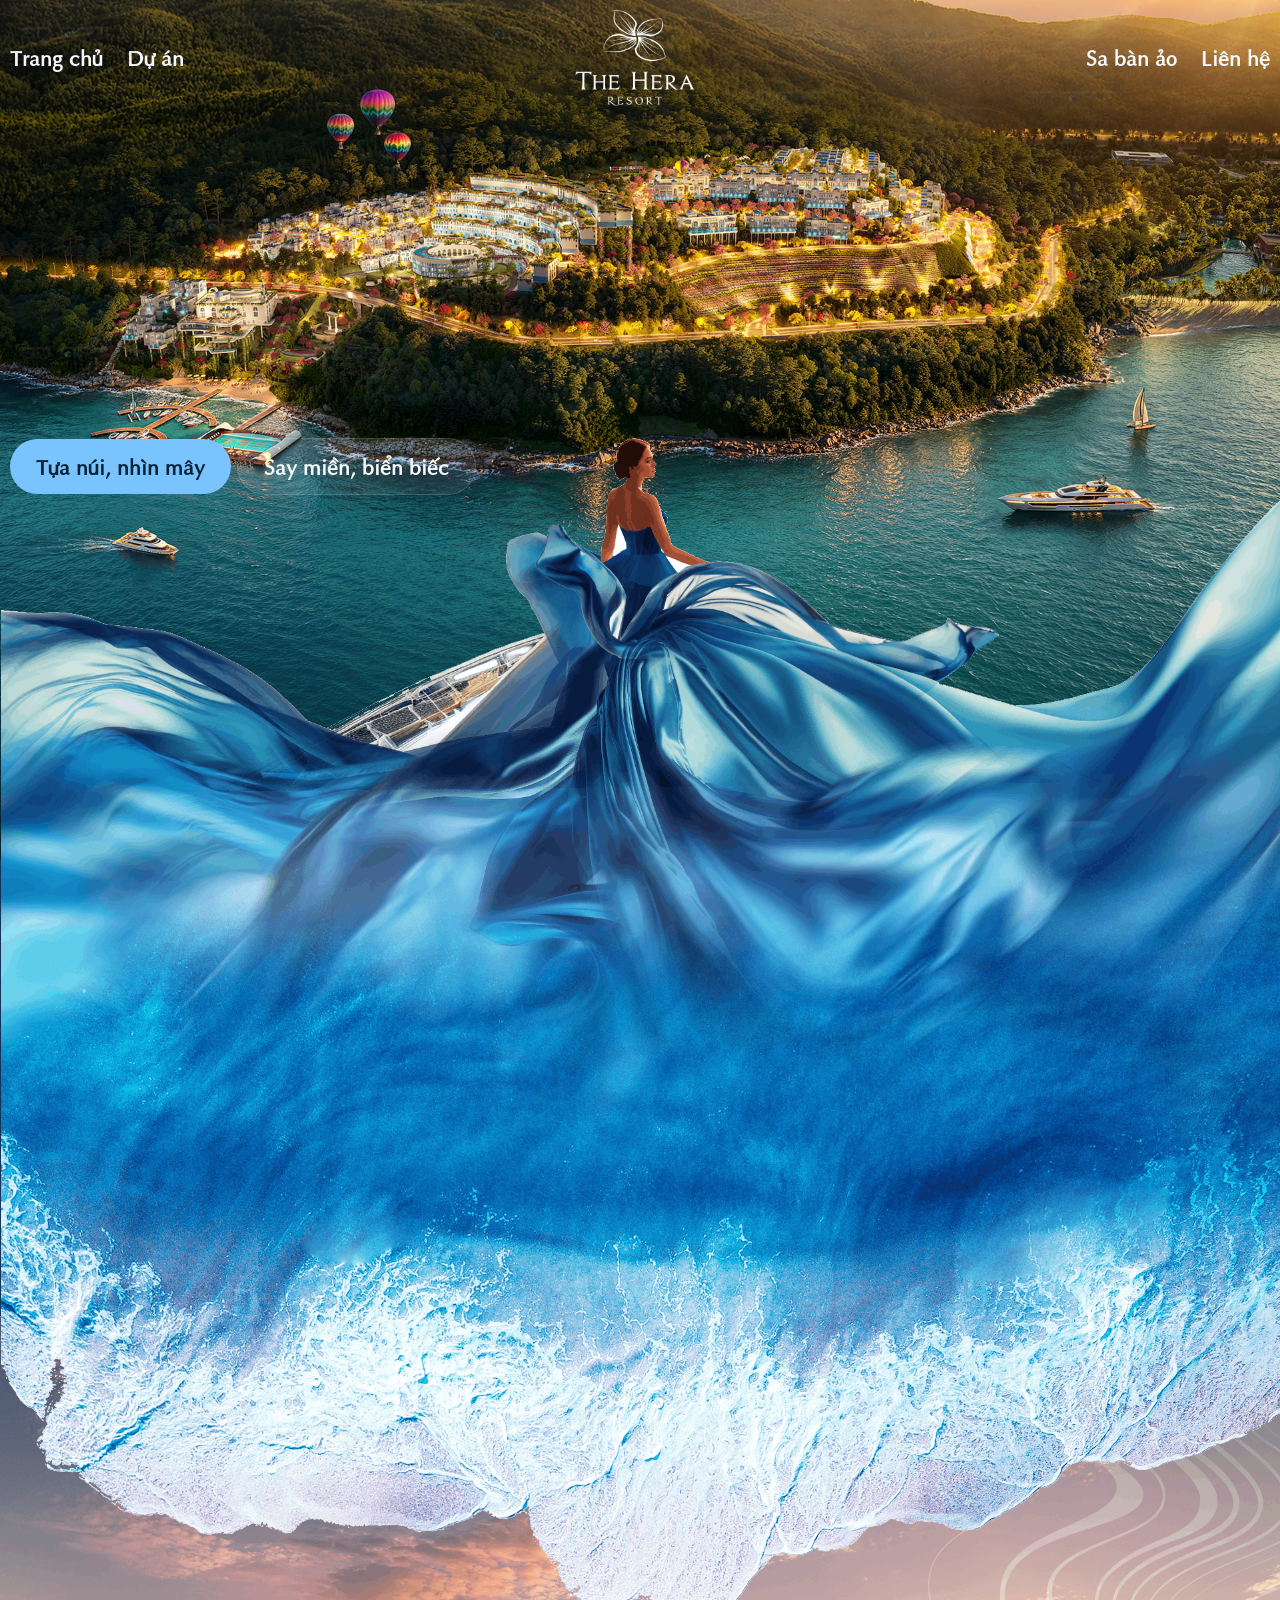
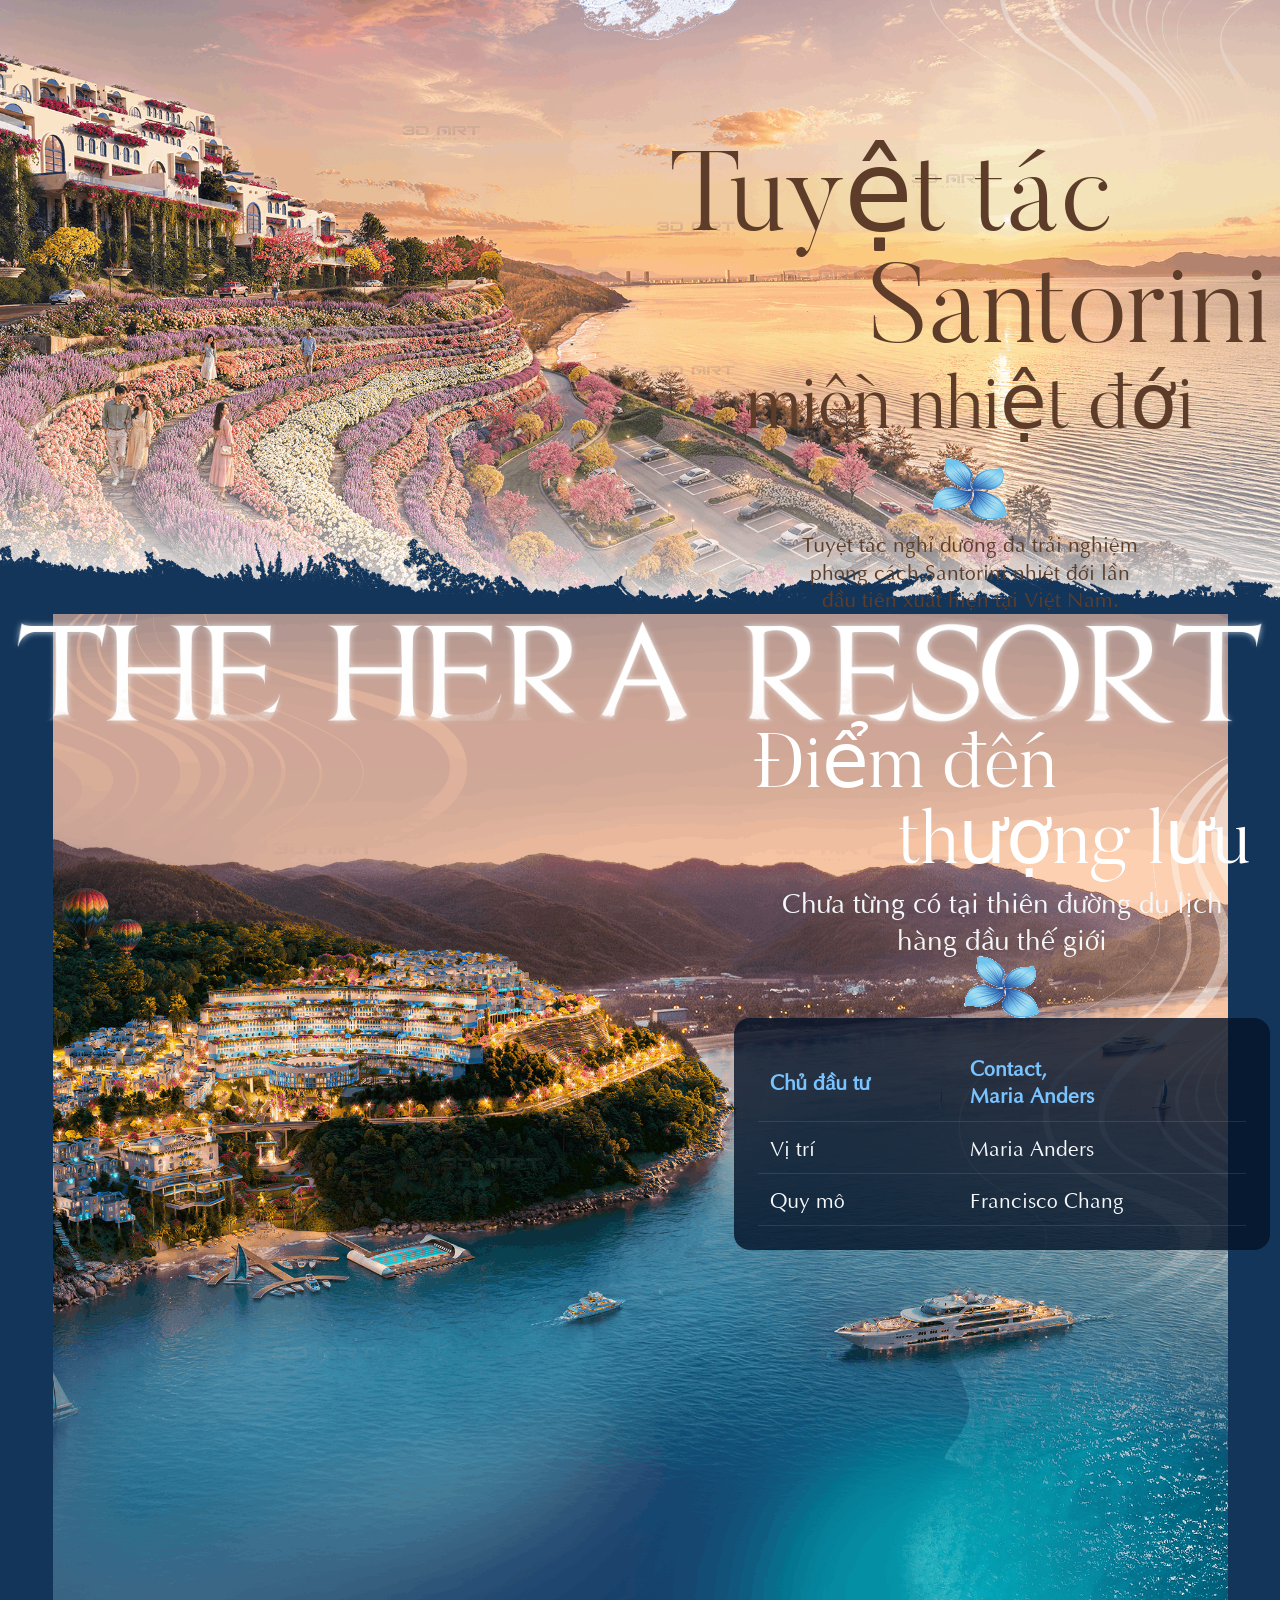
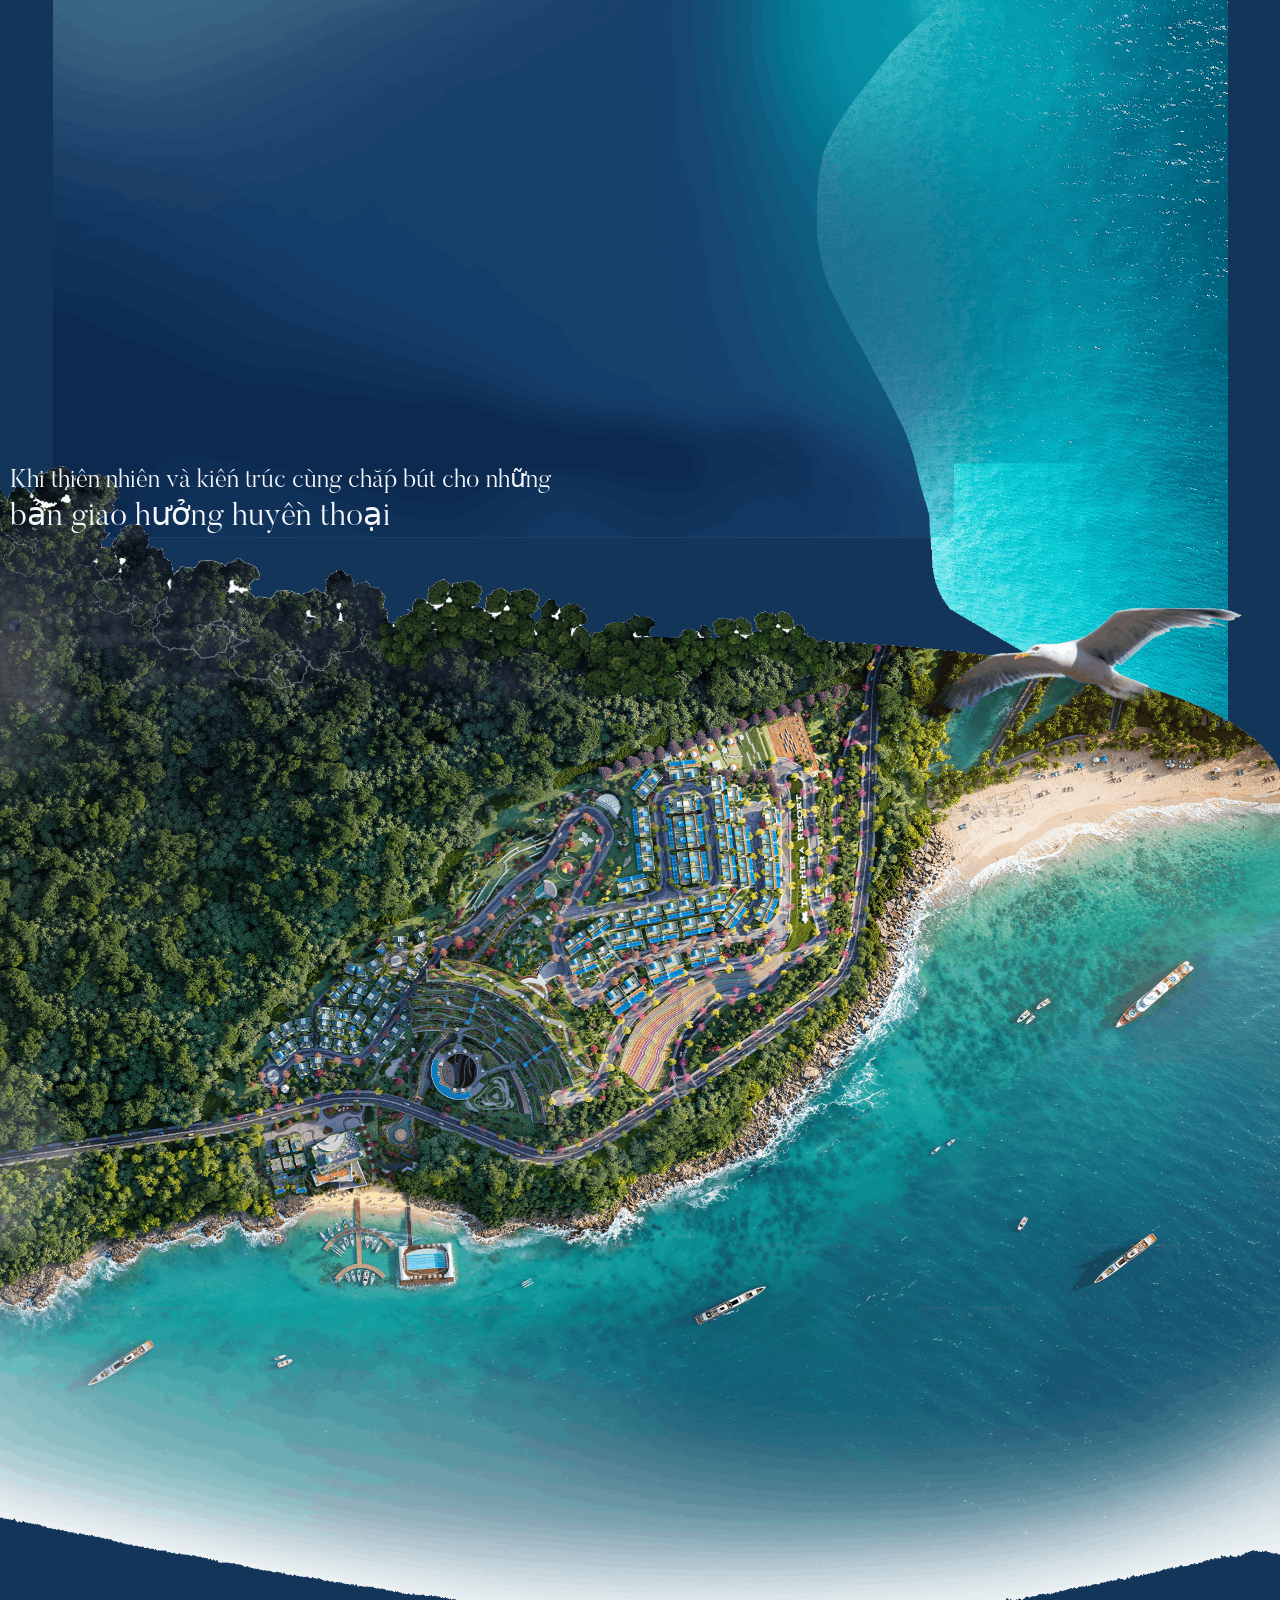
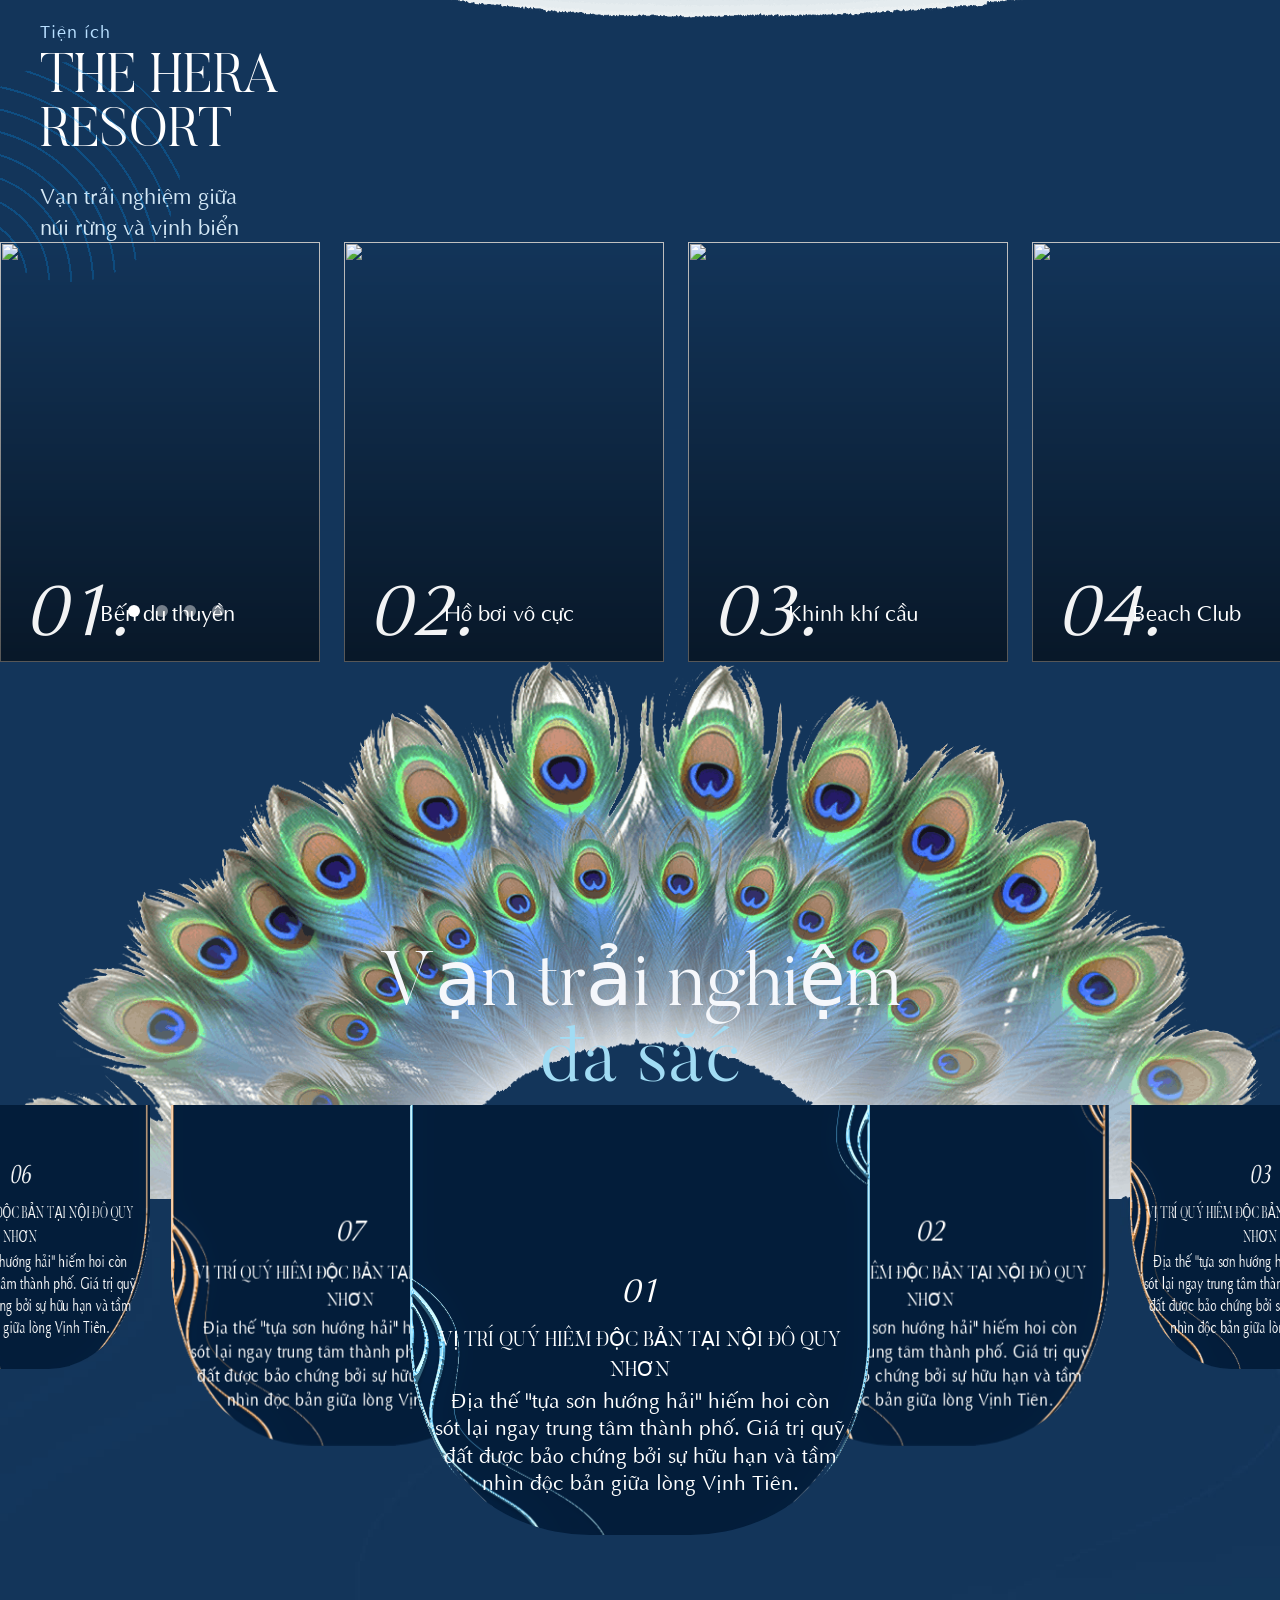
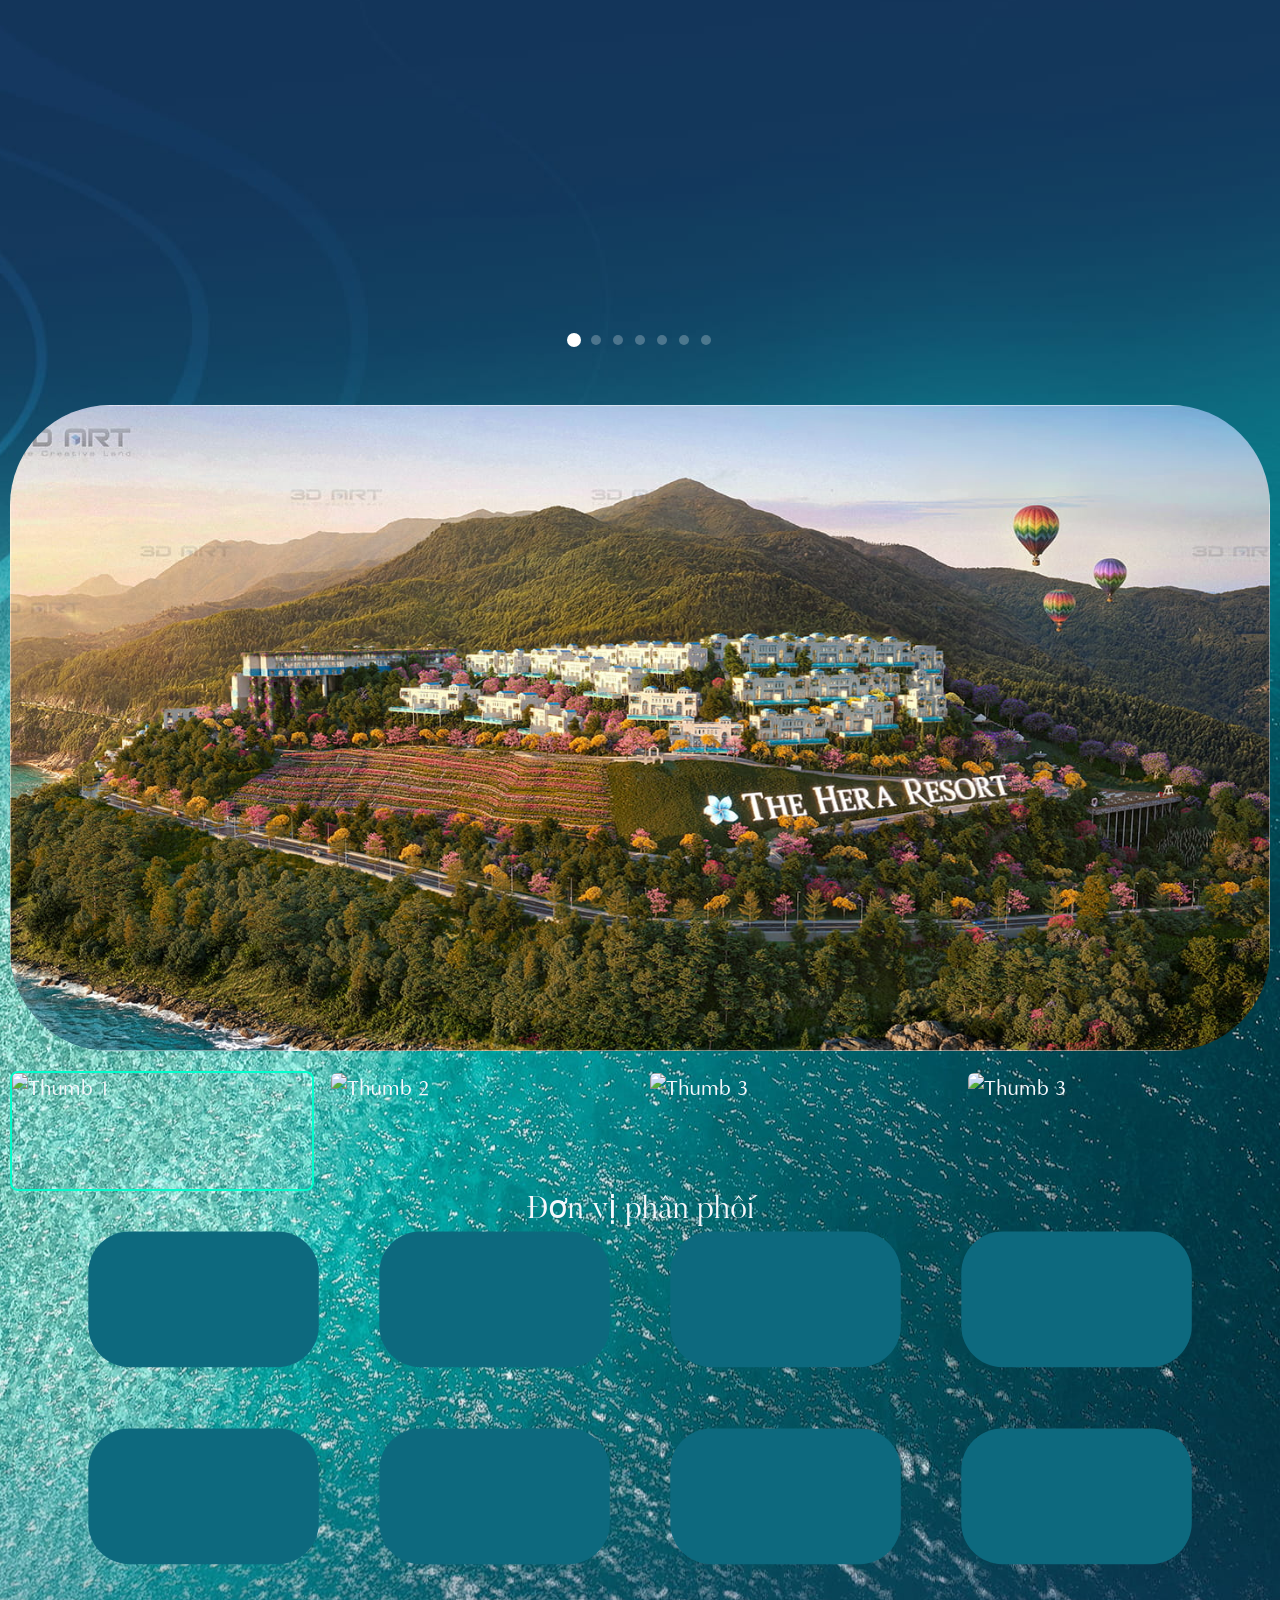
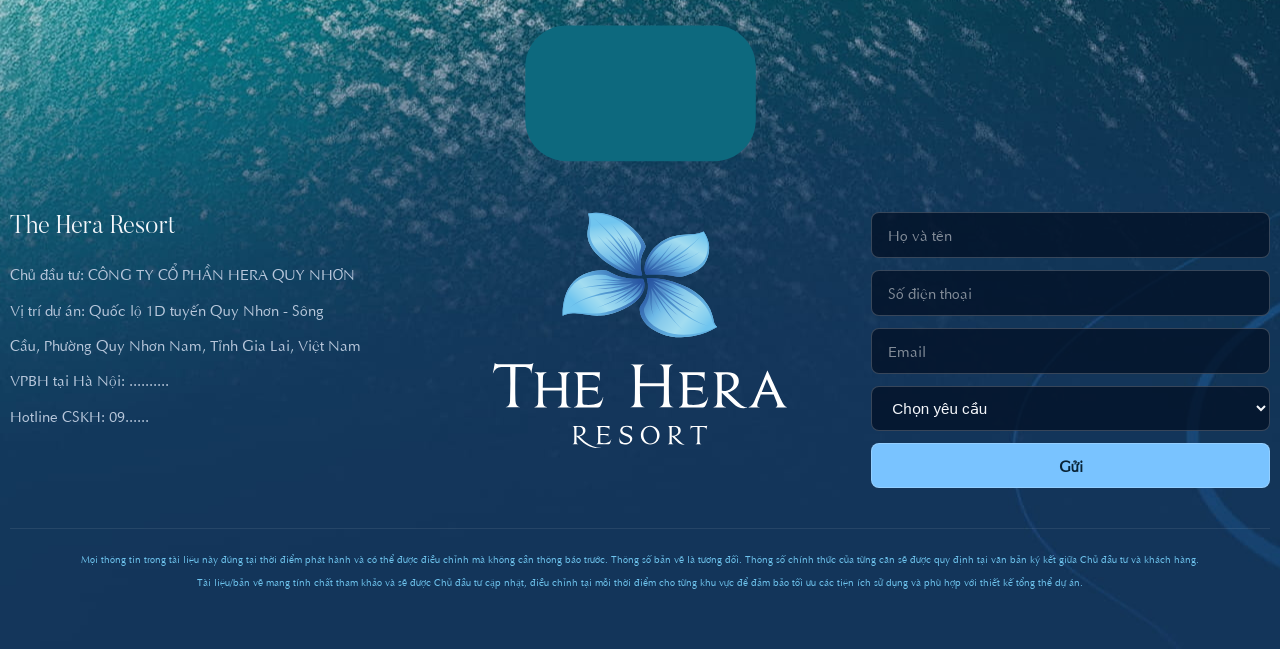
==== index.html @ b92821b4 "update" ====
<!DOCTYPE html>
<html lang="vi">

<head>
    <meta charset="UTF-8">
    <meta name="viewport" content="width=device-width, initial-scale=1.0">
    <title>The Hera Resort</title>
    <meta name="description" content="The Hera Resort - Dự án nghỉ dưỡng ven biển sang trọng tại Vịnh Tiên Quy Nhơn.">

    <link rel="stylesheet" href="https://cdn.jsdelivr.net/npm/swiper@11/swiper-bundle.min.css" />
    <link rel="stylesheet" href="css/gallery.css">
    <link rel="stylesheet" href="css/experience.css">
    <link rel="stylesheet" href="css/amenities.css">
    <link rel="stylesheet" href="css/style.css">

</head>

<body>

    <header class="header">
        <nav class="menu menu-left">
            <a href="#home">Trang chủ</a>
            <a href="#project">Dự án</a>
        </nav>

        <div class="logo">
            <img src="images/logo.png" alt="Logo The Hera">
        </div>

        <nav class="menu menu-right">
            <a href="#map">Sa bàn ảo</a>
            <a href="#contact">Liên hệ</a>
        </nav>
    </header>

    <main class="page-content">

        <section class="section section-top" style="background-image: url('images/image-bg-header.jpg');">
        </section>

        <section class="section section-1" style="background-image: url('images/image-section-1.png');">
            <div class="amenities-text">
                <div class="amenities-actions">
                    <a href="#project" class="btn btn-primary">Tựa núi, nhìn mây</a>
                    <a href="#map" class="btn btn-secondary">Say miền, biển biếc</a>
                </div>
            </div>
            <div class="say">
                <img src="images/say.png" alt="Say">
                <p>Say là khi ta để trái tim thăng hoa giữa nhịp sống Santorini rực rỡ tại The Hera Resort, lãng đãng hòa mình vào vẻ đẹp nguyên sơ của đại ngàn và biển biếc. Khi người ta say, mọi rào cản đều tan biến để nhường chỗ cho những rung cảm chân
                    thật nhất.</p>
            </div>
            <div class="say-item">
                <div class="say-item-content">
                    <h3>Say thiên nhiên</h3>
                    <p>Say cái chạm nhẹ của gió biển Quy Nhơn, say bầu không khí tinh khôi và ánh bình minh nhuộm vàng vịnh biếc vĩnh cửu.</p>
                </div>
                <div class="say-item-content">
                    <h3>Say con người</h3>
                    <p>Say nụ cười chân phương của người bản xứ, say nhịp sống dung dị và những câu chuyện nồng hậu giữa miền cát trắng.</p>
                </div>
                <div class="say-item-content">
                    <h3>Say kiệt tác</h3>
                    <p>Say sắc trắng Santorini rực rỡ nương mình vào núi đá, say nhịp sống phóng khoáng bừng sắc tại thiên đường du lịch hàng đầu thế giới.</p>
                </div>
            </div>
        </section>

        <section class="section section-2" style="background-image: url('images/image-section-2.png');">
            <div class="container">
                <div class="section-2-content">
                    <h2>Tuyệt tác</h2>
                    <h2 class="right">Santorini</h2>
                    <h3>miền nhiệt đới</h3>
                    <img src="images/icon-logo.png" alt="Icon Logo">
                    <p>Tuyệt tác nghỉ dưỡng đa trải nghiệm phong cách Santorini nhiệt đới lần đầu tiên xuất hiện tại Việt Nam.
                    </p>
                </div>

            </div>
        </section>

        <section class="section section-3" style="background-image: url('images/image-section-3.png');">
            <div class="name-du-an">
                <img src="images/ten-du-an.png" alt="Tên dự án">
            </div>
            <div class="destination">
                <h2>Điểm đến</h2>
                <h2 class="right">thượng lưu</h2>
                <p>Chưa từng có tại thiên đường du lịch hàng đầu thế giới</p>
                <div class="img-center">
                    <img src="images/icon-logo.png" alt="Icon Logo">
                </div>
                <div class="box-destination">
                    <table>
                        <tr>
                            <th>Chủ đầu tư</th>
                            <th>Contact,<br>Maria Anders</th>
                        </tr>
                        <tr>
                            <td>Vị trí</td>
                            <td>Maria Anders</td>
                        </tr>
                        <tr>
                            <td>Quy mô</td>
                            <td>Francisco Chang</td>
                        </tr>
                    </table>
                </div>
            </div>
            <div class="city">
                <h3>Tọa độ độc bản</h3>
                <h2>giữa núi rừng nguyên sơ</h2>
                <h2>Vịnh Tiên Quy Nhơn</h2>
                <p>Quy Nhơn - thành phố biển quyến rũ với bãi cát trắng mịn, nước biển trong xanh và những hòn đảo hoang sơ. Nơi đây là điểm đến lý tưởng cho những ai yêu thích sự yên bình, thiên nhiên tươi đẹp và văn hóa đặc sắc.</p>
                <div class="slide-city">
                    <div class="slide-city-item">

                    </div>
                </div>
            </div>
            <div class="image-map">
                <img src="images/map.png" alt="Bản đồ">
            </div>
        </section>

        <section class="section section-4" style="background-image: url('images/image-section-4.png');">
            <h3>Khi thiên nhiên và kiến trúc cùng chắp bút cho những</h3>
            <h2>bản giao hưởng huyền thoại</h2>
        </section>

        <section class="section section-5" style="background-image: url('images/image-section-5.png');">

            <div class="amenities-content">

                <div class="container">
                    <div class="amenities-info">
                        <div class="amenities-sub">Tiện ích</div>
                        <h1 class="amenities-title">
                            THE HERA<br> RESORT
                        </h1>
                        <div class="amenities-desc">
                            Vạn trải nghiệm giữa<br> núi rừng và vịnh biển
                        </div>
                    </div>
                </div>

                <div class="swiper luxurySwiper">

                    <div class="swiper-wrapper">

                        <div class="swiper-slide">
                            <div class="card">
                                <img src="https://images.unsplash.com/photo-1567899378494-47b22a2ae96a?q=80&w=1200&auto=format&fit=crop" alt="">
                                <div class="card-number">01.</div>
                                <div class="card-title">Bến du thuyền</div>
                            </div>
                        </div>

                        <div class="swiper-slide">
                            <div class="card">
                                <img src="https://images.unsplash.com/photo-1506744038136-46273834b3fb?q=80&w=1200&auto=format&fit=crop" alt="">
                                <div class="card-number">02.</div>
                                <div class="card-title">Hồ bơi vô cực</div>
                            </div>
                        </div>

                        <div class="swiper-slide">
                            <div class="card">
                                <img src="https://images.unsplash.com/photo-1519125323398-675f0ddb6308?q=80&w=1200&auto=format&fit=crop" alt="">
                                <div class="card-number">03.</div>
                                <div class="card-title">Khinh khí cầu</div>
                            </div>
                        </div>

                        <div class="swiper-slide">
                            <div class="card">
                                <img src="https://images.unsplash.com/photo-1500530855697-b586d89ba3ee?q=80&w=1200&auto=format&fit=crop" alt="">
                                <div class="card-number">04.</div>
                                <div class="card-title">Beach Club</div>
                            </div>
                        </div>

                    </div>

                </div>

            </div>

            <!-- Pagination -->
            <div class="swiper-pagination"></div>

        </section>

        <section class="section section-6" style="background-image: url('images/image-section-6.png');">
            <div class="arc-header">
                <div class="arc-header-img">
                    <img src="images/duoi-cong-1.png" alt="">
                </div>
                <div class="arc-header-text">
                    <h2>Vạn trải nghiệm <br><span>đa sắc</span></h2>
                    <p>Bền đa tầng lợi nhuận</p>
                </div>
            </div>
            <div class="arc-slider">

                <div class="slider-wrap">

                    <div class="slide-item">
                        <img src="https://images.unsplash.com/photo-1506744038136-46273834b3fb?q=80&w=1200&auto=format&fit=crop">
                        <div class="content">
                            <span class="num">01</span>
                            <h3>VỊ TRÍ QUÝ HIẾM ĐỘC BẢN TẠI NỘI ĐÔ QUY NHƠN</h3>
                            <p>Địa thế "tựa sơn hướng hải" hiếm hoi còn sót lại ngay trung tâm thành phố. Giá trị quỹ đất được bảo chứng bởi sự hữu hạn và tầm nhìn độc bản giữa lòng Vịnh Tiên.</p>
                        </div>
                    </div>

                    <div class="slide-item">
                        <img src="https://images.unsplash.com/photo-1507525428034-b723cf961d3e?q=80&w=1200&auto=format&fit=crop">
                        <div class="content">
                            <span class="num">02</span>
                            <h3>VỊ TRÍ QUÝ HIẾM ĐỘC BẢN TẠI NỘI ĐÔ QUY NHƠN</h3>
                            <p>Địa thế "tựa sơn hướng hải" hiếm hoi còn sót lại ngay trung tâm thành phố. Giá trị quỹ đất được bảo chứng bởi sự hữu hạn và tầm nhìn độc bản giữa lòng Vịnh Tiên.</p>
                        </div>
                    </div>

                    <div class="slide-item">
                        <img src="https://images.unsplash.com/photo-1500530855697-b586d89ba3ee?q=80&w=1200&auto=format&fit=crop">
                        <div class="content">
                            <span class="num">03</span>
                            <h3>VỊ TRÍ QUÝ HIẾM ĐỘC BẢN TẠI NỘI ĐÔ QUY NHƠN</h3>
                            <p>Địa thế "tựa sơn hướng hải" hiếm hoi còn sót lại ngay trung tâm thành phố. Giá trị quỹ đất được bảo chứng bởi sự hữu hạn và tầm nhìn độc bản giữa lòng Vịnh Tiên.</p>
                        </div>
                    </div>

                    <div class="slide-item">
                        <img src="https://images.unsplash.com/photo-1518509562904-e7ef99cdcc86?q=80&w=1200&auto=format&fit=crop">
                        <div class="content">
                            <span class="num">04</span>
                            <h3>VỊ TRÍ QUÝ HIẾM ĐỘC BẢN TẠI NỘI ĐÔ QUY NHƠN</h3>
                            <p>Địa thế "tựa sơn hướng hải" hiếm hoi còn sót lại ngay trung tâm thành phố. Giá trị quỹ đất được bảo chứng bởi sự hữu hạn và tầm nhìn độc bản giữa lòng Vịnh Tiên.</p>
                        </div>
                    </div>

                    <div class="slide-item">
                        <img src="https://images.unsplash.com/photo-1493246507139-91e8fad9978e?q=80&w=1200&auto=format&fit=crop">
                        <div class="content">
                            <span class="num">05</span>
                            <h3>VỊ TRÍ QUÝ HIẾM ĐỘC BẢN TẠI NỘI ĐÔ QUY NHƠN</h3>
                            <p>Địa thế "tựa sơn hướng hải" hiếm hoi còn sót lại ngay trung tâm thành phố. Giá trị quỹ đất được bảo chứng bởi sự hữu hạn và tầm nhìn độc bản giữa lòng Vịnh Tiên.</p>
                        </div>
                    </div>

                    <div class="slide-item">
                        <img src="https://images.unsplash.com/photo-1470770841072-f978cf4d019e?q=80&w=1200&auto=format&fit=crop">
                        <div class="content">
                            <span class="num">06</span>
                            <h3>VỊ TRÍ QUÝ HIẾM ĐỘC BẢN TẠI NỘI ĐÔ QUY NHƠN</h3>
                            <p>Địa thế "tựa sơn hướng hải" hiếm hoi còn sót lại ngay trung tâm thành phố. Giá trị quỹ đất được bảo chứng bởi sự hữu hạn và tầm nhìn độc bản giữa lòng Vịnh Tiên.</p>
                        </div>
                    </div>

                    <div class="slide-item">
                        <img src="https://images.unsplash.com/photo-1500534314209-a25ddb2bd429?q=80&w=1200&auto=format&fit=crop">
                        <div class="content">
                            <span class="num">07</span>
                            <h3>VỊ TRÍ QUÝ HIẾM ĐỘC BẢN TẠI NỘI ĐÔ QUY NHƠN</h3>
                            <p>Địa thế "tựa sơn hướng hải" hiếm hoi còn sót lại ngay trung tâm thành phố. Giá trị quỹ đất được bảo chứng bởi sự hữu hạn và tầm nhìn độc bản giữa lòng Vịnh Tiên.</p>
                        </div>
                    </div>

                </div>

                <div class="pagination"></div>

            </div>

        </section>

        <section class="section section-album">
            <div class="container">
                <div class="gallery-container">
                    <div class="main-display">
                        <img id="main-img" class="active" src="images/anh-slide-1.jpg" alt="Main">
                        <video id="main-video" controls src=""></video>
                    </div>

                    <div class="thumbnails-grid">

                        <div class="thumb-item active" data-type="image" data-src="images/anh-slide-1.jpg">
                            <img class="thumb-preview" src="https://picsum.photos/id/10/300/200" alt="Thumb 1">
                            <div class="sub-gallery-popup">
                                <img class="sub-thumb" data-type="image" data-src="images/anh-slide-1.jpg" src="https://picsum.photos/id/10/100/100">
                                <img class="sub-thumb" data-type="image" data-src="https://picsum.photos/id/11/1000/600" src="https://picsum.photos/id/11/100/100">
                                <img class="sub-thumb" data-type="image" data-src="https://picsum.photos/id/12/1000/600" src="https://picsum.photos/id/12/100/100">
                                <img class="sub-thumb" data-type="image" data-src="https://picsum.photos/id/13/1000/600" src="https://picsum.photos/id/13/100/100">
                            </div>
                        </div>

                        <div class="thumb-item" data-type="video" data-src="https://www.w3schools.com/html/mov_bbb.mp4">
                            <img class="thumb-preview" src="https://picsum.photos/id/28/300/200" alt="Thumb 2">
                            <div class="sub-gallery-popup">
                                <video class="sub-thumb" data-type="video" data-src="https://www.w3schools.com/html/mov_bbb.mp4" src="https://www.w3schools.com/html/mov_bbb.mp4"></video>
                                <img class="sub-thumb" data-type="image" data-src="https://picsum.photos/id/15/1000/600" src="https://picsum.photos/id/15/100/100">
                                <img class="sub-thumb" data-type="image" data-src="https://picsum.photos/id/16/1000/600" src="https://picsum.photos/id/16/100/100">
                                <img class="sub-thumb" data-type="image" data-src="https://picsum.photos/id/17/1000/600" src="https://picsum.photos/id/17/100/100">
                            </div>
                        </div>

                        <div class="thumb-item" data-type="image" data-src="https://picsum.photos/id/29/1000/600">
                            <img class="thumb-preview" src="https://picsum.photos/id/29/300/200" alt="Thumb 3">
                            <div class="sub-gallery-popup">
                                <img class="sub-thumb" data-type="image" data-src="https://picsum.photos/id/18/1000/600" src="https://picsum.photos/id/18/100/100">
                                <img class="sub-thumb" data-type="image" data-src="https://picsum.photos/id/19/1000/600" src="https://picsum.photos/id/19/100/100">
                                <img class="sub-thumb" data-type="image" data-src="https://picsum.photos/id/20/1000/600" src="https://picsum.photos/id/20/100/100">
                                <img class="sub-thumb" data-type="image" data-src="https://picsum.photos/id/21/1000/600" src="https://picsum.photos/id/21/100/100">
                            </div>
                        </div>

                        <div class="thumb-item" data-type="image" data-src="https://picsum.photos/id/29/1000/600">
                            <img class="thumb-preview" src="https://picsum.photos/id/29/300/200" alt="Thumb 3">
                            <div class="sub-gallery-popup">
                                <img class="sub-thumb" data-type="image" data-src="https://picsum.photos/id/18/1000/600" src="https://picsum.photos/id/18/100/100">
                                <img class="sub-thumb" data-type="image" data-src="https://picsum.photos/id/19/1000/600" src="https://picsum.photos/id/19/100/100">
                                <img class="sub-thumb" data-type="image" data-src="https://picsum.photos/id/20/1000/600" src="https://picsum.photos/id/20/100/100">
                                <img class="sub-thumb" data-type="image" data-src="https://picsum.photos/id/21/1000/600" src="https://picsum.photos/id/21/100/100">
                            </div>
                        </div>

                    </div>
                </div>
            </div>
        </section>

        <section class="section section-partners">
            <div class="container">
                <h2>Đơn vị phân phối</h2>
                <div class="partners-row">
                    <img src="images/dv-1.png" alt="Đối tác 1">
                    <img src="images/dv-1.png" alt="Đối tác 2">
                    <img src="images/dv-1.png" alt="Đối tác 3">
                    <img src="images/dv-1.png" alt="Đối tác 4">
                    <img src="images/dv-1.png" alt="Đối tác 4">
                    <img src="images/dv-1.png" alt="Đối tác 4">
                    <img src="images/dv-1.png" alt="Đối tác 4">
                    <img src="images/dv-1.png" alt="Đối tác 4">
                    <img src="images/dv-1.png" alt="Đối tác 4">
                </div>
            </div>
        </section>



    </main>

    <footer class="footer" id="contact">
        <div class="container">
            <div class="footer-top">
                <div class="footer-column">
                    <h3>The Hera Resort</h3>
                    <p>Chủ đầu tư: CÔNG TY CỔ PHẦN HERA QUY NHƠN</p>
                    <p>Vị trí dự án: Quốc lộ 1D tuyến Quy Nhơn - Sông</p>
                    <p>Cầu, Phường Quy Nhơn Nam, Tỉnh Gia Lai, Việt Nam</p>
                    <p>VPBH tại Hà Nội: ..........</p>
                    <p>Hotline CSKH: 09...... </p>
                </div>
                <div class="footer-column footer-logo">
                    <img src="images/logo-footer.png" alt="Logo Footer">
                </div>
                <div class="footer-column footer-contact">
                    <form action="">
                        <input type="text" placeholder="Họ và tên" required>
                        <input type="tel" placeholder="Số điện thoại" required>
                        <input type="email" placeholder="Email" required>
                        <select>
                            <option value="" disabled selected>Chọn yêu cầu</option>
                            <option value="info">Thông tin dự án</option>
                            <option value="booking">Đặt chỗ</option>
                            <option value="support">Hỗ trợ</option>
                        </select>
                        <button type="submit">Gửi</button>
                    </form>
                </div>
            </div>
            <div class="footer-bottom">
                <p>Mọi thông tin trong tài liệu này đúng tại thời điểm phát hành và có thể được điều chỉnh mà không cần thông báo trước. Thông số bản vẽ là tương đối. Thông số chính thức của từng căn sẽ được quy định tại văn bản ký kết giữa Chủ đầu tư và
                    khách hàng.
                </p>
                <p>Tài liệu/bản vẽ mang tính chất tham khảo và sẽ được Chủ đầu tư cập nhật, điều chỉnh tại mỗi thời điểm cho từng khu vực để đảm bảo tối ưu các tiện ích sử dụng và phù hợp với thiết kế tổng thể dự án.</p>
            </div>
        </div>

    </footer>
    <script src="https://cdn.jsdelivr.net/npm/swiper@11/swiper-bundle.min.js"></script>
    <script src="js/gallery.js"></script>

    <script src="js/custom.js"></script>
</body>

</html>
---- css/gallery.css ----
.gallery-container {}


/* --- KHUNG ẢNH LỚN --- */

.main-display {
    position: relative;
    width: 100%;
    height: auto;
    border-radius: 100px;
    overflow: hidden;
    margin-bottom: 20px;
}

.main-display img,
.main-display video {
    width: 100%;
    height: 100%;
    object-fit: cover;
    display: none;
}

.main-display img.active,
.main-display video.active {
    display: block;
}


/* --- HÀNG THUMBNAIL PHÍA DƯỚI --- */

.thumbnails-grid {
    display: grid;
    grid-template-columns: repeat(4, 1fr);
    gap: 15px;
}

.thumb-item {
    position: relative;
    height: 120px;
    border-radius: 8px;
    cursor: pointer;
    border: 2px solid transparent;
    transition: all 0.3s ease;
}

.thumb-item.active {
    border-color: #00ffcc;
}

.thumb-preview {
    width: 100%;
    height: 100%;
    object-fit: cover;
    border-radius: 6px;
}


/* --- POPUP ẢNH CON KHI HOVER --- */

.sub-gallery-popup {
    position: absolute;
    bottom: 130px;
    left: 50%;
    transform: translateX(-50%) translateY(10px);
    background: rgba(3, 29, 36, 0.95);
    border: 1px solid rgba(255, 255, 255, 0.2);
    padding: 8px;
    border-radius: 8px;
    display: grid;
    grid-template-columns: repeat(4, 60px);
    gap: 6px;
    opacity: 0;
    visibility: hidden;
    transition: all 0.3s ease;
    box-shadow: 0 10px 25px rgba(0, 0, 0, 0.5);
    z-index: 10;
}


/* Tạo mũi tên chĩa xuống cho popup */

.sub-gallery-popup::after {
    content: '';
    position: absolute;
    bottom: -6px;
    left: 50%;
    transform: translateX(-50%);
    border-width: 6px 6px 0;
    border-style: solid;
    border-color: rgba(3, 29, 36, 0.95) transparent;
    display: block;
    width: 0;
}


/* Hiển thị popup khi hover vào thumb-item */

.thumb-item:hover .sub-gallery-popup {
    opacity: 1;
    visibility: visible;
    transform: translateX(-50%) translateY(0);
}

.sub-thumb {
    width: 60px;
    height: 45px;
    object-fit: cover;
    border-radius: 4px;
    border: 1px solid transparent;
    transition: 0.2s;
}

.sub-thumb:hover {
    border-color: #00ffcc;
    transform: scale(1.05);
}
---- css/experience.css ----
.arc-header {
    text-align: center;
}

.arc-header-text h2 {
    font-size: 76px;
    font-weight: normal;
    line-height: 1;
}

.arc-header-text h2 span {
    color: #a1dcf4;
}

.arc-header-text p {
    font-size: 42px;
}

.arc-header-img {
    text-align: center;
    margin-bottom: -250px;
}

.arc-slider {
    position: relative;
    width: 100%;
    height: 100vh;
    overflow: hidden;
    padding-top: 100px;
    margin-top: -50px;
}


/* =========================
WAVE
========================= */

@keyframes waveMove {
    from {
        transform: translateX(0);
    }
    to {
        transform: translateX(-500px);
    }
}


/* =========================
SLIDER
========================= */

.slider-wrap {
    position: relative;
}


/* =========================
ITEM
========================= */

.slide-item {
    position: absolute;
    width: 460px;
    height: 700px;
    left: 50%;
    top: 50%;
    margin-left: -230px;
    border-radius: 180px;
    overflow: hidden;
    cursor: pointer;
    transform-style: preserve-3d;
    transition: transform 1.2s cubic-bezier(.22, .61, .36, 1), opacity 1s ease, filter 1s ease;
    opacity: 0;
}


/* =========================
IMAGE
========================= */

.slide-item img {
    width: 100%;
    height: 100%;
    object-fit: cover;
    transition: 1.2s ease;
    display: none;
}

.slide-item:hover img {
    transform: scale(1.08);
}


/* =========================
CONTENT
========================= */

.content {
    position: absolute;
    left: 25px;
    right: 25px;
    bottom: 40px;
    z-index: 10;
    text-align: center;
    color: #fff;
}

.num {
    display: block;
    font-size: 34px;
    margin-bottom: 16px;
    font-style: italic;
}

.content h3 {
    font-size: 20px;
    line-height: 1.5;
    text-transform: uppercase;
    font-weight: 500;
}


/* =========================
POSITIONS DESKTOP
========================= */


/* FAR LEFT */


/* chỉ hiện ~2/3 */

.pos--2 {
    transform: translate3d(-1040px, -100px, -450px) rotateY(0) scale(.9);
    opacity: 1;
    z-index: 1;
    background-image: url(../images/slide-cong-min-1.png);
    background-size: cover;
    background-position: top center;
}


/* LEFT */

.pos--1 {
    transform: translate3d(-540px, -50px, -380px) rotateY(0) scale(.9);
    opacity: 1;
    z-index: 3;
    background-image: url(../images/slide-cong-min-1.png);
    background-size: cover;
    background-position: top center;
}


/* ACTIVE */

.pos-0 {
    transform: translate3d(0, 0, 0) rotateY(0deg) scale(1);
    opacity: 1;
    z-index: 20;
    background-image: url(../images/slide-cong-1.png);
    background-size: cover;
    background-position: top center;
}


/* RIGHT */

.pos-1 {
    transform: translate3d(540px, -50px, -380px) rotateY(0) scale(.9);
    opacity: 1;
    z-index: 3;
    background-image: url(../images/slide-cong-min-1.png);
    background-size: cover;
    background-position: top center;
}


/* chỉ hiện ~2/3 */

.pos-2 {
    transform: translate3d(1040px, -100px, -450px) rotateY(0) scale(.9);
    opacity: 1;
    z-index: 1;
    background-image: url(../images/slide-cong-min-1.png);
    background-size: cover;
    background-position: top center;
}


/* =========================
HIDDEN
========================= */

.hidden {
    opacity: 0 !important;
    pointer-events: none;
    transform: translate3d(0, 0, -1000px) scale(.4);
}


/* =========================
PAGINATION
========================= */

.pagination {
    position: absolute;
    left: 50%;
    bottom: 60px;
    transform: translateX(-50%);
    display: flex;
    gap: 12px;
    z-index: 100;
}

.dot {
    width: 10px;
    height: 10px;
    border-radius: 50%;
    background: rgba(255, 255, 255, .25);
    cursor: pointer;
    transition: .4s;
}

.dot.active {
    background: #fff;
    transform: scale(1.4);
}


/* ====================================
LAPTOP
==================================== */

@media(max-width:1400px) {
    .slide-item {
        width: 460px;
        height: 660px;
        margin-left: -230px;
        margin-top: -330px;
    }
    .pos--2 {
        transform: translate3d(-620px, -100px, -450px) rotateY(45deg) scale(.8);
    }
    .pos--1 {
        transform: translate3d(-290px, -50px, -180px) rotateY(28deg) scale(.88);
    }
    .pos-1 {
        transform: translate3d(290px, -50px, -180px) rotateY(-28deg) scale(.88);
    }
    .pos-2 {
        transform: translate3d(620px, -100px, -450px) rotateY(-45deg) scale(.8);
    }
}


/* ====================================
TABLET
==================================== */

@media(max-width:991px) {
    .slider-wrap {
        top: 54%;
    }
    .slide-item {
        width: 320px;
        height: 500px;
        margin-left: -160px;
        margin-top: -250px;
    }
    /* chỉ hiện 1/3 */
    .pos--2 {
        transform: translate3d(-320px, -90px, -450px) rotateY(45deg) scale(.75);
        opacity: .08;
    }
    .pos--1 {
        transform: translate3d(-180px, -50px, -180px) rotateY(26deg) scale(.82);
        opacity: .45;
    }
    .pos-0 {
        transform: translate3d(0, 0, 0) rotateY(0deg) scale(1);
    }
    .pos-1 {
        transform: translate3d(180px, -50px, -180px) rotateY(-26deg) scale(.82);
        opacity: .45;
    }
    .pos-2 {
        transform: translate3d(320px, -90px, -450px) rotateY(-45deg) scale(.75);
        opacity: .08;
    }
}


/* ====================================
MOBILE
==================================== */

@media(max-width:767px) {
    .slider-wrap {
        top: 53%;
    }
    .slide-item {
        width: 240px;
        height: 380px;
        margin-left: -120px;
        margin-top: -190px;
        border-radius: 120px;
    }
    .content h3 {
        font-size: 16px;
    }
    .num {
        font-size: 24px;
    }
    /* chỉ hiện khoảng 1/3 */
    .pos--2 {
        transform: translate3d(-220px, -70px, -450px) rotateY(45deg) scale(.68);
        opacity: .05;
    }
    .pos--1 {
        transform: translate3d(-120px, -35px, -180px) rotateY(24deg) scale(.78);
        opacity: .35;
    }
    .pos-0 {
        transform: translate3d(0, 0, 0) rotateY(0deg) scale(1);
    }
    .pos-1 {
        transform: translate3d(120px, -35px, -180px) rotateY(-24deg) scale(.78);
        opacity: .35;
    }
    .pos-2 {
        transform: translate3d(220px, -70px, -450px) rotateY(-45deg) scale(.68);
        opacity: .05;
    }
    .pagination {
        bottom: 30px;
    }
}
---- css/amenities.css ----
/* LEFT TEXT */
.amenities-info {
    width: 420px;
    min-width: 420px;
    position: relative;
    padding-left: 40px;
}

.amenities-info::before {
    content: '';
    position: absolute;
    left: -40px;
    bottom: -40px;
    width: 220px;
    height: 220px;
    background:
        repeating-radial-gradient(circle at left bottom,
            rgba(0, 155, 255, 0.35) 0px,
            rgba(0, 155, 255, 0.35) 2px,
            transparent 2px,
            transparent 22px);
    opacity: .7;
    border-radius: 50%;
}

.amenities-sub {
    color: #b8dfff;
    font-size: 18px;
    margin-bottom: 10px;
    letter-spacing: 1px;
}

.amenities-title {
    color: #fff;
    font-size: 54px;
    line-height: 1;
    margin-bottom: 20px;
    font-weight: 300;
}

.amenities-desc {
    color: #d4e8f6;
    font-size: 22px;
    line-height: 1.4;
    font-weight: 300;
}

/* SWIPER */
.swiper {
    width: 100%;
    overflow: visible;
}

.swiper-slide {
    width: 320px !important;
}

.card {
    position: relative;
    overflow: hidden;
    height: 420px;
    cursor: pointer;
}

.card img {
    width: 100%;
    height: 100%;
    object-fit: cover;
    transition: 1.2s ease;
}

.card:hover img {
    transform: scale(1.08);
}

.card::after {
    content: '';
    position: absolute;
    inset: 0;
    background: linear-gradient(180deg,
            rgba(0, 0, 0, 0),
            rgba(0, 0, 0, 0.55));
}

.card-number {
    position: absolute;
    left: 25px;
    bottom: 10px;
    z-index: 2;
    color: #fff;
    font-size: 74px;
    font-style: italic;
    font-weight: 300;
    opacity: .95;
}

.card-title {
    position: absolute;
    left: 100px;
    bottom: 35px;
    z-index: 2;
    color: #fff;
    font-size: 22px;
}

/* PAGINATION */
.swiper-pagination {
    position: absolute;
    left: 120px !important;
    bottom: 40px !important;
    text-align: left;
}

.swiper-pagination-bullet {
    width: 12px;
    height: 12px;
    background: #ffffff70;
    opacity: 1;
    margin: 0 8px !important;
}

.swiper-pagination-bullet-active {
    background: #fff;
}

@media(max-width:991px) {

    .amenities-content {
        flex-direction: column;
        align-items: flex-start;
        padding: 30px;
    }

    .amenities-info {
        width: 100%;
        min-width: auto;
    }

    .amenities-title {
        font-size: 42px;
    }

    .swiper-slide {
        width: 260px !important;
    }

    .card {
        height: 320px;
    }
}
---- css/style.css ----
@font-face {
    font-family: 'SVN-Aptima';
    src: url('../fonts/SVN-Aptima.eot');
    src: url('../fonts/SVN-Aptima.eot?#iefix') format('embedded-opentype'), url('../fonts/SVN-Aptima.woff2') format('woff2'), url('../fonts/SVN-Aptima.woff') format('woff'), url('../fonts/SVN-Aptima.ttf') format('truetype'), url('../fonts/SVN-Aptima.svg#SVN-Aptima') format('svg');
    font-weight: normal;
    font-style: normal;
    font-display: swap;
}

@font-face {
    font-family: 'Butler';
    src: url('../fonts/Butler-Free-Rmn.eot');
    src: url('../fonts/Butler-Free-Rmn.eot?#iefix') format('embedded-opentype'), url('../fonts/Butler-Free-Rmn.woff2') format('woff2'), url('../fonts/Butler-Free-Rmn.woff') format('woff'), url('../fonts/Butler-Free-Rmn.ttf') format('truetype'), url('../fonts/Butler-Free-Rmn.svg#Butler-Free-Rmn') format('svg');
    font-weight: normal;
    font-style: normal;
    font-display: swap;
}


/* RESET */

* {
    margin: 0;
    padding: 0;
    box-sizing: border-box;
}

:root {
    --bg: #031023;
    --text: #f5f7fb;
    --text-soft: #b8c7db;
    --accent: #79c3ff;
    --accent-2: #f8c56e;
    --surface: rgba(4, 19, 42, 0.85);
}

body {
    background: url('../images/bg-site.jpg') no-repeat center bottom;
    color: var(--text);
    font-family: 'SVN-Aptima';
    line-height: 1.3;
    font-size: 21px;
}

img {
    max-width: 100%;
    display: block;
}

a {
    color: inherit;
}

h1,
h2,
h3,
h4,
h5 {
    font-family: 'Butler';
    font-weight: normal;
}

button,
input,
textarea {
    font: inherit;
}

html {
    scroll-behavior: smooth;
}

.container {
    max-width: 1400px;
    margin: 0 auto;
}

.img-center {
    display: flex;
    justify-content: center;
}

.header {
    position: fixed;
    top: 0;
    left: 0;
    right: 0;
    margin: 0 auto;
    max-width: 1400px;
    z-index: 20;
    display: flex;
    justify-content: space-between;
    align-items: center;
    padding: 10px 10px;
    background: transparent;
}

.menu {
    display: flex;
    gap: 24px;
}

.menu a {
    color: var(--text);
    text-decoration: none;
    font-weight: 600;
    transition: color 0.2s ease;
}

.menu a:hover {
    color: var(--accent);
}

.logo img {
    width: 120px;
}

.page-content {
    overflow: hidden;
}

.section {
    background-size: contain;
    background-position: center;
}

.section-1,
.section-2,
.section-3,
.section-4,
.section-5 {
    background-size: contain;
    background-position: center;
    background-repeat: no-repeat;
}

.section-1,
.section-2,
.section-3,
.section-4,
.section-5,
.section-album,
.section-partners {
    padding: 0 10px;
}

.section-1 {
    aspect-ratio: 1920/1804;
    margin-top: -33%;
    position: relative;
    z-index: 2;
}

.section-2 {
    aspect-ratio: 1920/1360;
    margin-top: -26%;
}

.section-3 {
    aspect-ratio: 1920/2639;
}

.section-4 {
    aspect-ratio: 1920/1729;
    margin-top: -24%;
}

.section-5 {
    padding: 0;
}

.section-top {
    position: relative;
    background-size: contain;
    background-repeat: no-repeat;
    padding: 0 10px;
}

.section-top {
    aspect-ratio: 1920/1290;
}

.say-overlay {
    position: absolute;
    top: 30%;
    left: 10%;
    font-size: clamp(4rem, 9vw, 8rem);
    color: rgba(255, 255, 255, 0.12);
    letter-spacing: 0.4em;
    text-transform: uppercase;
    opacity: 0;
    transform: translateY(30px);
    transition: opacity 1.2s ease, transform 1.2s ease;
    pointer-events: none;
    z-index: 0;
}

.say-overlay.visible {
    opacity: 1;
    transform: translateY(0);
}

.eyebrow,
.section-label {
    display: inline-block;
    color: var(--accent);
    text-transform: uppercase;
    letter-spacing: 0.2em;
    font-size: 0.82rem;
    margin-bottom: 18px;
}

.hero-text h1 {
    font-size: clamp(3rem, 4vw, 5.4rem);
    line-height: 1.02;
    margin-bottom: 24px;
}

.hero-text p {
    max-width: 520px;
    color: var(--text-soft);
    font-size: 1.1rem;
    margin-bottom: 32px;
}

.hero-actions {
    display: flex;
    gap: 16px;
    flex-wrap: wrap;
}

.btn {
    display: inline-flex;
    align-items: center;
    justify-content: center;
    padding: 14px 26px;
    border-radius: 999px;
    text-decoration: none;
    font-weight: 700;
    transition: transform 0.2s ease, background-color 0.2s ease;
}

.btn:hover {
    transform: translateY(-2px);
}

.btn-primary {
    background: var(--accent);
    color: #082336;
}

.btn-secondary {
    background: rgba(255, 255, 255, 0.08);
    border: 1px solid rgba(255, 255, 255, 0.15);
}

.section {
    position: relative;
}

.section-2-content {
    max-width: 600px;
    text-align: center;
    margin-left: auto;
    padding-top: 35%;
}

.section-2-content h2 {
    font-size: 112px;
    font-weight: 300;
    margin-bottom: 0px;
    color: #5d3d29;
    line-height: 1;
    text-align: left;
}

.section-2-content h2.right {
    text-align: right;
    color: #5d3d29;
}

.section-2-content h3 {
    color: #5d3d29;
    font-size: 76px;
    font-weight: 300;
    line-height: 1;
}

.section-2-content img {
    max-width: 100px;
    margin: 10px auto;
}

.section-2-content p {
    max-width: 350px;
    color: #5d3e2a;
    text-align: center;
    margin: 0 auto;
}

.image-map {
    display: none;
}

.slide-city {
    display: grid;
    grid-template-columns: repeat(3, 1fr);
    gap: 16px;
    margin-top: 32px;
}

.slide-city-item {
    aspect-ratio: 1/1;
    background: rgba(3, 18, 39, 0.6);
    border-radius: 12px;
}

.say {
    opacity: 0;
    transform: translateY(24px);
    transition: opacity 0.9s ease, transform 0.9s ease;
}

.say.visible {
    opacity: 1;
    transform: none;
}

.say img {
    max-width: 200px;
    margin-bottom: 16px;
}

.say-item {
    opacity: 0;
    transform: translateY(24px);
    transition: opacity 0.9s ease, transform 0.9s ease;
    display: grid;
    grid-template-columns: repeat(3, 1fr);
    gap: 24px;
}

.say-item.visible {
    opacity: 1;
    transform: none;
}

.say-item-content {
    text-align: center;
    padding: 0 24px;
}

.say-item-content h3 {
    margin-bottom: 12px;
    font-size: 1.1rem;
}

.name-du-an {
    display: flex;
    justify-content: center;
}

.destination {
    max-width: 536px;
    margin-left: auto;
    text-align: center;
}

.destination h2 {
    font-size: 76px;
    color: #fff;
    text-align: left;
    padding: 0 20px;
    line-height: 1;
}

.destination h2.right {
    text-align: right;
}

.destination p {
    font-size: 28px;
    text-align: center;
    padding: 0 20px;
}

.box-destination {
    background: rgba(3, 18, 39, 0.8);
    border-radius: 16px;
    padding: 24px;
    overflow-x: auto;
}

.box-destination table {
    width: 100%;
    border-collapse: collapse;
}

.box-destination th,
.box-destination td {
    padding: 12px;
    text-align: left;
    border-bottom: 1px solid rgba(255, 255, 255, 0.1);
}

.box-destination th {
    color: var(--accent);
    font-weight: 700;
}

.city {
    opacity: 0;
    transform: translateY(24px);
    transition: opacity 0.9s ease, transform 0.9s ease;
}

.city.visible {
    opacity: 1;
    transform: none;
}

.city h2 {
    font-size: 2.2rem;
    margin: 12px 0;
}

.city h3 {
    color: var(--accent);
    font-size: 0.9rem;
    text-transform: uppercase;
    letter-spacing: 0.2em;
    margin-bottom: 8px;
}

.section-project .project-grid,
.section-features .feature-grid {
    display: grid;
    gap: 24px;
}

.section-project .project-grid,
.map-content {
    grid-template-columns: minmax(280px, 1fr) minmax(320px, 420px);
    align-items: center;
}


/* partners-row */

.section-partners {
    text-align: center;
}

.partners-row {
    display: flex;
    flex-wrap: wrap;
    justify-content: center;
    gap: 60px;
}

.partners-row img {
    max-width: 231px;
}

@media (max-width: 1080px) {}

.footer {
    padding: 50px 10px 20px;
}

.footer-top {
    display: grid;
    grid-template-columns: repeat(3, 1fr);
    gap: 32px;
}

.footer-column h3 {
    margin-bottom: 16px;
}

.footer-column p {
    color: var(--text-soft);
    line-height: 1.8;
    font-size: 0.95rem;
    margin-bottom: 8px;
}

.footer-logo {
    display: flex;
    justify-content: center;
    align-items: start;
}

.footer-logo img {
    width: 295px;
    height: auto;
}

.footer-column form {
    display: grid;
    gap: 12px;
}

.footer-column input,
.footer-column select,
.footer-column button {
    padding: 12px 16px;
    border: 1px solid rgba(255, 255, 255, 0.2);
    border-radius: 8px;
    background: rgba(3, 18, 39, 0.8);
    color: var(--text);
    font-size: 0.95rem;
    transition: border-color 0.2s ease, background 0.2s ease;
}

.footer-column input::placeholder {
    color: rgba(255, 255, 255, 0.5);
}

.footer-column input:focus,
.footer-column select:focus,
.footer-column button:focus {
    outline: none;
    border-color: var(--accent);
    background: rgba(3, 18, 39, 0.95);
}

.footer-column button {
    background: var(--accent);
    color: #082336;
    font-weight: 700;
    cursor: pointer;
    transition: transform 0.2s ease;
}

.footer-column button:hover {
    transform: translateY(-2px);
}

.footer-bottom {
    margin-top: 40px;
    padding: 24px 48px 40px;
    border-top: 1px solid rgba(255, 255, 255, 0.08);
    color: #6fc5ef;
    font-size: 10px;
    text-align: center;
}

.footer-bottom p {
    margin-bottom: 10px;
}

.footer-bottom p:last-child {
    margin-bottom: 0;
}

@media (max-width: 720px) {
    .hero-text h1 {
        font-size: 2.8rem;
    }
    .hero-actions {
        flex-direction: column;
        align-items: stretch;
    }
    .section {
        padding-top: 72px;
        padding-bottom: 72px;
    }
    .section h2 {
        font-size: 2.2rem;
    }
    .project-card-body,
    .map-copy,
    .feature-card p {
        padding: 18px;
    }
}
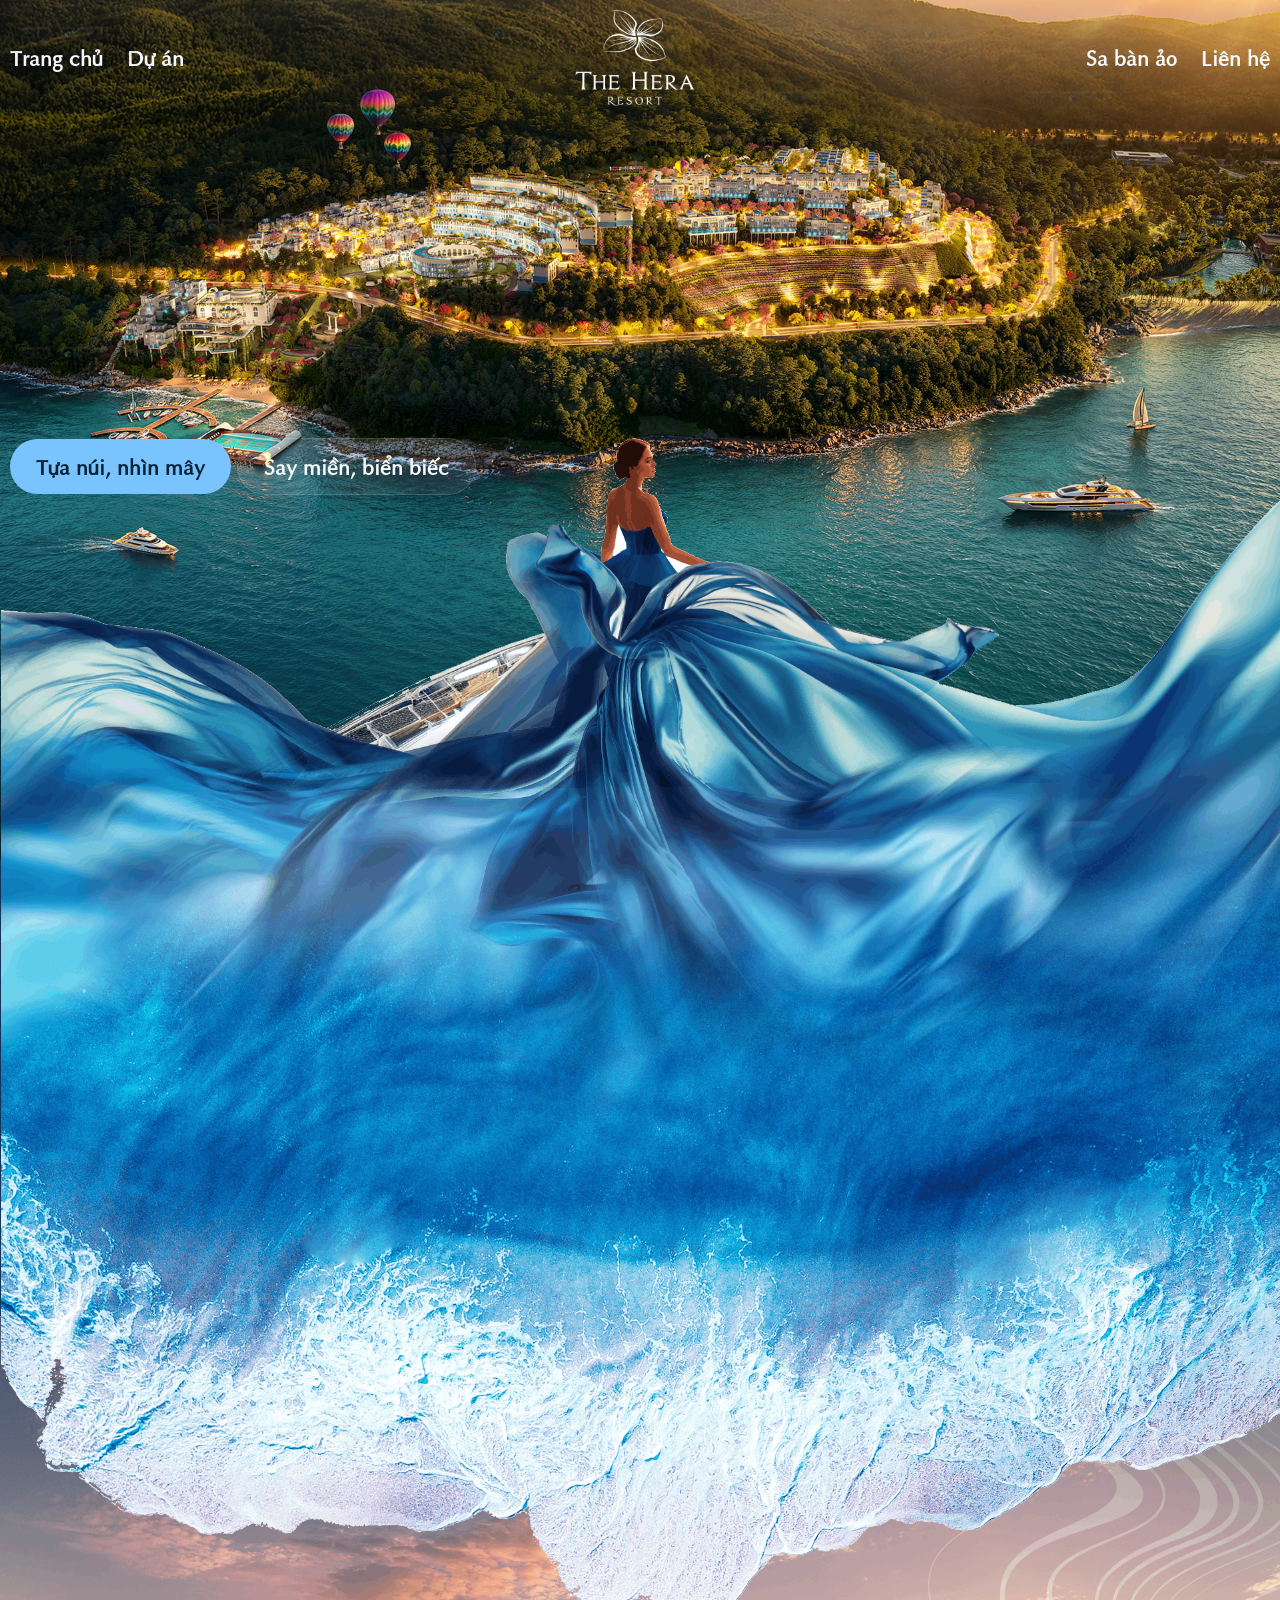
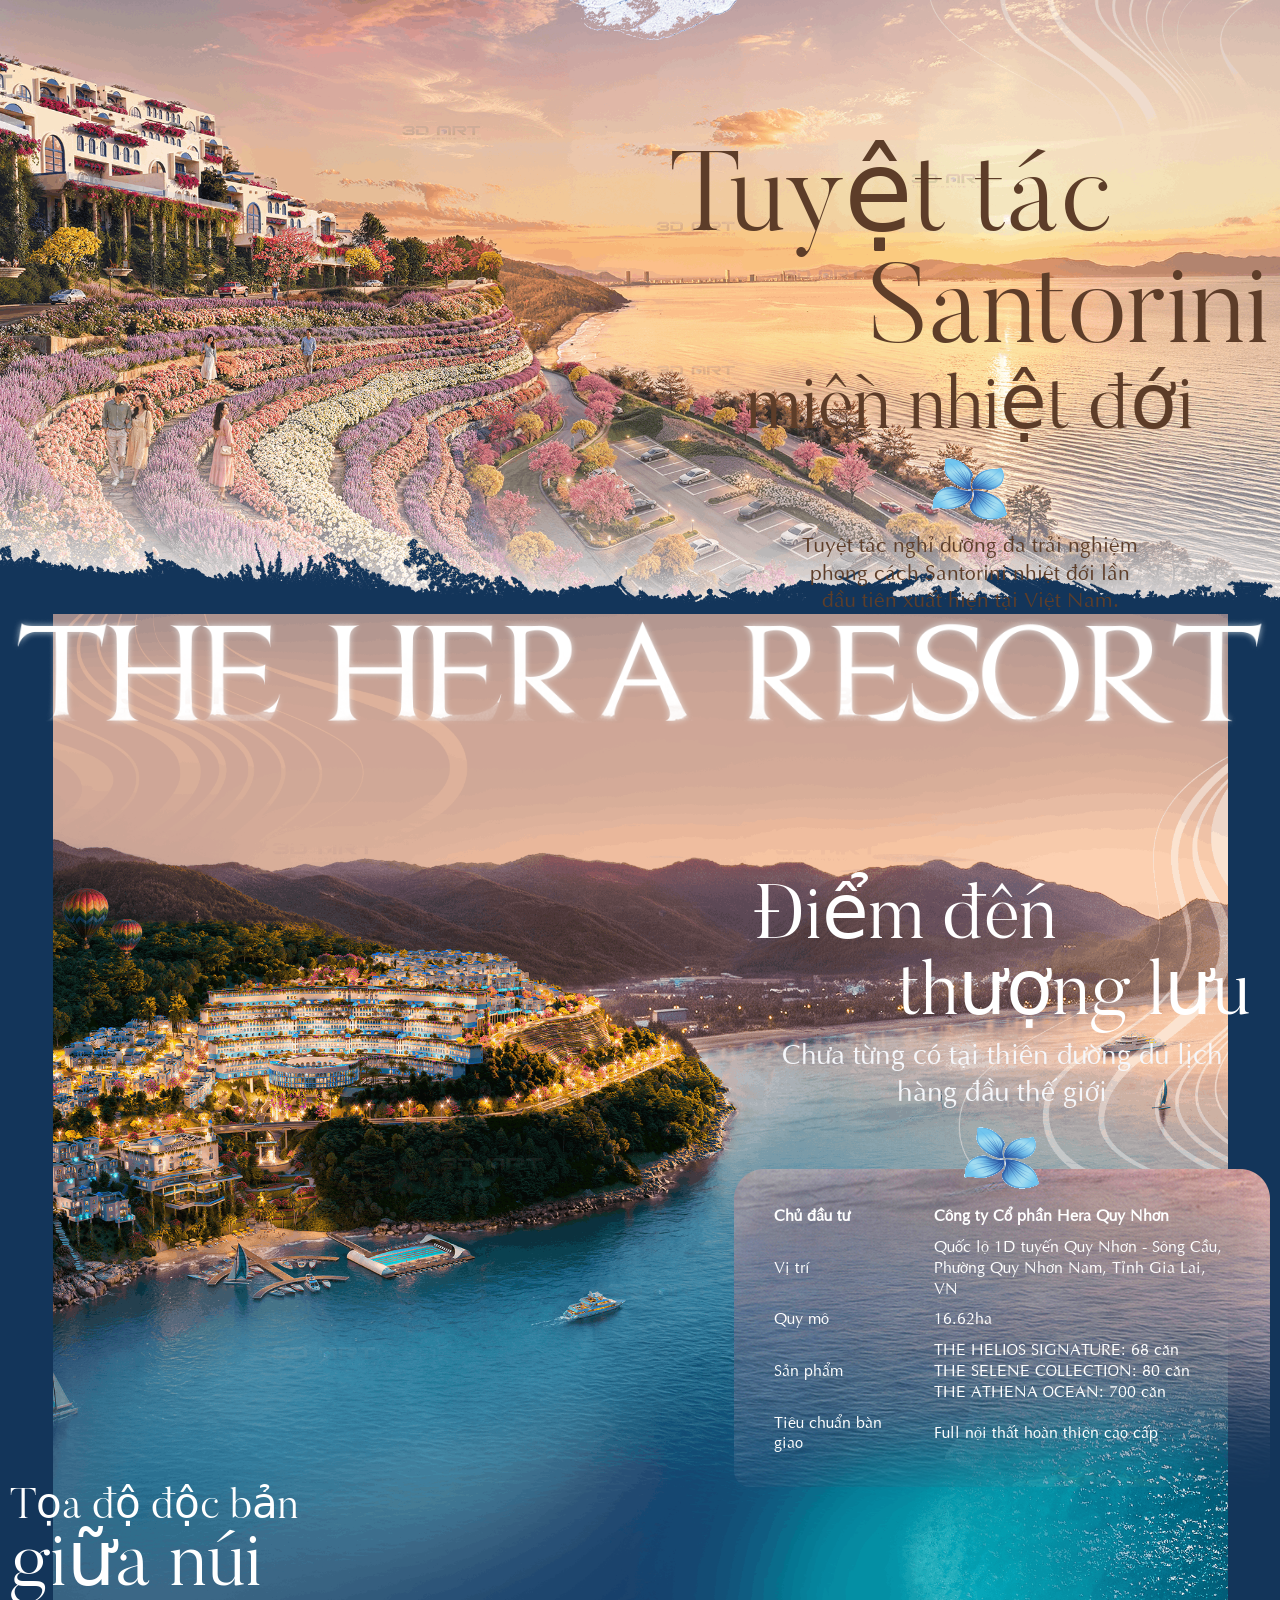
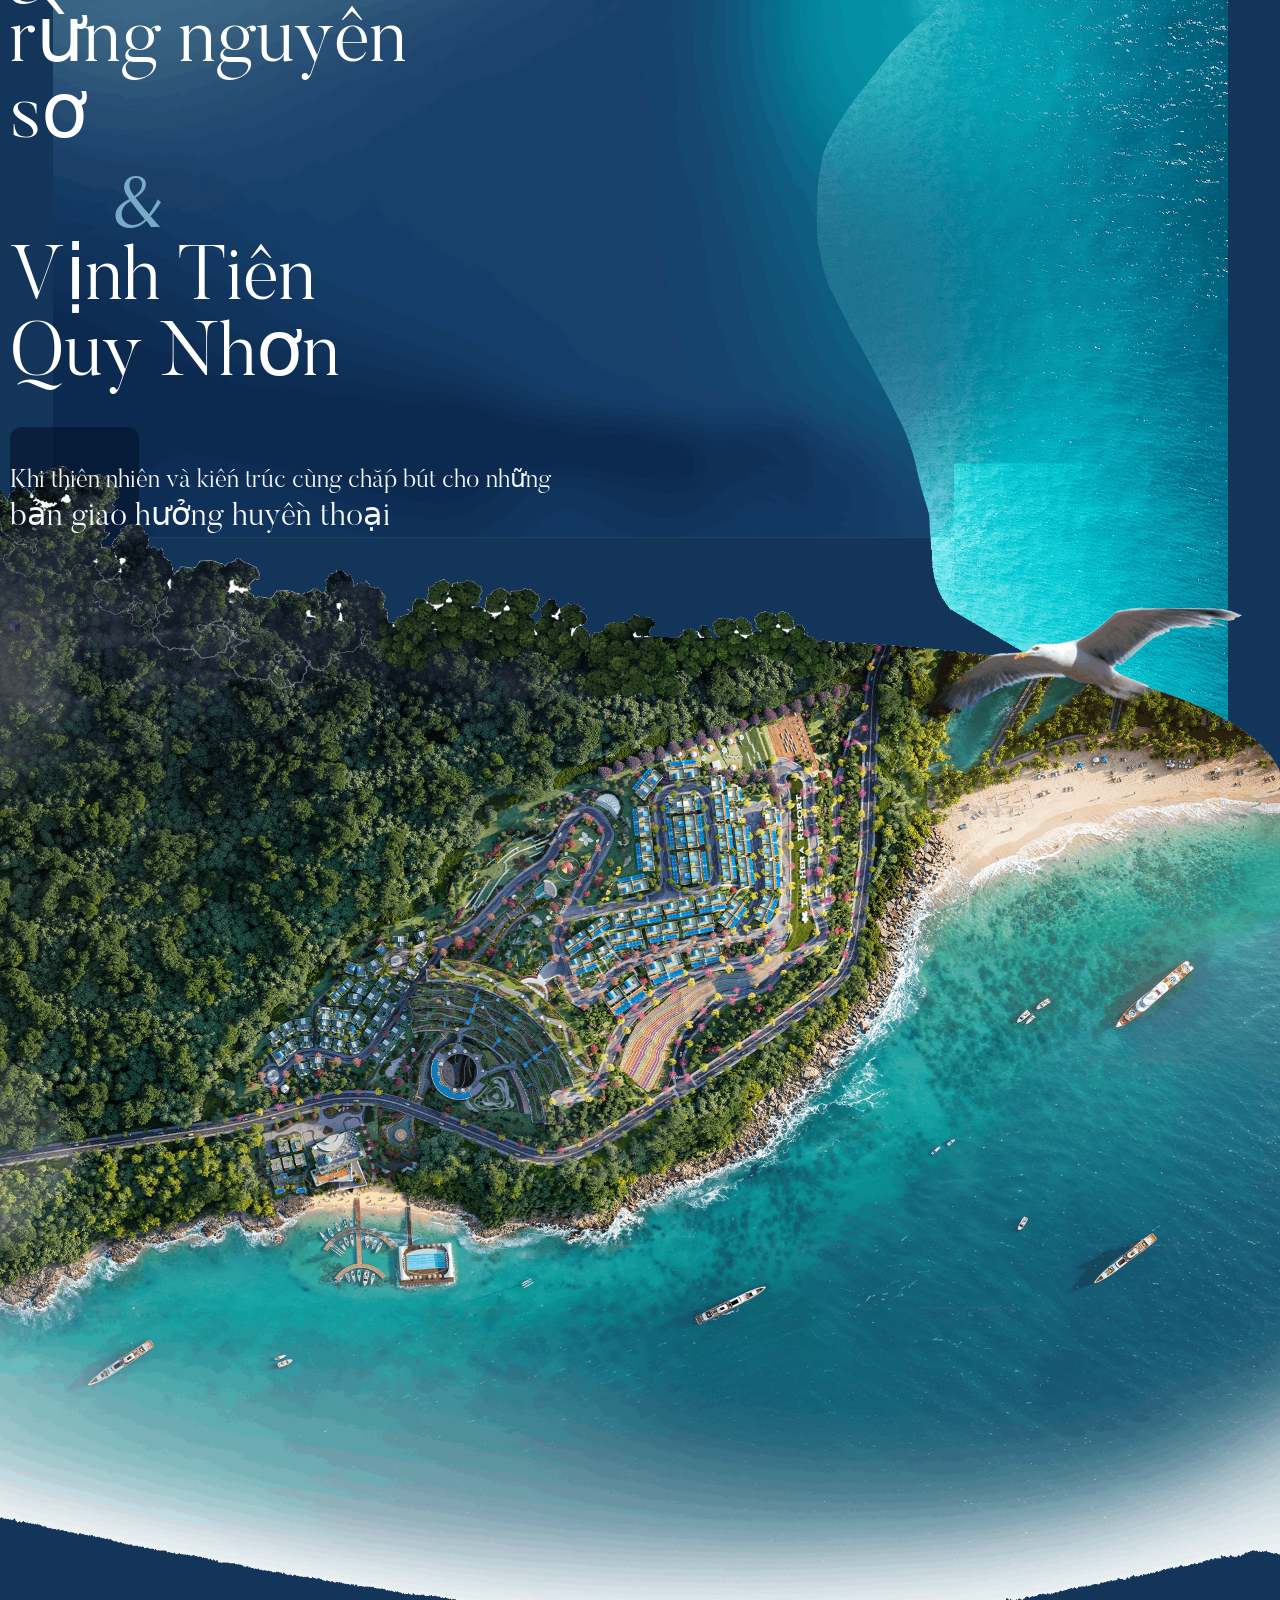
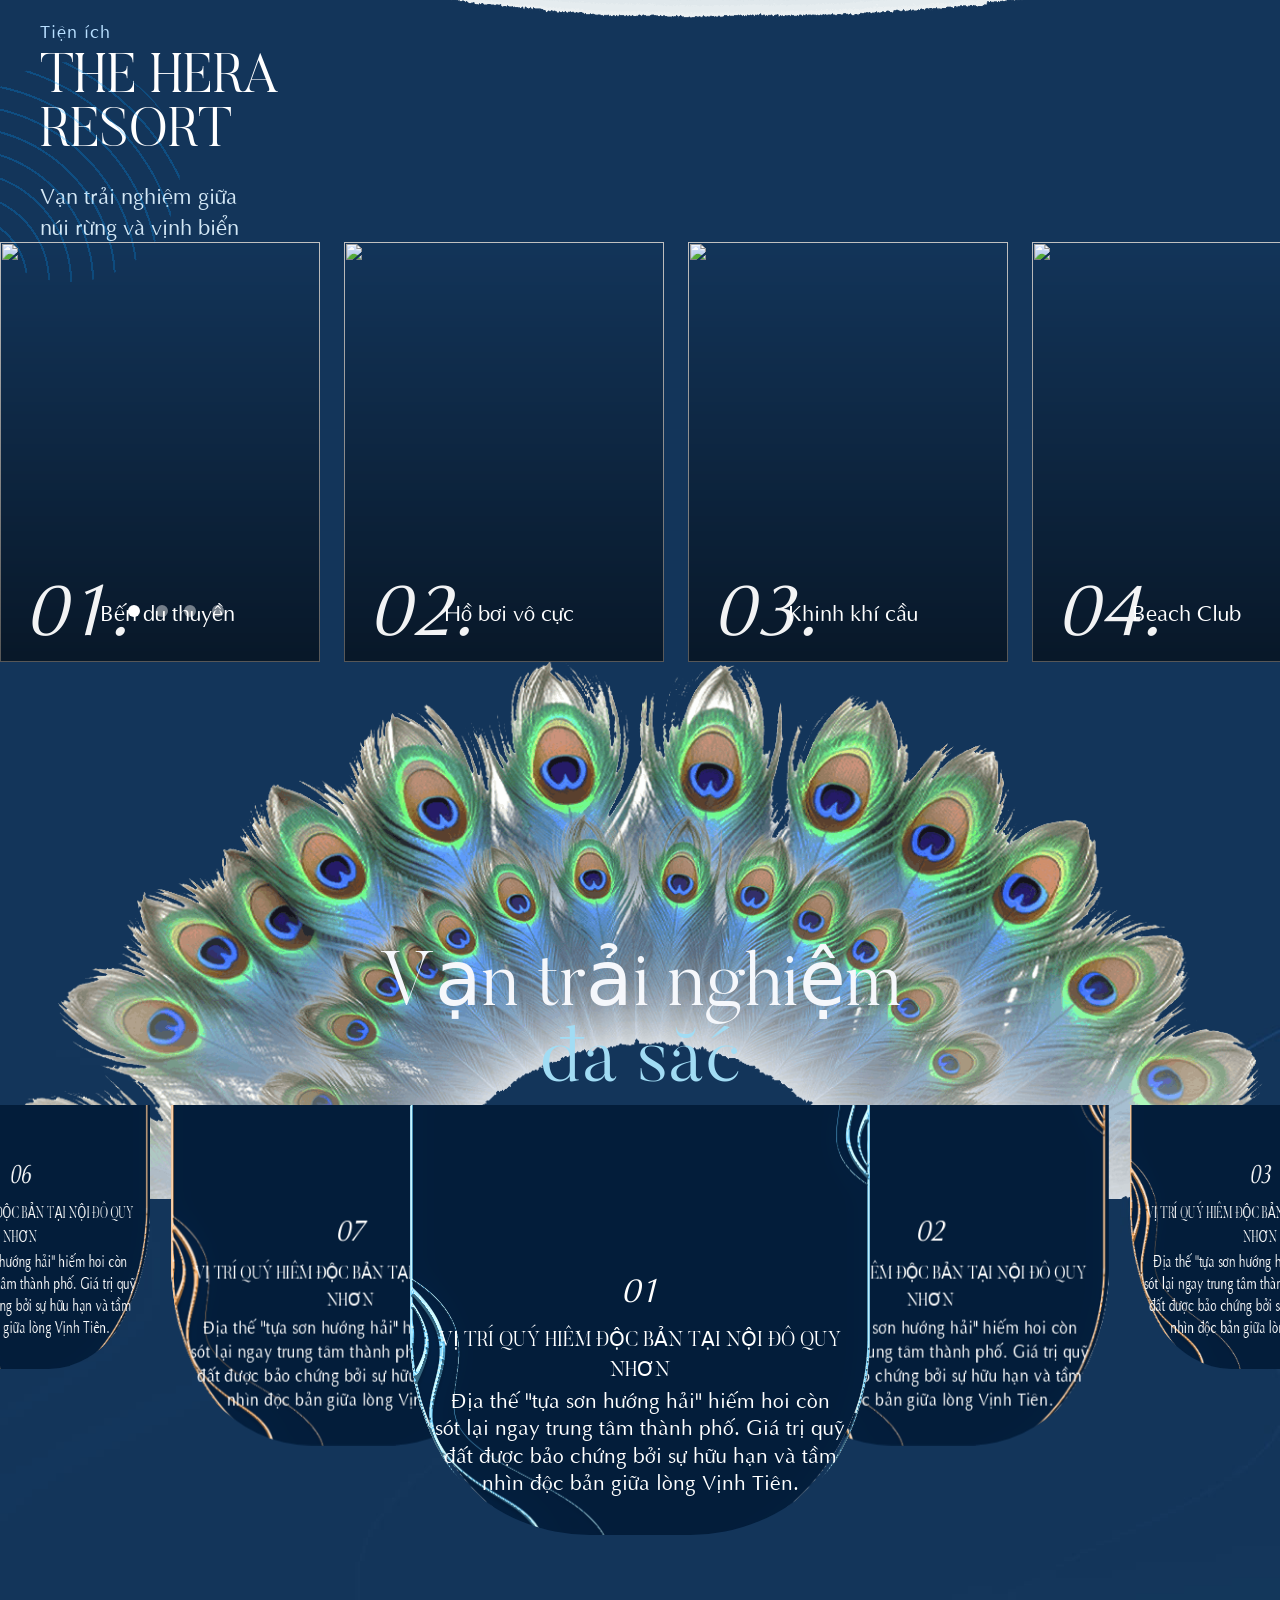
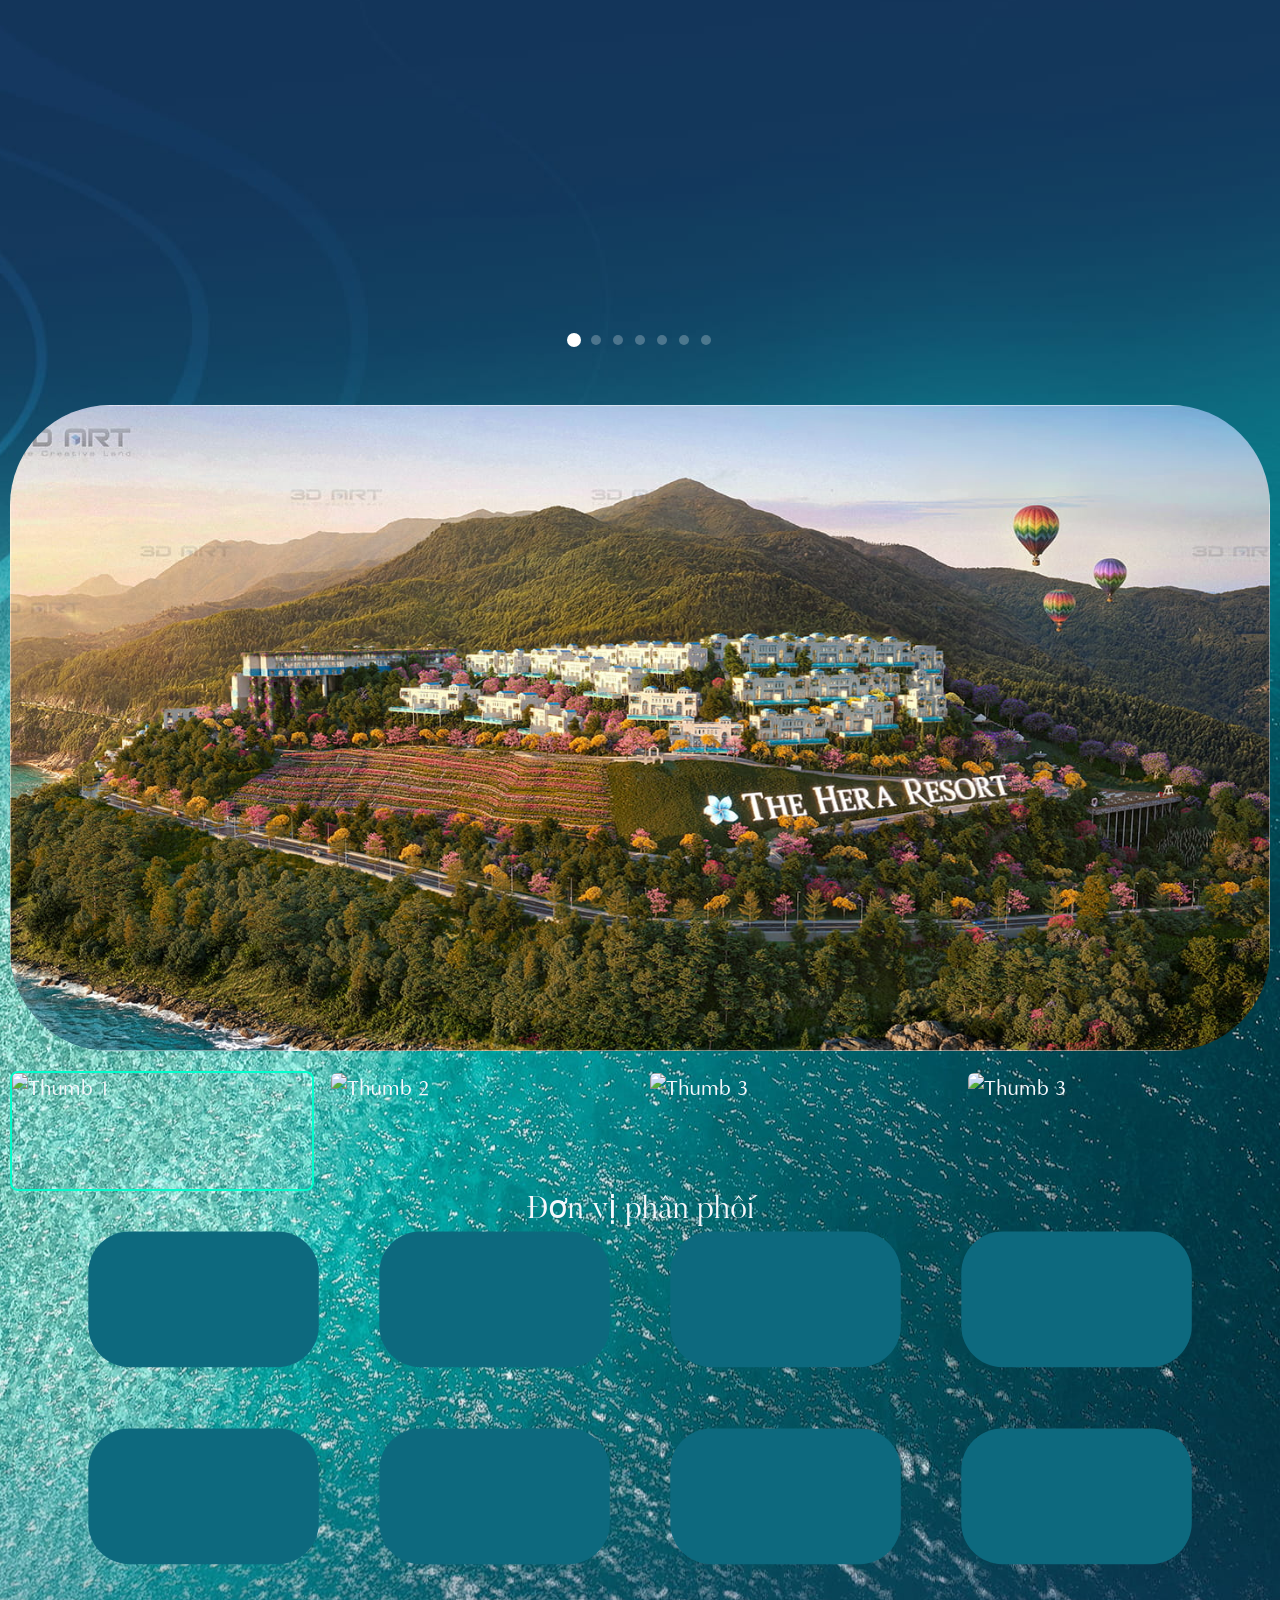
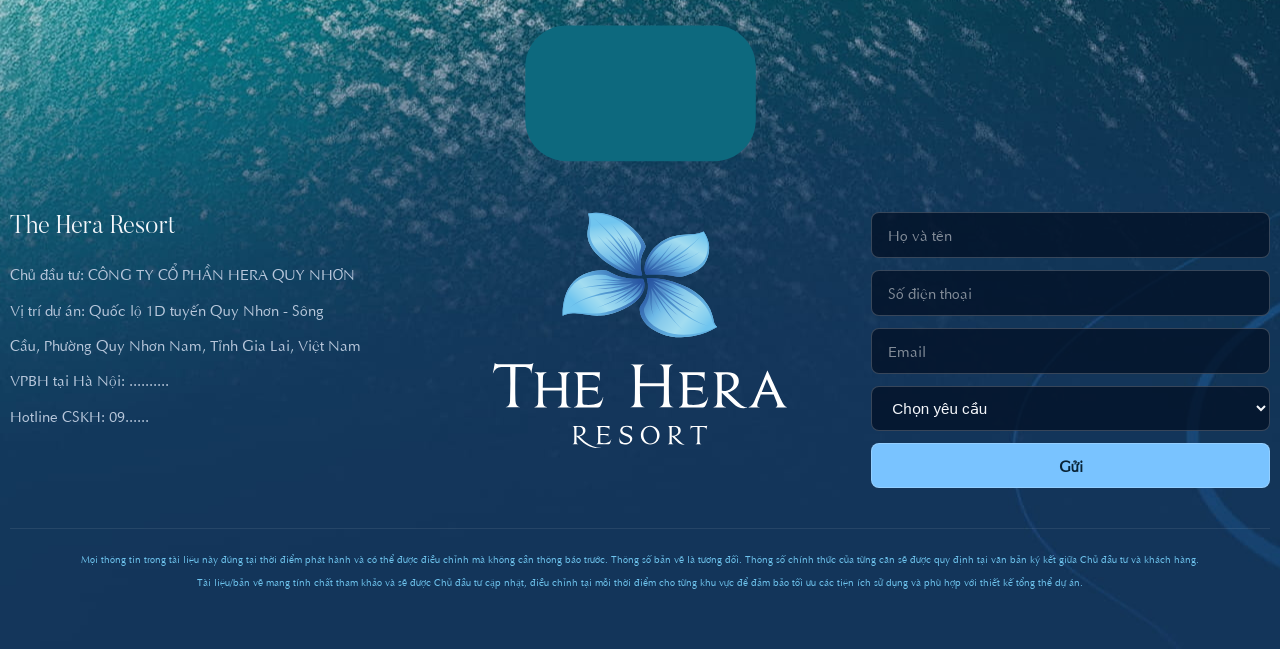
==== commit c74d1e79: "update" ====
--- a/index.html
+++ b/index.html
@@ -84,41 +84,56 @@
             <div class="name-du-an">
                 <img src="images/ten-du-an.png" alt="Tên dự án">
             </div>
-            <div class="destination">
-                <h2>Điểm đến</h2>
-                <h2 class="right">thượng lưu</h2>
-                <p>Chưa từng có tại thiên đường du lịch hàng đầu thế giới</p>
-                <div class="img-center">
-                    <img src="images/icon-logo.png" alt="Icon Logo">
-                </div>
-                <div class="box-destination">
-                    <table>
-                        <tr>
-                            <th>Chủ đầu tư</th>
-                            <th>Contact,<br>Maria Anders</th>
-                        </tr>
-                        <tr>
-                            <td>Vị trí</td>
-                            <td>Maria Anders</td>
-                        </tr>
-                        <tr>
-                            <td>Quy mô</td>
-                            <td>Francisco Chang</td>
-                        </tr>
-                    </table>
-                </div>
-            </div>
-            <div class="city">
-                <h3>Tọa độ độc bản</h3>
-                <h2>giữa núi rừng nguyên sơ</h2>
-                <h2>Vịnh Tiên Quy Nhơn</h2>
-                <p>Quy Nhơn - thành phố biển quyến rũ với bãi cát trắng mịn, nước biển trong xanh và những hòn đảo hoang sơ. Nơi đây là điểm đến lý tưởng cho những ai yêu thích sự yên bình, thiên nhiên tươi đẹp và văn hóa đặc sắc.</p>
-                <div class="slide-city">
-                    <div class="slide-city-item">
-
-                    </div>
-                </div>
-            </div>
+            <div class="container">
+                <div class="destination">
+                    <h2>Điểm đến</h2>
+                    <h2 class="right">thượng lưu</h2>
+                    <p>Chưa từng có tại thiên đường du lịch hàng đầu thế giới</p>
+                    <div class="img-center">
+                        <img src="images/icon-logo.png" alt="Icon Logo">
+                    </div>
+                    <div class="box-destination">
+                        <table>
+                            <tr>
+                                <th>Chủ đầu tư</th>
+                                <th>Công ty Cổ phần Hera Quy Nhơn</th>
+                            </tr>
+                            <tr>
+                                <td>Vị trí</td>
+                                <td>Quốc lộ 1D tuyến Quy Nhơn - Sông Cầu,
+                                    <br>Phường Quy Nhơn Nam, Tỉnh Gia Lai, VN</td>
+                            </tr>
+                            <tr>
+                                <td>Quy mô</td>
+                                <td>16.62ha</td>
+                            </tr>
+                            <tr>
+                                <td>Sản phẩm</td>
+                                <td>THE HELIOS SIGNATURE: 68 căn
+                                    <br>THE SELENE COLLECTION: 80 căn
+                                    <br>THE ATHENA OCEAN: 700 căn
+                                </td>
+                            </tr>
+                            <tr>
+                                <td>Tiêu chuẩn bàn giao</td>
+                                <td>Full nội thất hoàn thiện cao cấp</td>
+                            </tr>
+                        </table>
+                    </div>
+                </div>
+                <div class="city">
+                    <h3>Tọa độ độc bản</h3>
+                    <h2>giữa núi rừng nguyên sơ</h2>
+                    <span>&</span>
+                    <h2>Vịnh Tiên Quy Nhơn</h2>
+                    <div class="slide-city">
+                        <div class="slide-city-item">
+
+                        </div>
+                    </div>
+                </div>
+            </div>
+
             <div class="image-map">
                 <img src="images/map.png" alt="Bản đồ">
             </div>
--- a/css/style.css
+++ b/css/style.css
@@ -364,6 +364,7 @@
     max-width: 536px;
     margin-left: auto;
     text-align: center;
+    margin-top: 12%;
 }
 
 .destination h2 {
@@ -382,13 +383,17 @@
     font-size: 28px;
     text-align: center;
     padding: 0 20px;
+    margin-bottom: 20px;
 }
 
 .box-destination {
-    background: rgba(3, 18, 39, 0.8);
+    background-image: url(../images/bg-box.png);
+    background-size: cover;
+    background-repeat: no-repeat;
     border-radius: 16px;
-    padding: 24px;
+    padding: 30px;
     overflow-x: auto;
+    margin-top: -20px;
 }
 
 .box-destination table {
@@ -398,38 +403,36 @@
 
 .box-destination th,
 .box-destination td {
-    padding: 12px;
+    padding: 5px 10px;
     text-align: left;
-    border-bottom: 1px solid rgba(255, 255, 255, 0.1);
-}
-
-.box-destination th {
-    color: var(--accent);
-    font-weight: 700;
+    border: none;
+    font-size: 16px;
+    color: #fff;
 }
 
 .city {
-    opacity: 0;
-    transform: translateY(24px);
-    transition: opacity 0.9s ease, transform 0.9s ease;
-}
-
-.city.visible {
-    opacity: 1;
-    transform: none;
+    max-width: 420px;
+}
+
+.city h3 {
+    font-size: 42px;
+    color: #fff;
+    line-height: 1;
 }
 
 .city h2 {
-    font-size: 2.2rem;
-    margin: 12px 0;
-}
-
-.city h3 {
-    color: var(--accent);
-    font-size: 0.9rem;
-    text-transform: uppercase;
-    letter-spacing: 0.2em;
-    margin-bottom: 8px;
+    font-size: 76px;
+    color: #fff;
+    line-height: 1;
+}
+
+.city span {
+    color: #78abc7;
+    font-size: 76px;
+    line-height: 1;
+    margin-bottom: 10px;
+    margin-left: 100px;
+    display: block;
 }
 
 .section-project .project-grid,
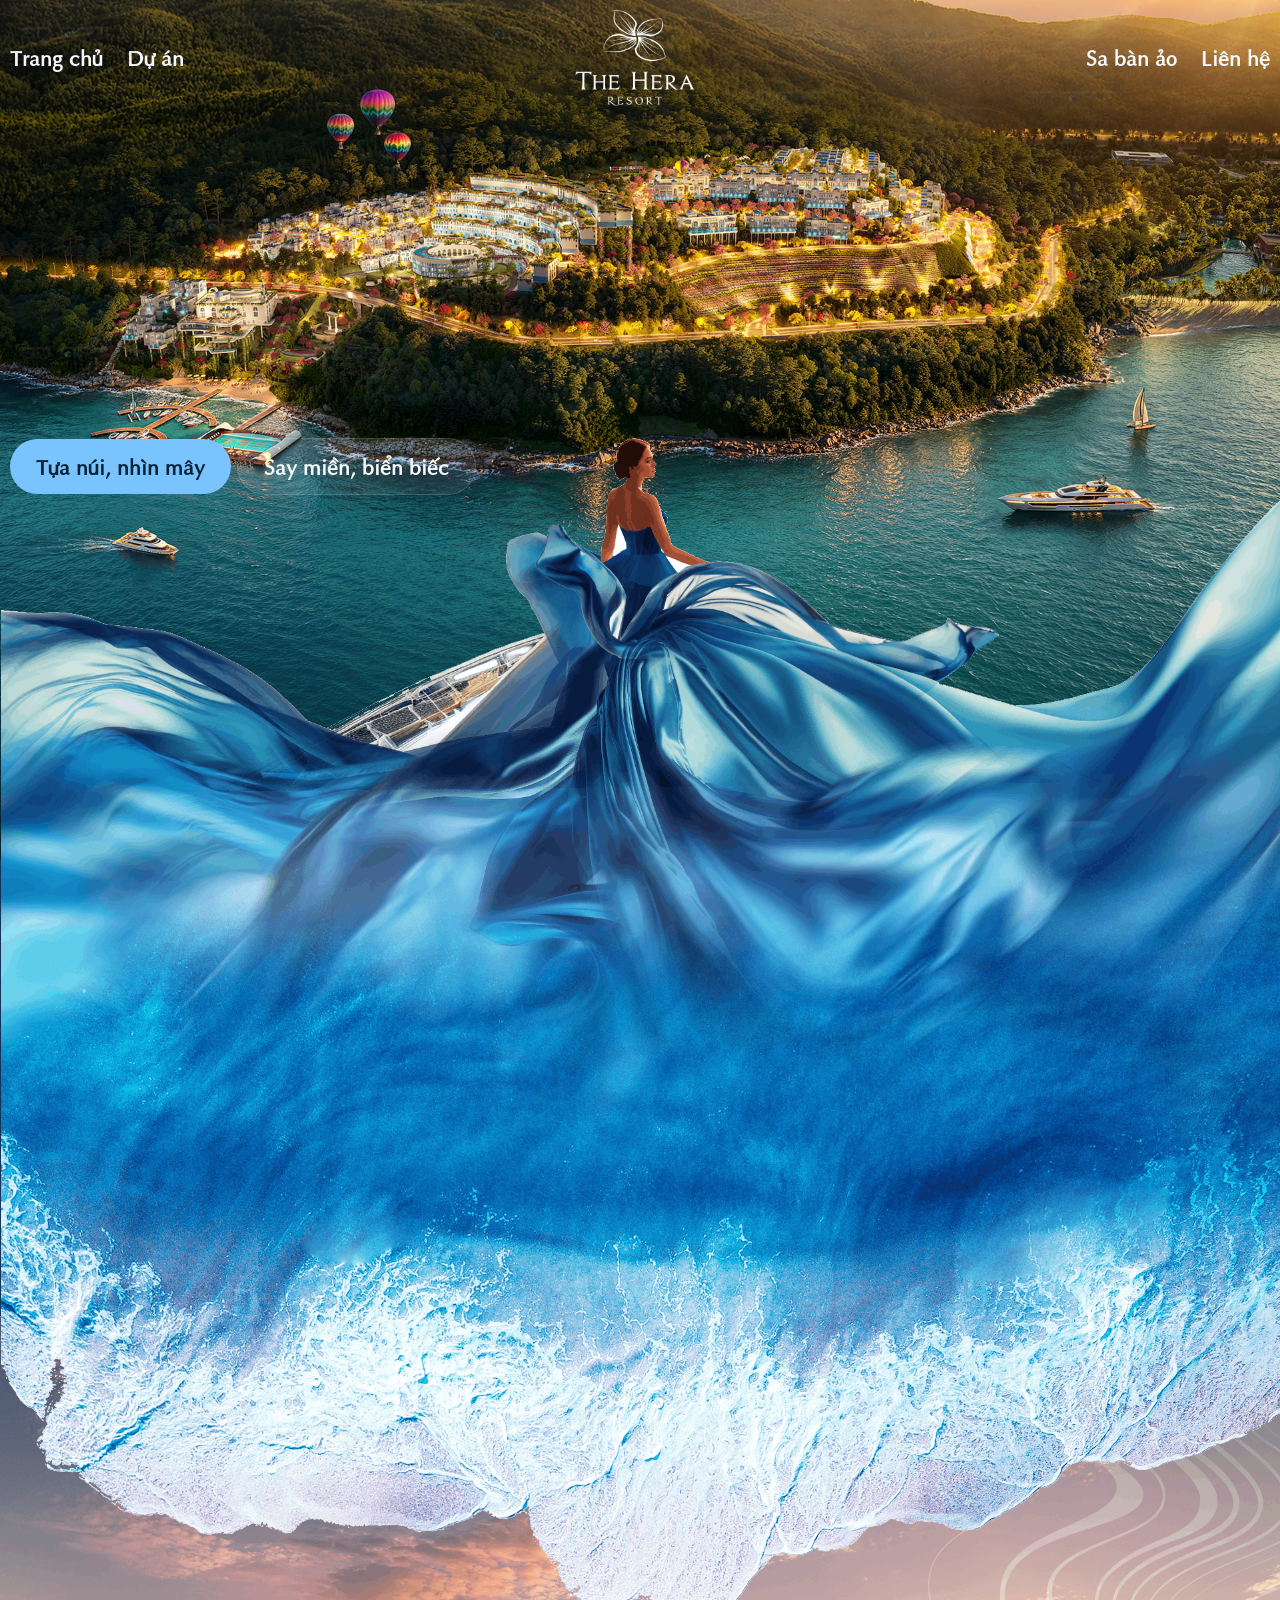
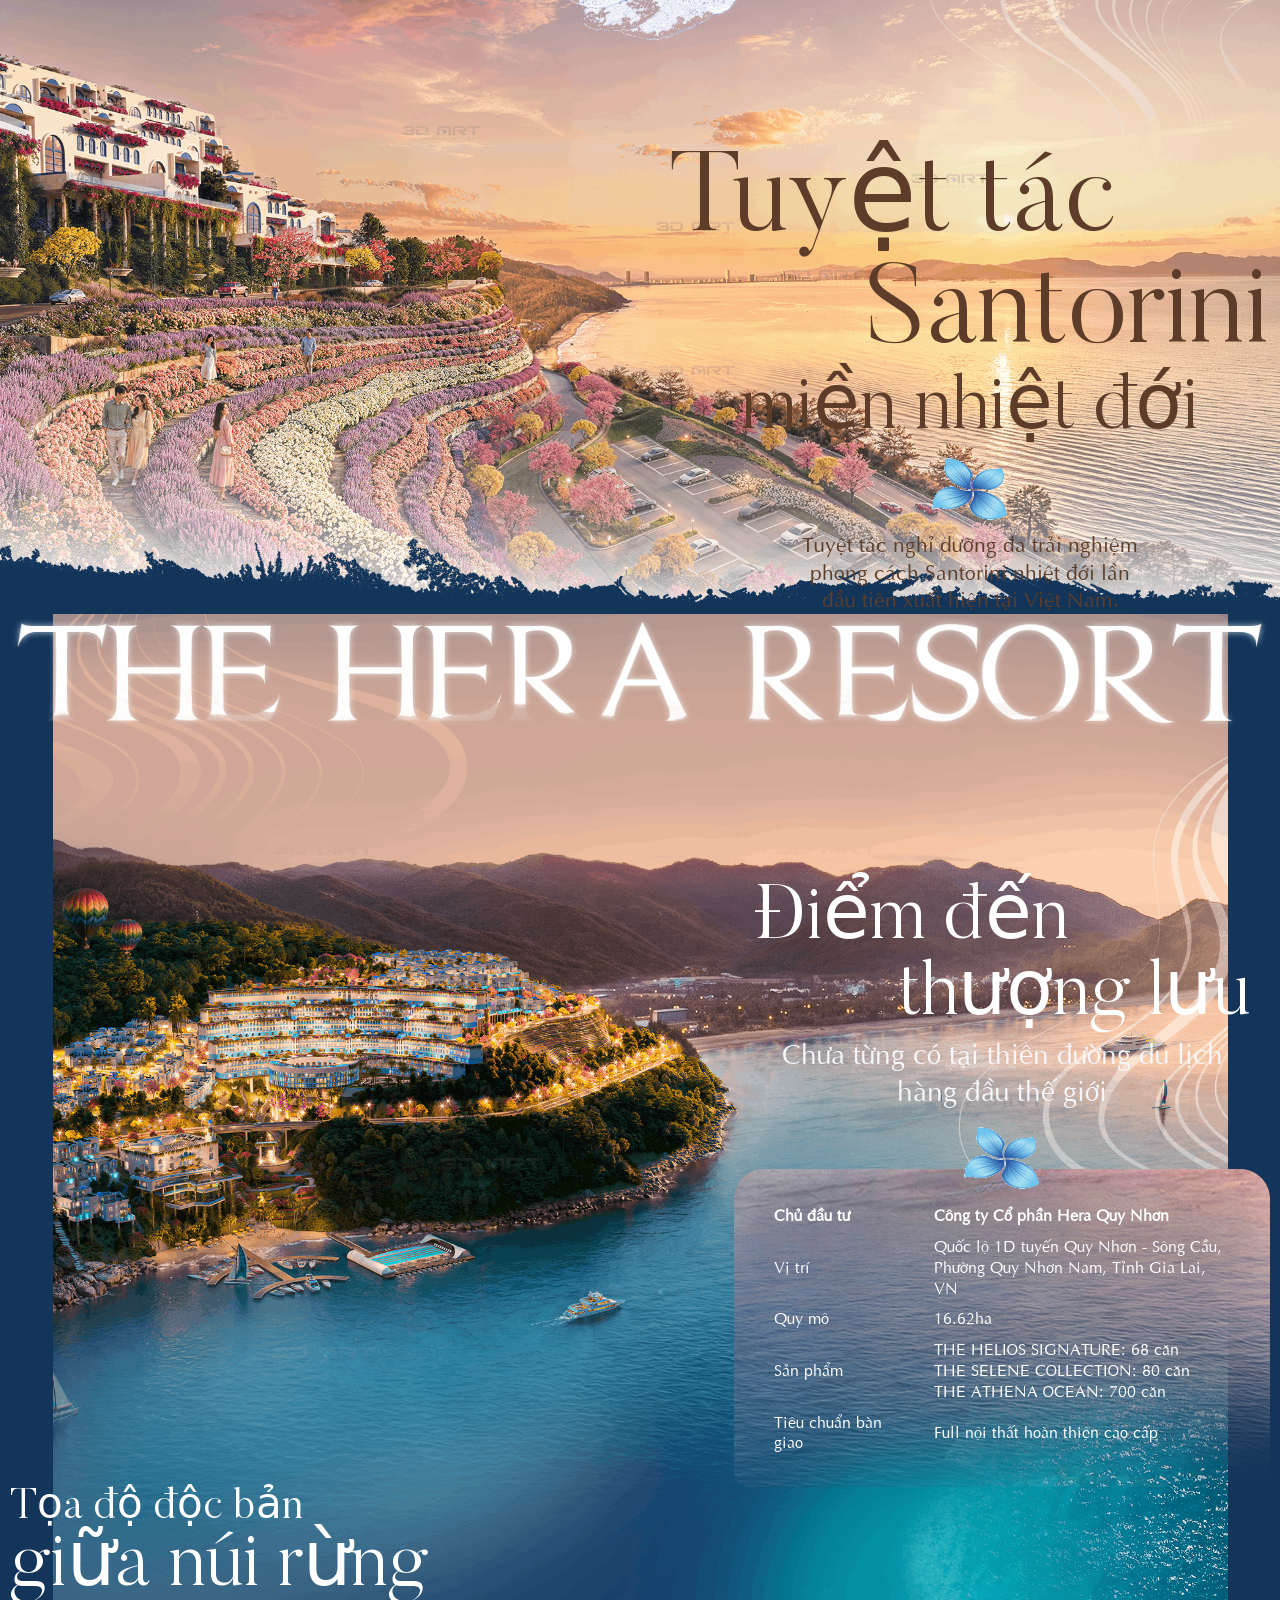
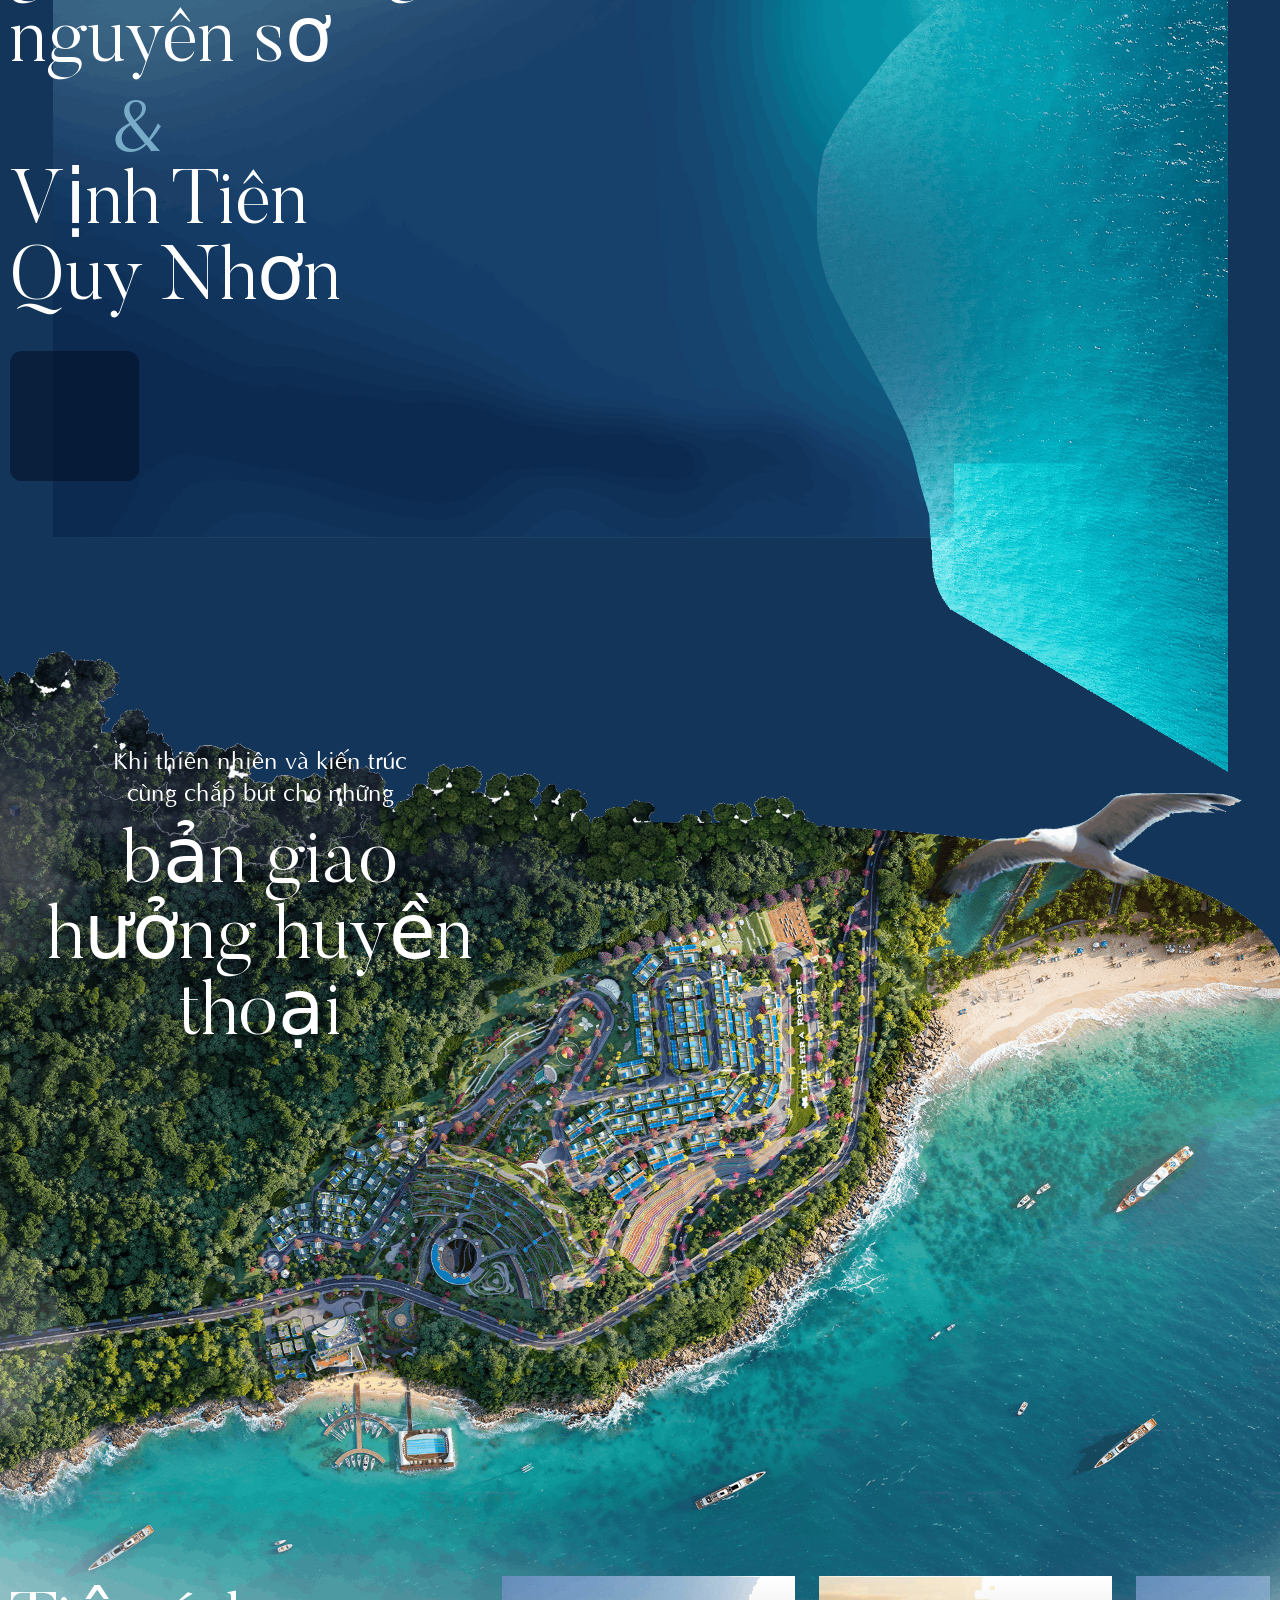
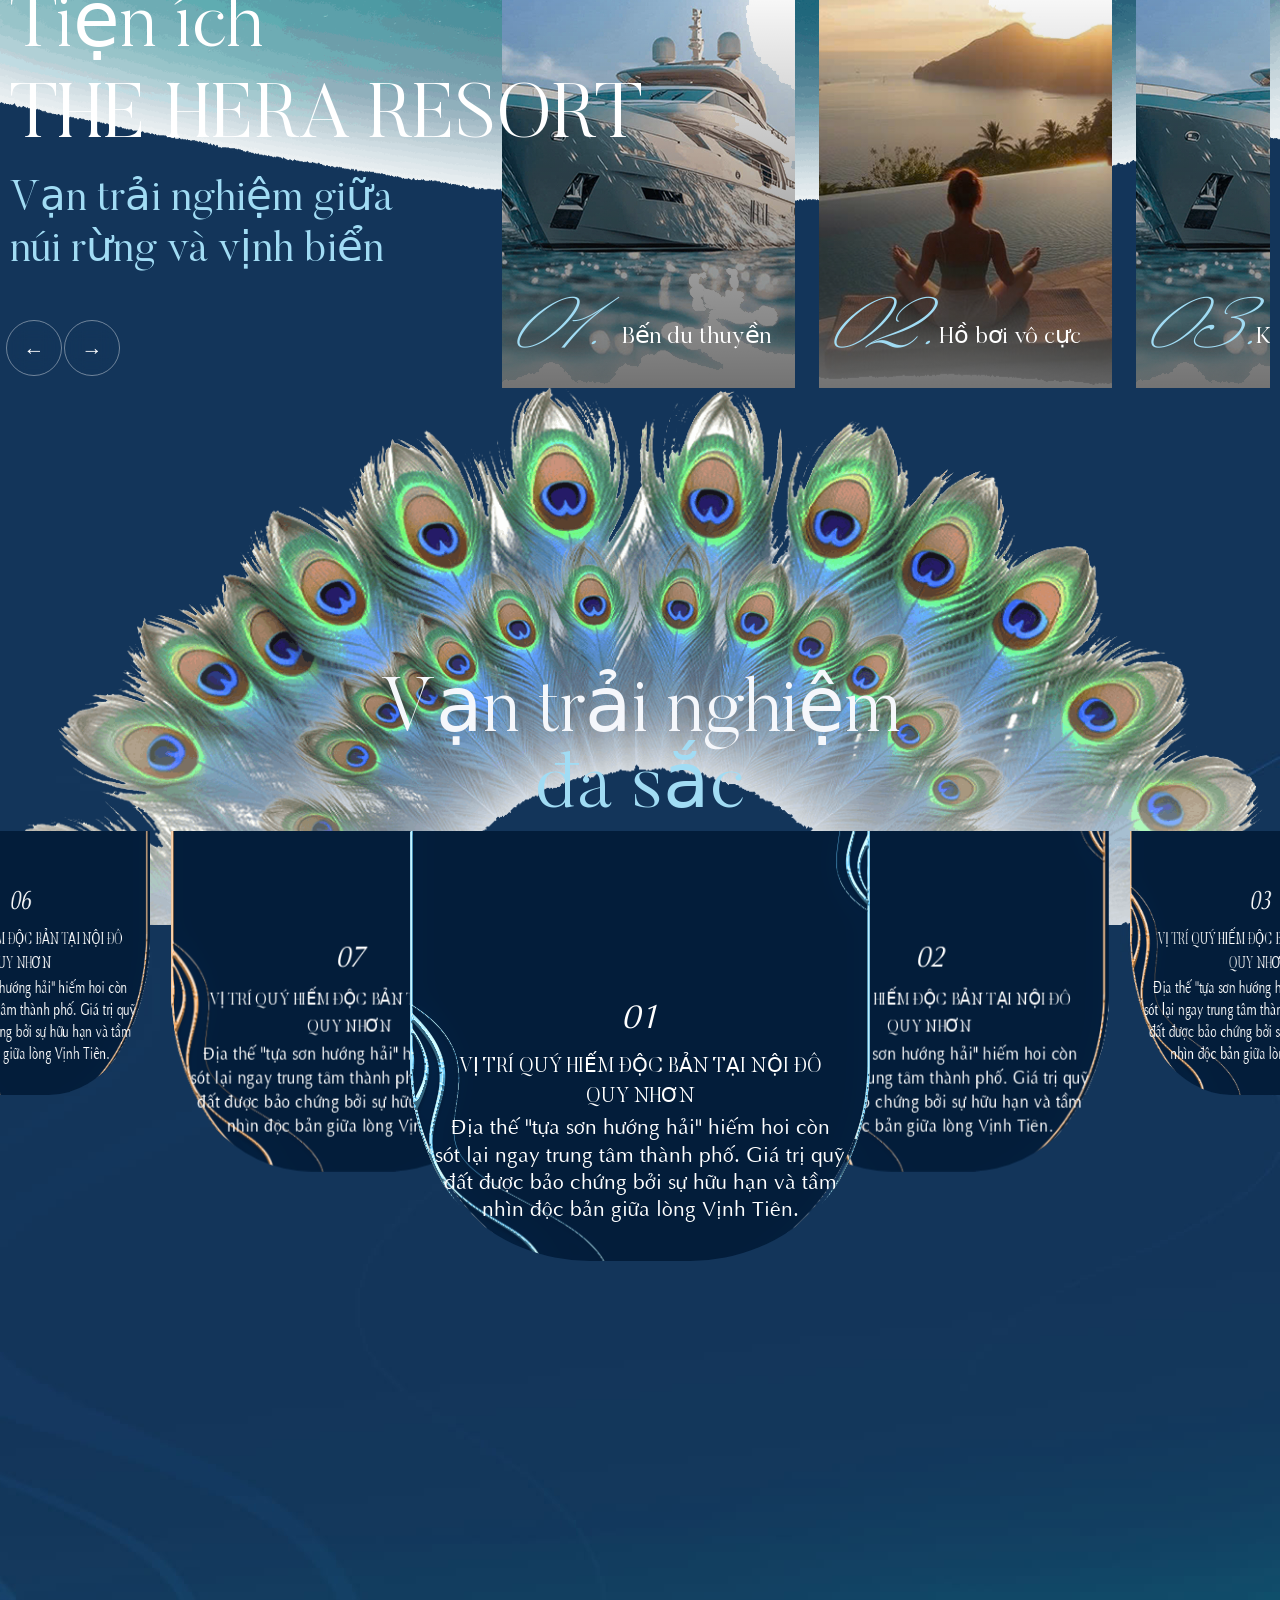
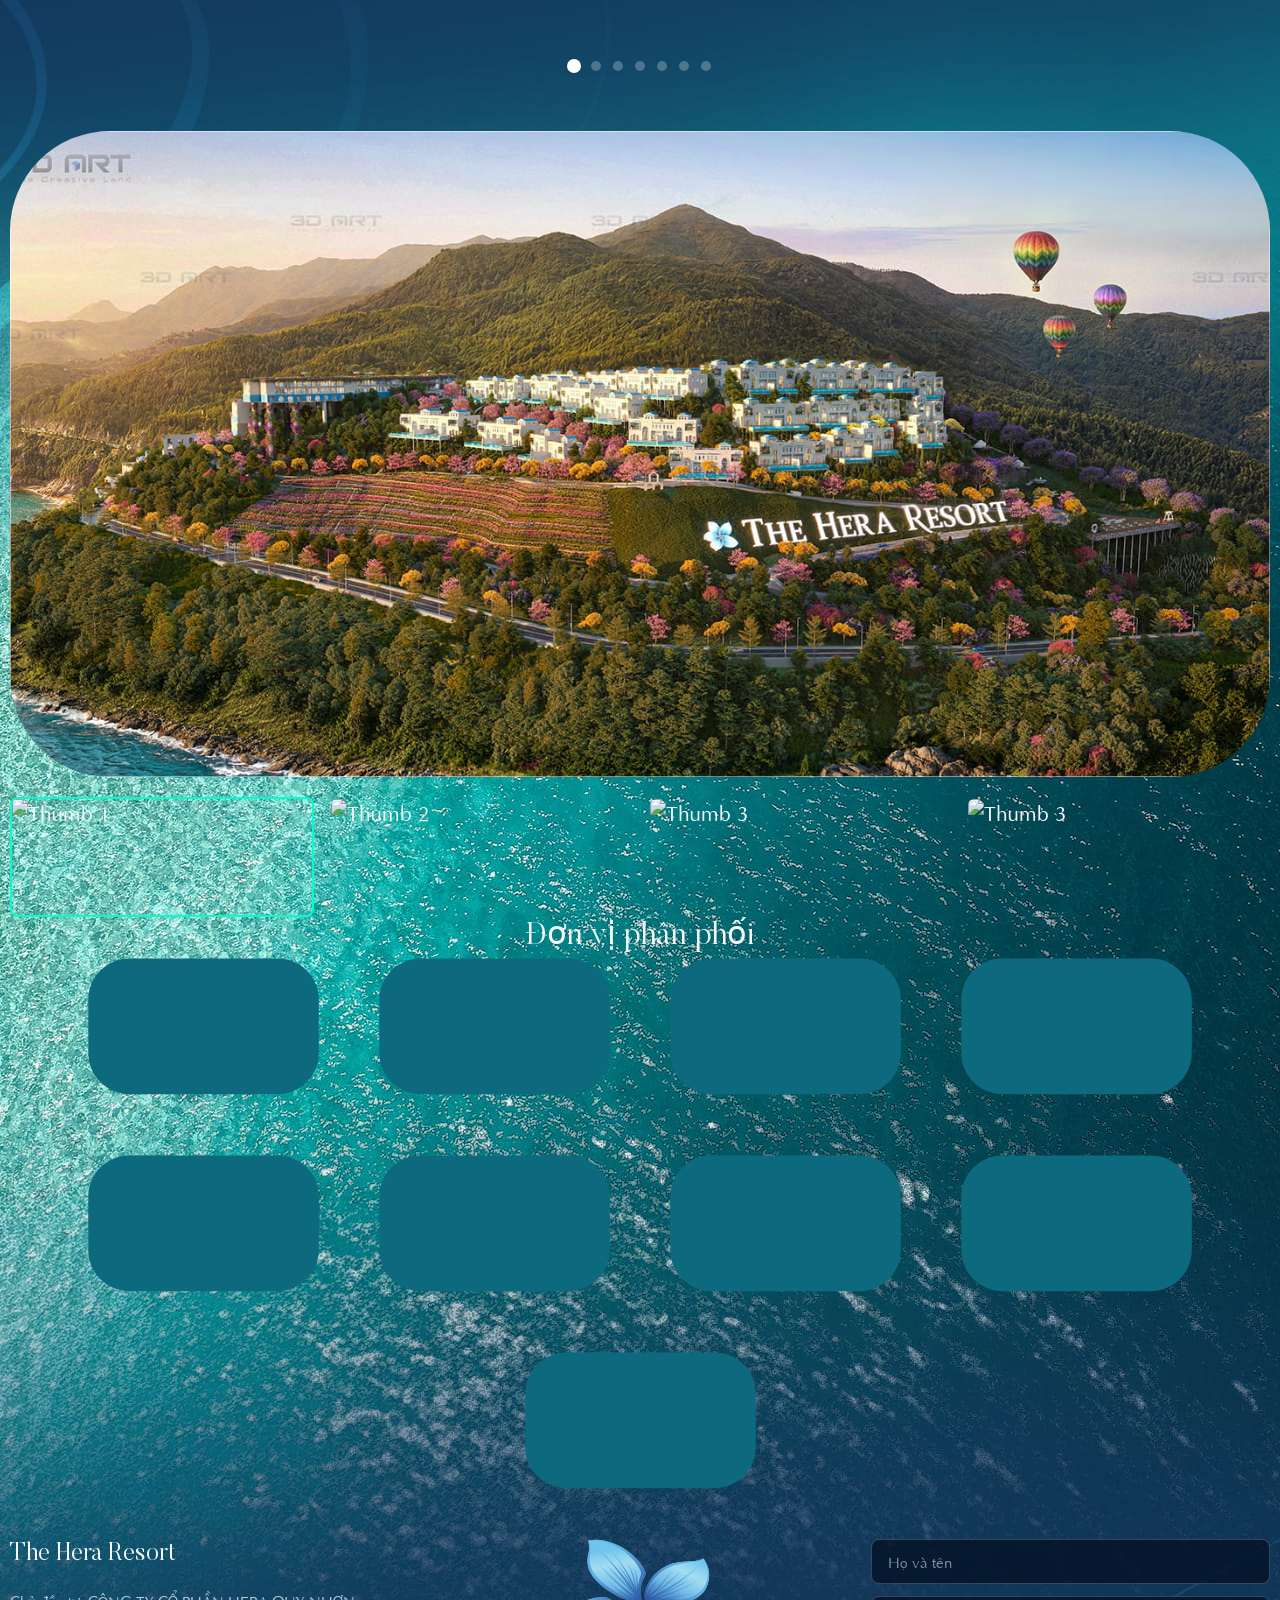
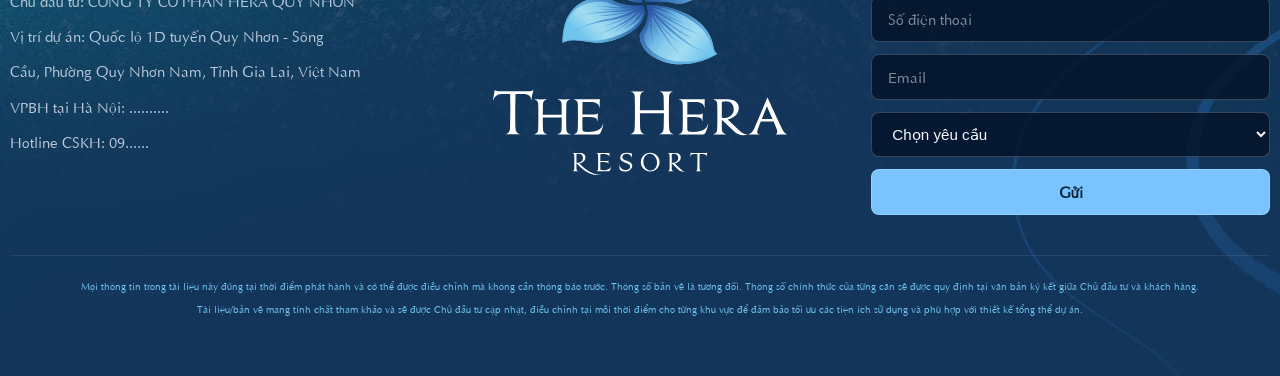
==== commit bf5fa825: "update" ====
--- a/index.html
+++ b/index.html
@@ -140,74 +140,86 @@
         </section>
 
         <section class="section section-4" style="background-image: url('images/image-section-4.png');">
-            <h3>Khi thiên nhiên và kiến trúc cùng chắp bút cho những</h3>
-            <h2>bản giao hưởng huyền thoại</h2>
-        </section>
-
-        <section class="section section-5" style="background-image: url('images/image-section-5.png');">
+            <div class="container">
+                <div class="section-4-content">
+                    <p>Khi thiên nhiên và kiến trúc<br> cùng chắp bút cho những</p>
+                    <h2>bản giao hưởng huyền thoại</h2>
+                </div>
+            </div>
 
             <div class="amenities-content">
 
                 <div class="container">
                     <div class="amenities-info">
-                        <div class="amenities-sub">Tiện ích</div>
-                        <h1 class="amenities-title">
-                            THE HERA<br> RESORT
-                        </h1>
+                        <h2 class="amenities-title">
+                            Tiện ích<br> THE HERA RESORT
+                        </h2>
                         <div class="amenities-desc">
                             Vạn trải nghiệm giữa<br> núi rừng và vịnh biển
                         </div>
                     </div>
-                </div>
-
-                <div class="swiper luxurySwiper">
-
-                    <div class="swiper-wrapper">
-
-                        <div class="swiper-slide">
-                            <div class="card">
-                                <img src="https://images.unsplash.com/photo-1567899378494-47b22a2ae96a?q=80&w=1200&auto=format&fit=crop" alt="">
-                                <div class="card-number">01.</div>
-                                <div class="card-title">Bến du thuyền</div>
-                            </div>
-                        </div>
-
-                        <div class="swiper-slide">
-                            <div class="card">
-                                <img src="https://images.unsplash.com/photo-1506744038136-46273834b3fb?q=80&w=1200&auto=format&fit=crop" alt="">
-                                <div class="card-number">02.</div>
-                                <div class="card-title">Hồ bơi vô cực</div>
-                            </div>
-                        </div>
-
-                        <div class="swiper-slide">
-                            <div class="card">
-                                <img src="https://images.unsplash.com/photo-1519125323398-675f0ddb6308?q=80&w=1200&auto=format&fit=crop" alt="">
-                                <div class="card-number">03.</div>
-                                <div class="card-title">Khinh khí cầu</div>
-                            </div>
-                        </div>
-
-                        <div class="swiper-slide">
-                            <div class="card">
-                                <img src="https://images.unsplash.com/photo-1500530855697-b586d89ba3ee?q=80&w=1200&auto=format&fit=crop" alt="">
-                                <div class="card-number">04.</div>
-                                <div class="card-title">Beach Club</div>
-                            </div>
-                        </div>
-
-                    </div>
-
-                </div>
-
-            </div>
-
-            <!-- Pagination -->
-            <div class="swiper-pagination"></div>
-
-        </section>
-
-        <section class="section section-6" style="background-image: url('images/image-section-6.png');">
+                    <div class="slider-nav">
+                        <div class="swiper-button-prev">
+                            ←
+                        </div>
+                        <div class="swiper-button-next">
+                            →
+                        </div>
+                    </div>
+                </div>
+                <div class="amenities-slide">
+                    <div class="swiper luxurySwiper">
+
+                        <div class="swiper-wrapper">
+
+                            <div class="swiper-slide">
+                                <div class="card">
+                                    <img src="images/image-slide-1.jpg" alt="">
+                                    <div class="card-number">01.</div>
+                                    <div class="card-title">Bến du thuyền</div>
+                                </div>
+                            </div>
+
+                            <div class="swiper-slide">
+                                <div class="card">
+                                    <img src="images/image-slide-2.jpg" alt="">
+                                    <div class="card-number">02.</div>
+                                    <div class="card-title">Hồ bơi vô cực</div>
+                                </div>
+                            </div>
+
+                            <div class="swiper-slide">
+                                <div class="card">
+                                    <img src="images/image-slide-1.jpg" alt="">
+                                    <div class="card-number">03.</div>
+                                    <div class="card-title">Khinh khí cầu</div>
+                                </div>
+                            </div>
+
+                            <div class="swiper-slide">
+                                <div class="card">
+                                    <img src="images/image-slide-2.jpg" alt="">
+                                    <div class="card-number">04.</div>
+                                    <div class="card-title">Beach Club</div>
+                                </div>
+                            </div>
+
+                            <div class="swiper-slide">
+                                <div class="card">
+                                    <img src="images/image-slide-1.jpg" alt="">
+                                    <div class="card-number">05.</div>
+                                    <div class="card-title">Spa & Wellness</div>
+                                </div>
+                            </div>
+
+                        </div>
+                        <div class="swiper-pagination"></div>
+                    </div>
+                </div>
+            </div>
+        </section>
+
+        <section class="section section-5" style="background-image: url('images/image-section-5.png');">
             <div class="arc-header">
                 <div class="arc-header-img">
                     <img src="images/duoi-cong-1.png" alt="">
--- a/css/amenities.css
+++ b/css/amenities.css
@@ -1,64 +1,47 @@
-/* LEFT TEXT */
-.amenities-info {
-    width: 420px;
-    min-width: 420px;
+.amenities-content {
+    padding-top: 42%;
     position: relative;
-    padding-left: 40px;
 }
 
-.amenities-info::before {
-    content: '';
-    position: absolute;
-    left: -40px;
-    bottom: -40px;
-    width: 220px;
-    height: 220px;
-    background:
-        repeating-radial-gradient(circle at left bottom,
-            rgba(0, 155, 255, 0.35) 0px,
-            rgba(0, 155, 255, 0.35) 2px,
-            transparent 2px,
-            transparent 22px);
-    opacity: .7;
-    border-radius: 50%;
-}
-
-.amenities-sub {
-    color: #b8dfff;
-    font-size: 18px;
-    margin-bottom: 10px;
-    letter-spacing: 1px;
+.amenities-info {
+    position: relative;
+    z-index: 9;
 }
 
 .amenities-title {
     color: #fff;
-    font-size: 54px;
-    line-height: 1;
-    margin-bottom: 20px;
-    font-weight: 300;
+    font-size: 76px;
+    line-height: 1.2;
+    margin-bottom: 10px;
 }
 
 .amenities-desc {
-    color: #d4e8f6;
-    font-size: 22px;
-    line-height: 1.4;
-    font-weight: 300;
+    color: #a1dcf4;
+    font-size: 42px;
+    font-family: 'Butler-Light';
+    line-height: 1.2;
 }
 
+
 /* SWIPER */
-.swiper {
+
+.amenities-slide {
+    max-width: 60vw;
     width: 100%;
-    overflow: visible;
+    margin-left: auto;
+    margin-right: 0;
+    margin-top: -300px;
+    overflow: hidden;
 }
 
-.swiper-slide {
-    width: 320px !important;
+.swiper {
+    overflow: visible;
 }
 
 .card {
     position: relative;
     overflow: hidden;
-    height: 420px;
+    height: 412px;
     cursor: pointer;
 }
 
@@ -77,9 +60,7 @@
     content: '';
     position: absolute;
     inset: 0;
-    background: linear-gradient(180deg,
-            rgba(0, 0, 0, 0),
-            rgba(0, 0, 0, 0.55));
+    background: linear-gradient(180deg, rgba(0, 0, 0, 0), rgba(0, 0, 0, 0.55));
 }
 
 .card-number {
@@ -87,63 +68,78 @@
     left: 25px;
     bottom: 10px;
     z-index: 2;
-    color: #fff;
-    font-size: 74px;
+    color: #a1dcf4;
+    font-size: 76px;
     font-style: italic;
-    font-weight: 300;
-    opacity: .95;
+    font-family: 'DFVN Rosmerta';
 }
 
 .card-title {
     position: absolute;
-    left: 100px;
+    left: 120px;
     bottom: 35px;
     z-index: 2;
     color: #fff;
-    font-size: 22px;
+    font-size: 24px;
+    font-family: 'Butler-Light';
 }
 
+
 /* PAGINATION */
-.swiper-pagination {
+
+.slider-nav {
     position: absolute;
-    left: 120px !important;
-    bottom: 40px !important;
-    text-align: left;
+    left: -14px;
+    bottom: -100px;
+    z-index: 20;
+    display: flex;
+    gap: 22px;
 }
 
-.swiper-pagination-bullet {
-    width: 12px;
-    height: 12px;
-    background: #ffffff70;
-    opacity: 1;
-    margin: 0 8px !important;
+.swiper-button-prev,
+.swiper-button-next {
+    position: relative;
+    width: 56px;
+    height: 56px;
+    border: 1px solid rgba(255, 255, 255, 0.4);
+    color: #fff;
+    border-radius: 50%;
+    display: flex;
+    align-items: center;
+    justify-content: center;
+    cursor: pointer;
+    backdrop-filter: blur(10px);
+    transition: 0.35s;
 }
 
-.swiper-pagination-bullet-active {
+.swiper-button-prev::after,
+.swiper-button-next::after {
+    display: none;
+}
+
+.swiper-button-prev:hover,
+.swiper-button-next:hover {
     background: #fff;
+    color: #001d35;
+    transform: translateY(-3px);
 }
 
 @media(max-width:991px) {
-
     .amenities-content {
         flex-direction: column;
         align-items: flex-start;
         padding: 30px;
     }
-
     .amenities-info {
         width: 100%;
         min-width: auto;
     }
-
     .amenities-title {
         font-size: 42px;
     }
-
     .swiper-slide {
         width: 260px !important;
     }
-
     .card {
         height: 320px;
     }
--- a/css/style.css
+++ b/css/style.css
@@ -16,6 +16,33 @@
     font-display: swap;
 }
 
+@font-face {
+    font-family: 'Butler-Light';
+    src: url('../fonts/Butler-Light.eot');
+    src: url('../fonts/Butler-Light.eot?#iefix') format('embedded-opentype'), url('../fonts/Butler-Light.woff2') format('woff2'), url('../fonts/Butler-Light.woff') format('woff'), url('../fonts/Butler-Light.ttf') format('truetype'), url('../fonts/Butler-Light.svg#Butler-Light') format('svg');
+    font-weight: 300;
+    font-style: normal;
+    font-display: swap;
+}
+
+@font-face {
+    font-family: 'Butler-Regular';
+    src: url('../fonts/Butler.eot');
+    src: url('../fonts/Butler.eot?#iefix') format('embedded-opentype'), url('../fonts/Butler.woff2') format('woff2'), url('../fonts/Butler.woff') format('woff'), url('../fonts/Butler.ttf') format('truetype'), url('Butler.svg#Butler') format('svg');
+    font-weight: normal;
+    font-style: normal;
+    font-display: swap;
+}
+
+@font-face {
+    font-family: 'DFVN Rosmerta';
+    src: url('../fonts/DFVN-Rosmerta-Regular.eot');
+    src: url('../fonts/DFVN-Rosmerta-Regular.eot?#iefix') format('embedded-opentype'), url('../fonts/DFVN-Rosmerta-Regular.woff2') format('woff2'), url('../fonts/DFVN-Rosmerta-Regular.woff') format('woff'), url('../fonts/DFVN-Rosmerta-Regular.ttf') format('truetype'), url('../fonts/DFVN-Rosmerta-Regular.svg#DFVN-Rosmerta-Regular') format('svg');
+    font-weight: normal;
+    font-style: normal;
+    font-display: swap;
+}
+
 
 /* RESET */
 
@@ -56,7 +83,7 @@
 h3,
 h4,
 h5 {
-    font-family: 'Butler';
+    font-family: 'Butler-Light';
     font-weight: normal;
 }
 
@@ -73,6 +100,7 @@
 .container {
     max-width: 1400px;
     margin: 0 auto;
+    position: relative;
 }
 
 .img-center {
@@ -161,7 +189,7 @@
 }
 
 .section-4 {
-    aspect-ratio: 1920/1729;
+    aspect-ratio: 1920/2181;
     margin-top: -24%;
 }
 
@@ -435,16 +463,24 @@
     display: block;
 }
 
-.section-project .project-grid,
-.section-features .feature-grid {
-    display: grid;
-    gap: 24px;
-}
-
-.section-project .project-grid,
-.map-content {
-    grid-template-columns: minmax(280px, 1fr) minmax(320px, 420px);
-    align-items: center;
+.section-4-content {
+    text-align: center;
+    padding-top: 22%;
+    max-width: 500px;
+}
+
+.section-4-content h2 {
+    font-size: 76px;
+    color: #fff;
+    line-height: 1;
+    text-align: center;
+}
+
+.section-4-content p {
+    font-size: 24px;
+    color: #fff;
+    text-align: center;
+    margin-bottom: 20px;
 }
 
 
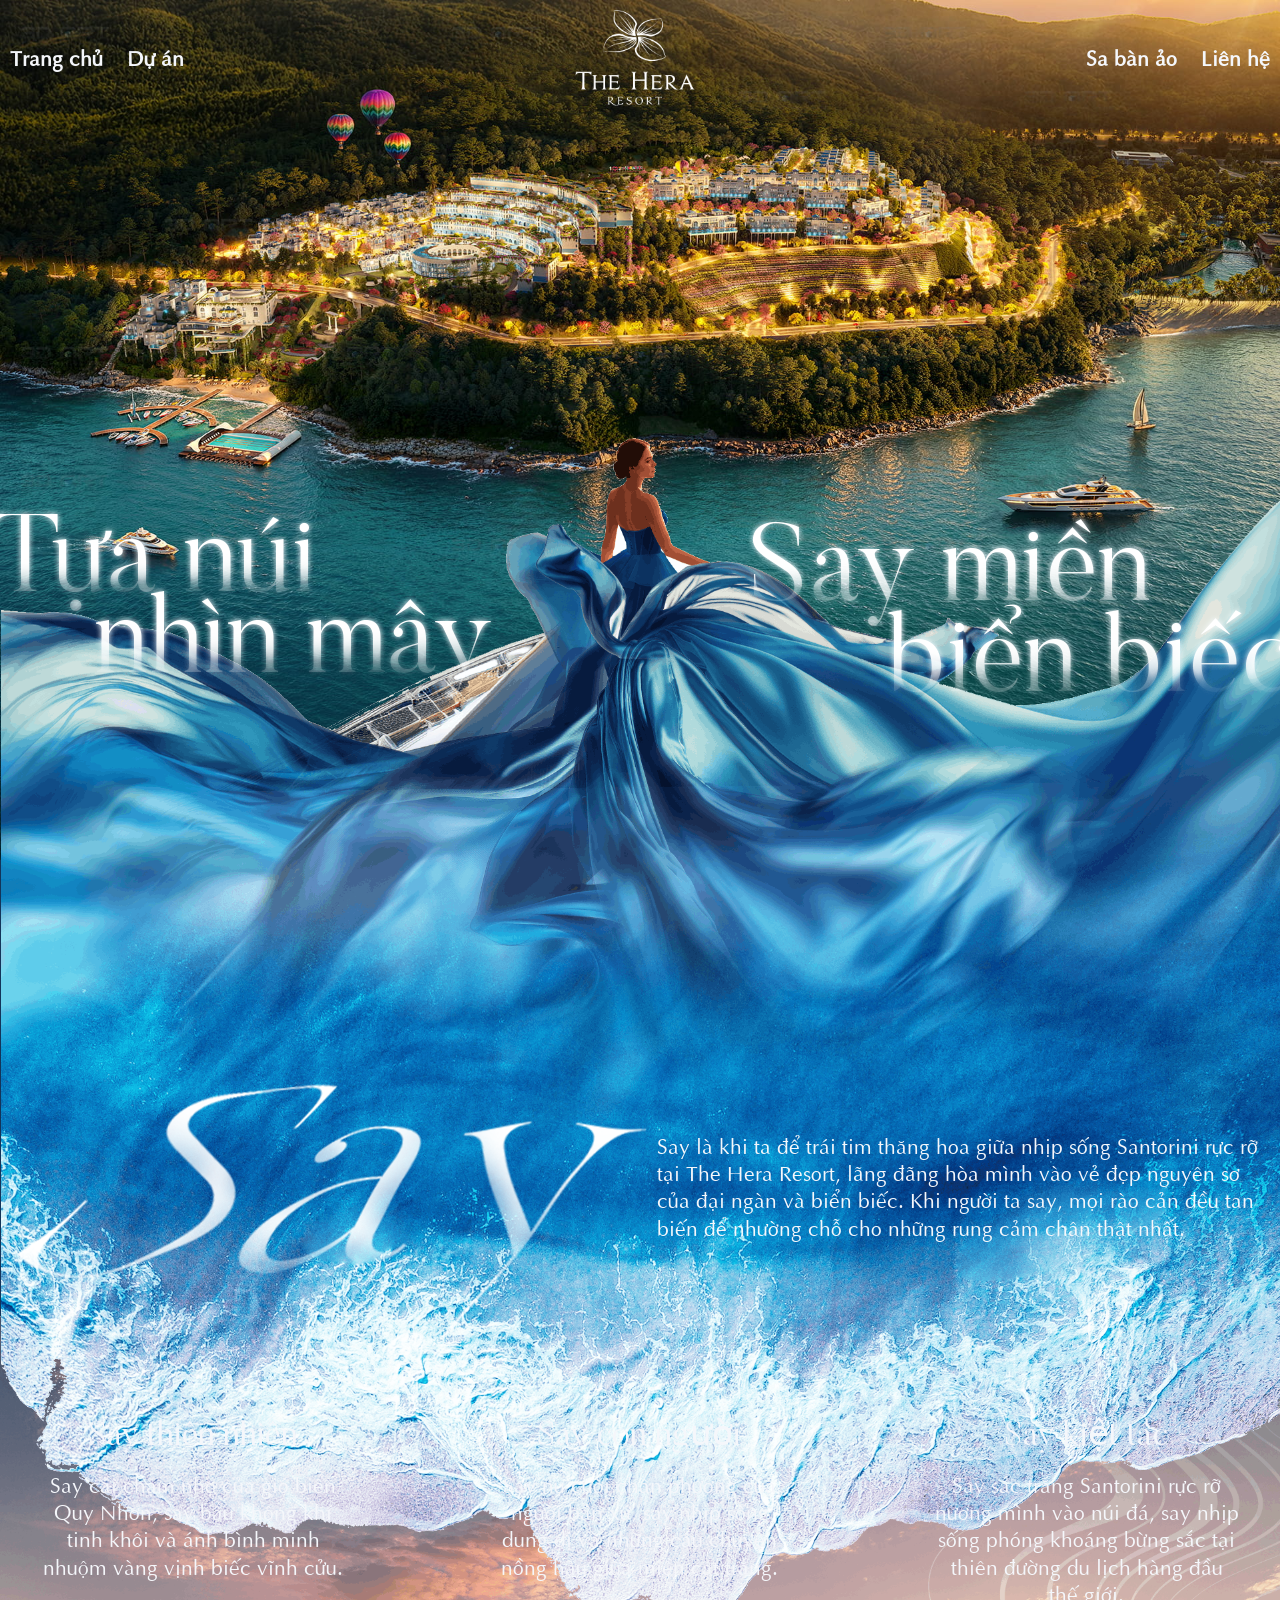
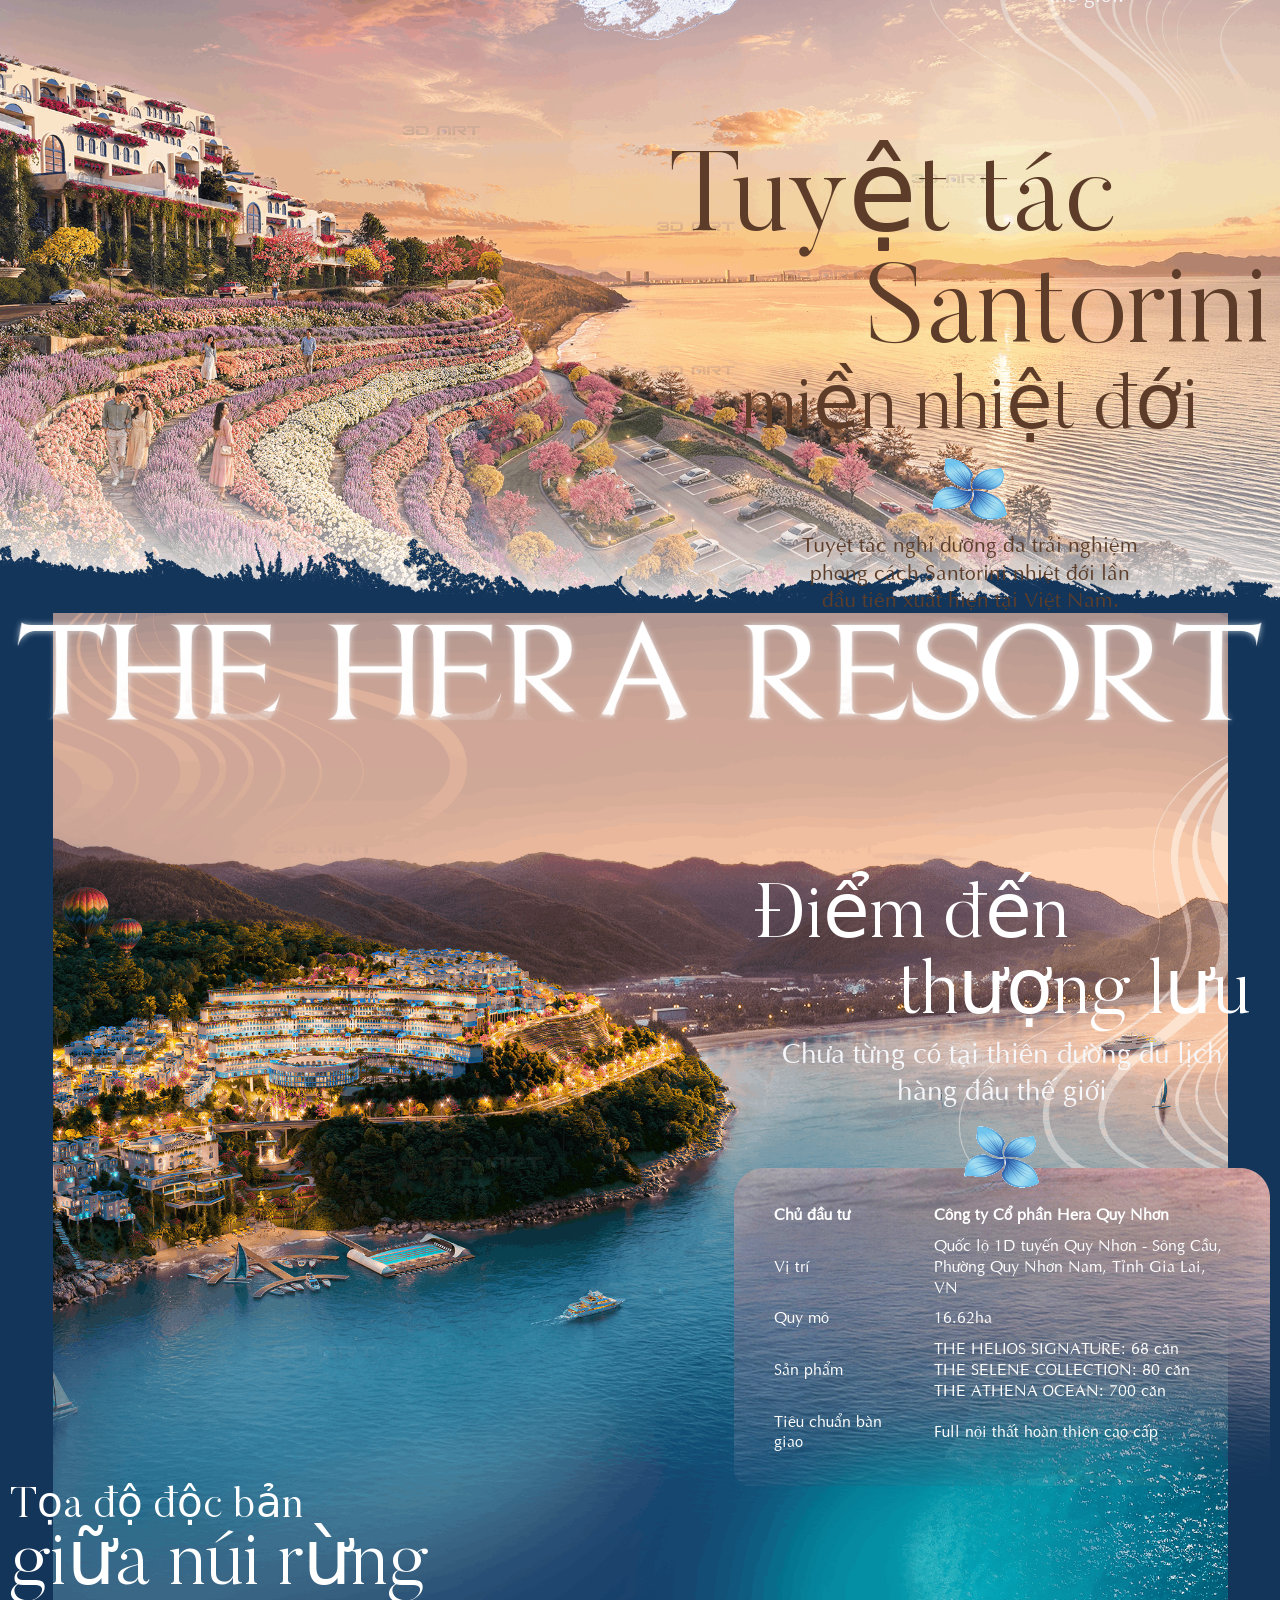
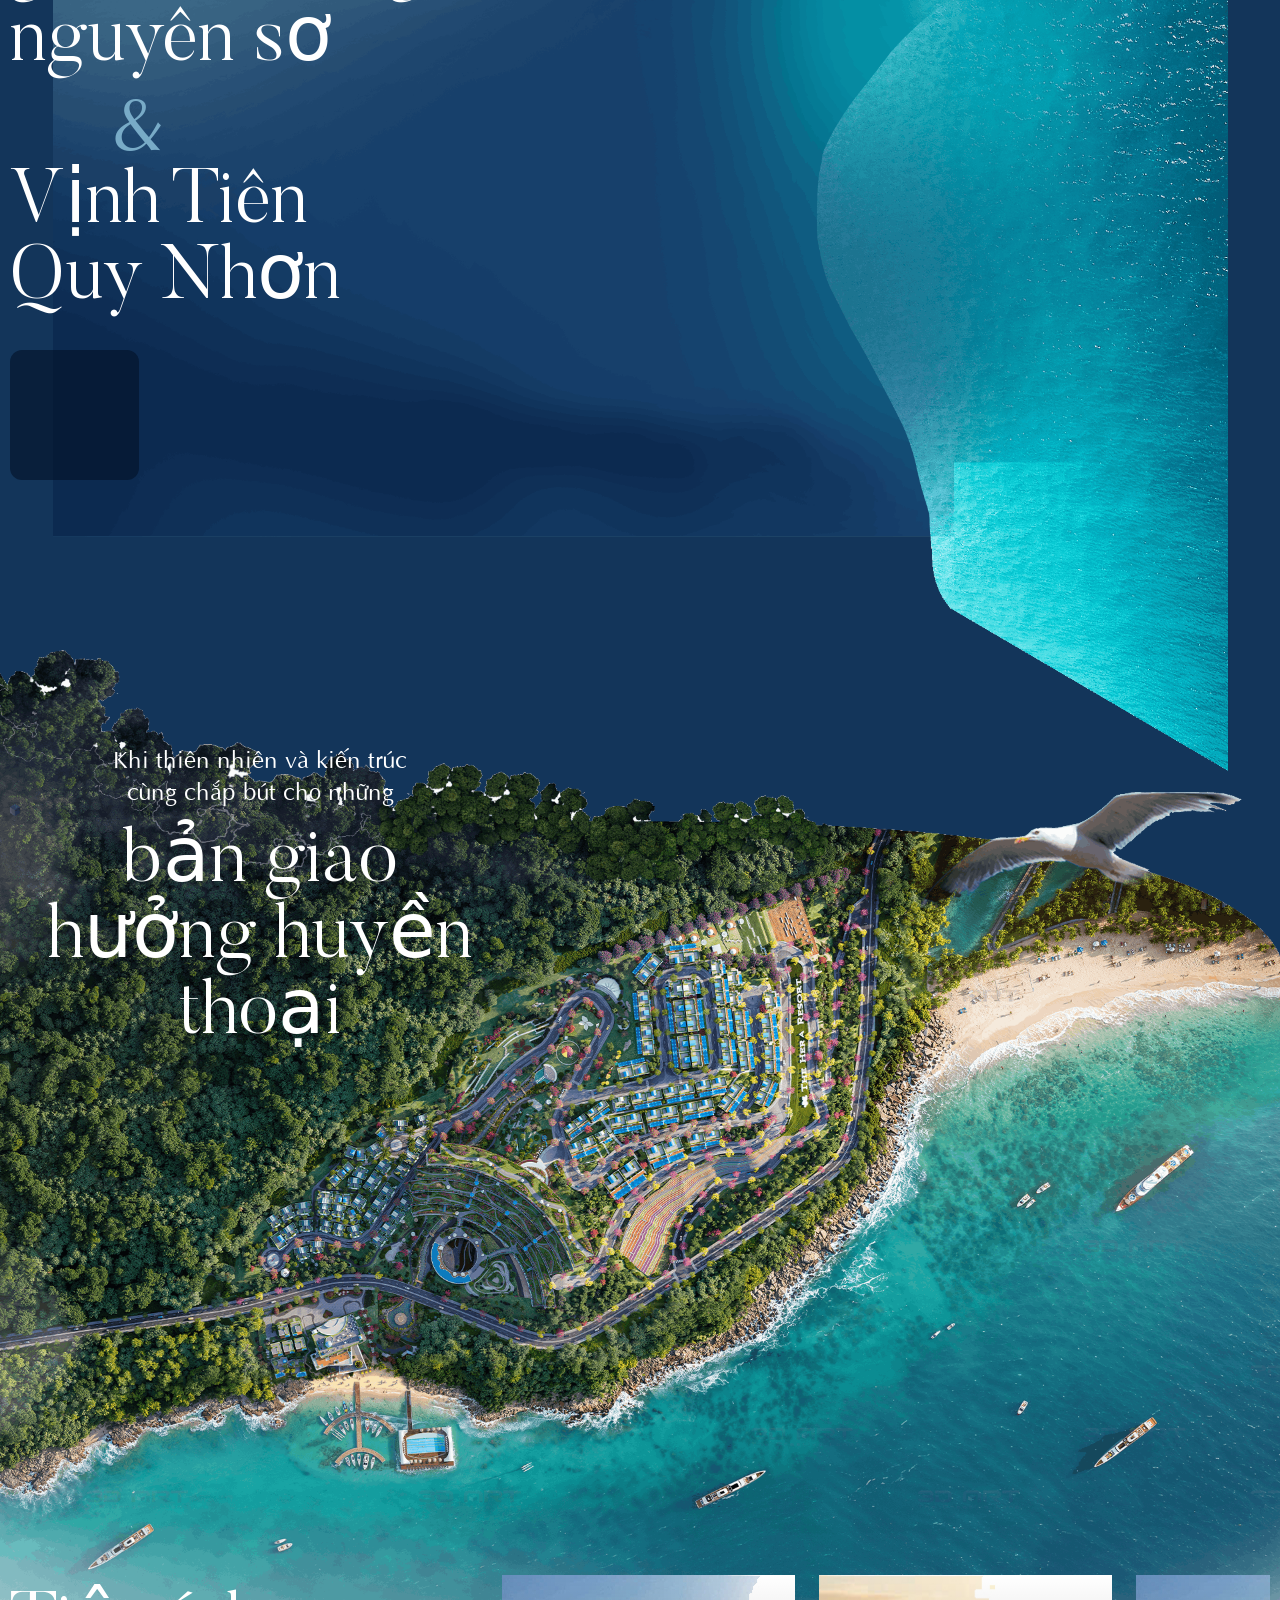
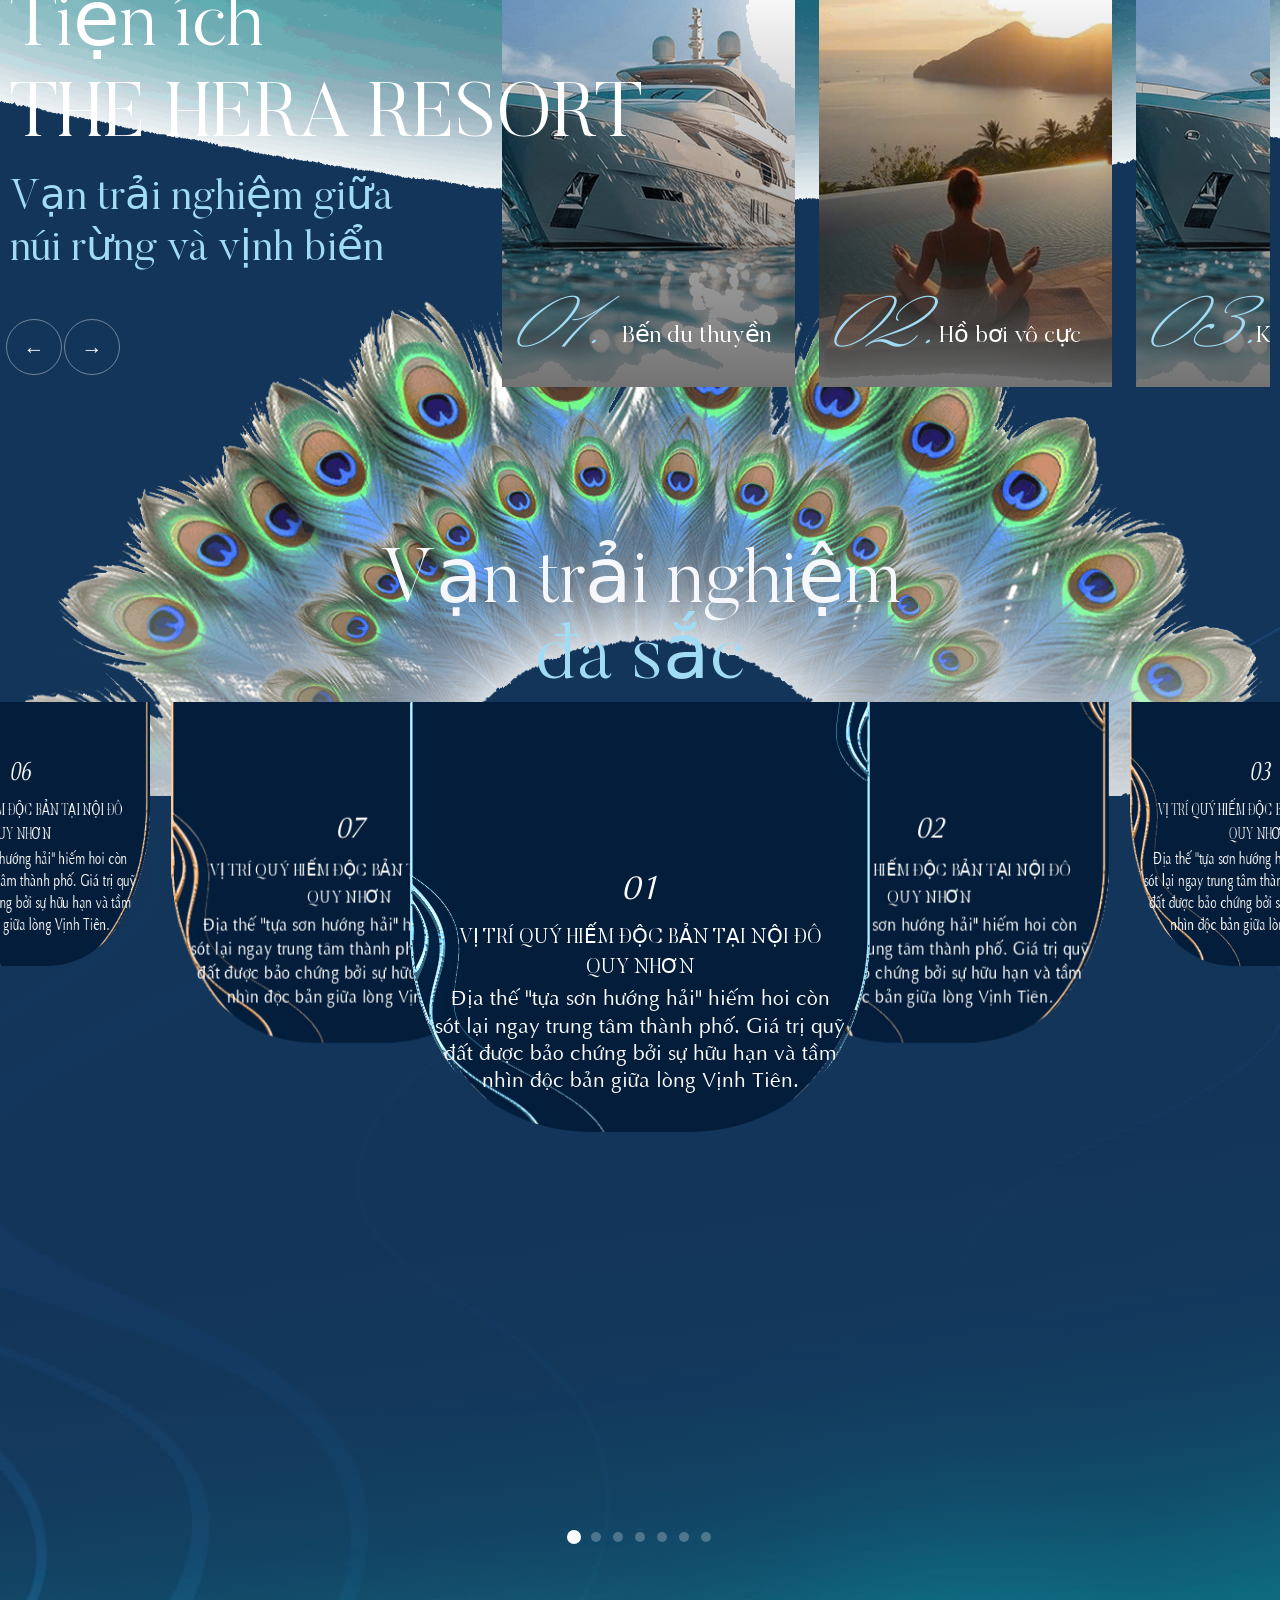
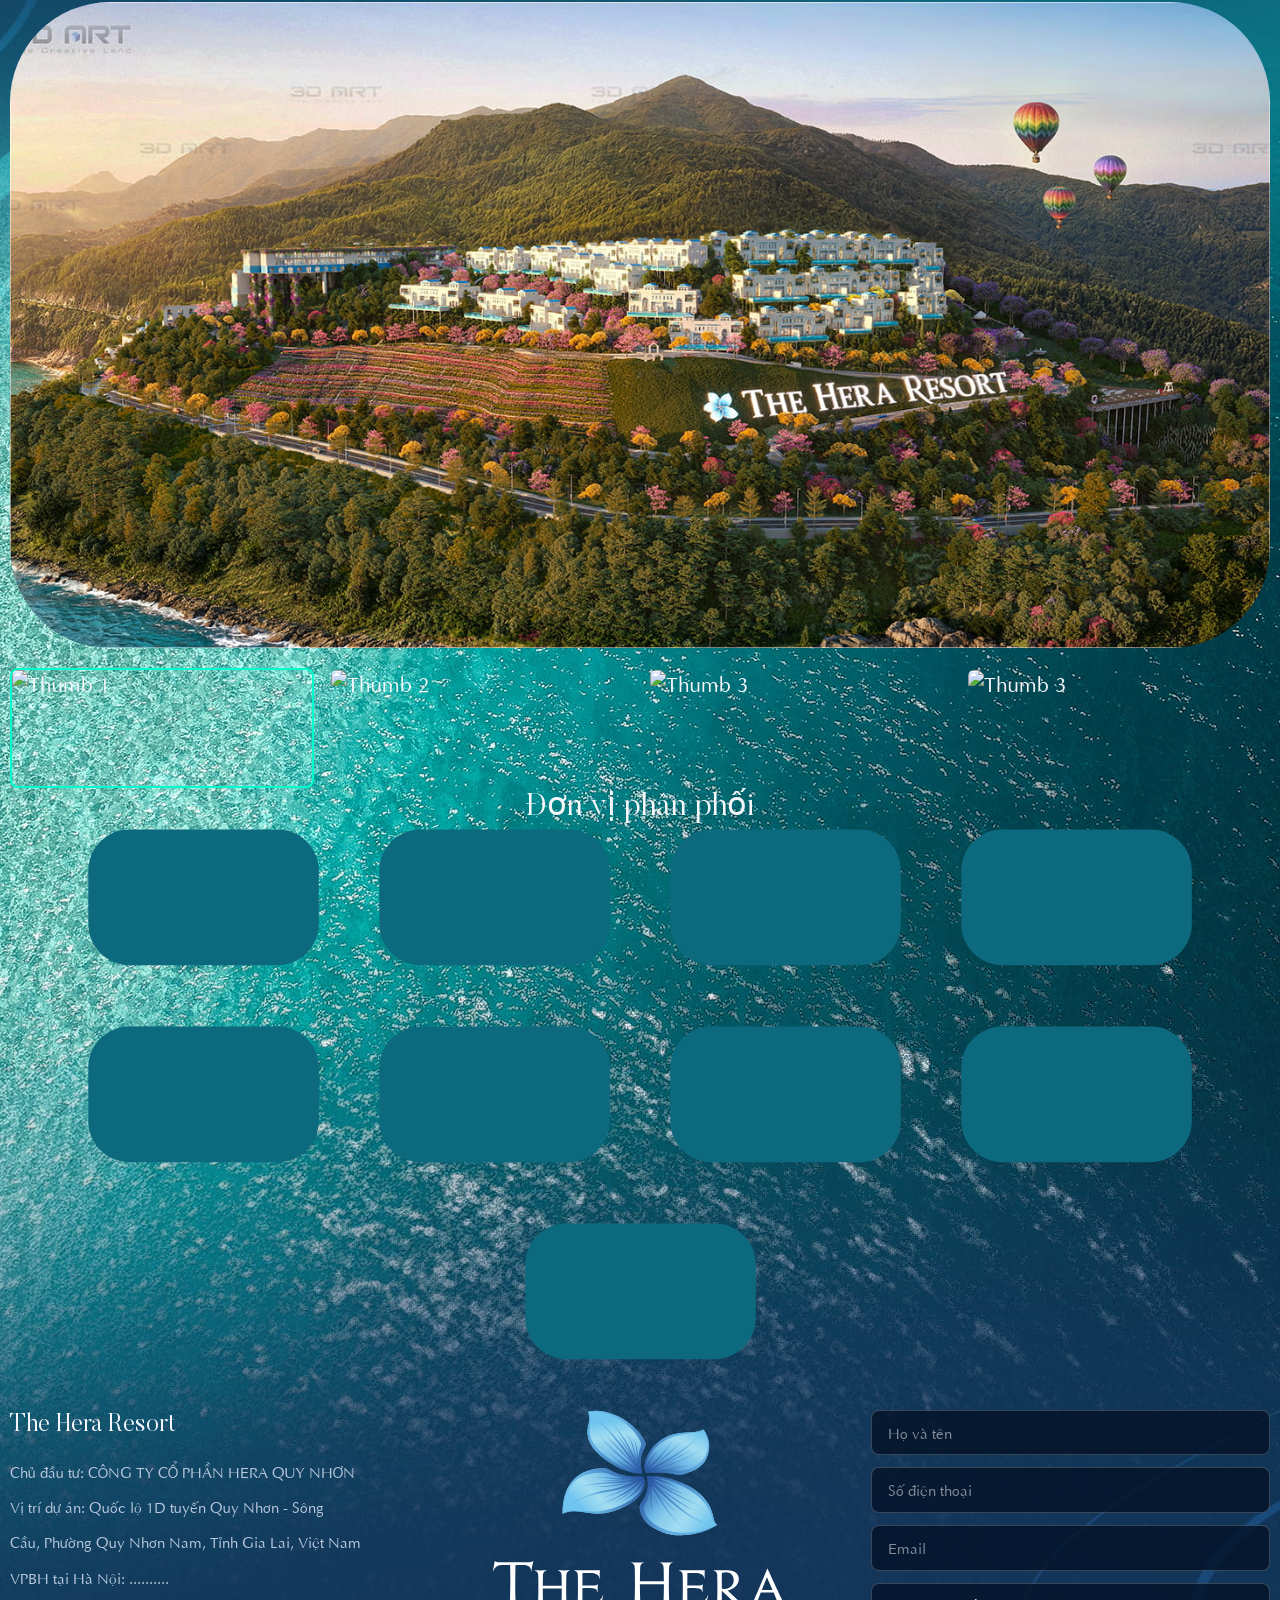
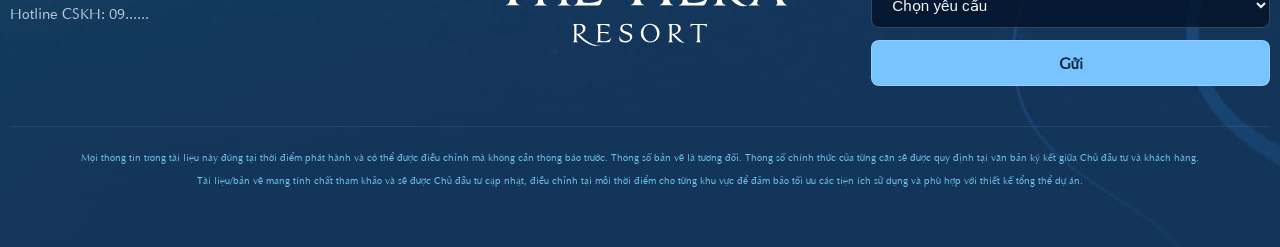
==== commit 7b71cd7f: "update" ====
--- a/index.html
+++ b/index.html
@@ -39,29 +39,31 @@
         </section>
 
         <section class="section section-1" style="background-image: url('images/image-section-1.png');">
-            <div class="amenities-text">
-                <div class="amenities-actions">
-                    <a href="#project" class="btn btn-primary">Tựa núi, nhìn mây</a>
-                    <a href="#map" class="btn btn-secondary">Say miền, biển biếc</a>
-                </div>
-            </div>
-            <div class="say">
-                <img src="images/say.png" alt="Say">
-                <p>Say là khi ta để trái tim thăng hoa giữa nhịp sống Santorini rực rỡ tại The Hera Resort, lãng đãng hòa mình vào vẻ đẹp nguyên sơ của đại ngàn và biển biếc. Khi người ta say, mọi rào cản đều tan biến để nhường chỗ cho những rung cảm chân
-                    thật nhất.</p>
-            </div>
-            <div class="say-item">
-                <div class="say-item-content">
-                    <h3>Say thiên nhiên</h3>
-                    <p>Say cái chạm nhẹ của gió biển Quy Nhơn, say bầu không khí tinh khôi và ánh bình minh nhuộm vàng vịnh biếc vĩnh cửu.</p>
-                </div>
-                <div class="say-item-content">
-                    <h3>Say con người</h3>
-                    <p>Say nụ cười chân phương của người bản xứ, say nhịp sống dung dị và những câu chuyện nồng hậu giữa miền cát trắng.</p>
-                </div>
-                <div class="say-item-content">
-                    <h3>Say kiệt tác</h3>
-                    <p>Say sắc trắng Santorini rực rỡ nương mình vào núi đá, say nhịp sống phóng khoáng bừng sắc tại thiên đường du lịch hàng đầu thế giới.</p>
+            <div class="container">
+                <div class="amenities-text">
+                    <div class="amenities-actions">
+                        <img src="images/2.png" alt="">
+                        <img src="images/1.png" alt="">
+                    </div>
+                </div>
+                <div class="say">
+                    <img src="images/say-text.png" alt="Say">
+                    <p>Say là khi ta để trái tim thăng hoa giữa nhịp sống Santorini rực rỡ tại The Hera Resort, lãng đãng hòa mình vào vẻ đẹp nguyên sơ của đại ngàn và biển biếc. Khi người ta say, mọi rào cản đều tan biến để nhường chỗ cho những rung cảm
+                        chân thật nhất.</p>
+                </div>
+                <div class="say-item">
+                    <div class="say-item-content">
+                        <h3>Say thiên nhiên</h3>
+                        <p>Say cái chạm nhẹ của gió biển Quy Nhơn, say bầu không khí tinh khôi và ánh bình minh nhuộm vàng vịnh biếc vĩnh cửu.</p>
+                    </div>
+                    <div class="say-item-content">
+                        <h3>Say con người</h3>
+                        <p>Say nụ cười chân phương của người bản xứ, say nhịp sống dung dị và những câu chuyện nồng hậu giữa miền cát trắng.</p>
+                    </div>
+                    <div class="say-item-content">
+                        <h3>Say kiệt tác</h3>
+                        <p>Say sắc trắng Santorini rực rỡ nương mình vào núi đá, say nhịp sống phóng khoáng bừng sắc tại thiên đường du lịch hàng đầu thế giới.</p>
+                    </div>
                 </div>
             </div>
         </section>
--- a/css/experience.css
+++ b/css/experience.css
@@ -17,7 +17,8 @@
 }
 
 .arc-header-img {
-    text-align: center;
+    display: flex;
+    justify-content: center;
     margin-bottom: -250px;
 }
 
--- a/css/style.css
+++ b/css/style.css
@@ -186,6 +186,7 @@
 
 .section-3 {
     aspect-ratio: 1920/2639;
+    margin-top: -1px;
 }
 
 .section-4 {
@@ -195,6 +196,7 @@
 
 .section-5 {
     padding: 0;
+    margin-top: -10%;
 }
 
 .section-top {
@@ -327,6 +329,9 @@
 }
 
 .image-map {
+    position: absolute;
+    bottom: 0;
+    right: 0;
     display: none;
 }
 
@@ -343,44 +348,42 @@
     border-radius: 12px;
 }
 
+.amenities-actions {
+    display: flex;
+    align-items: center;
+    justify-content: center;
+    gap: 250px;
+    margin-top: 0;
+    padding-top: 70px;
+}
+
 .say {
-    opacity: 0;
-    transform: translateY(24px);
-    transition: opacity 0.9s ease, transform 0.9s ease;
-}
-
-.say.visible {
-    opacity: 1;
-    transform: none;
-}
-
-.say img {
-    max-width: 200px;
-    margin-bottom: 16px;
-}
+    display: flex;
+    gap: 10px;
+    margin-top: 30%;
+}
+
+.say p {
+    margin-top: 50px;
+}
+
+.say img {}
 
 .say-item {
-    opacity: 0;
-    transform: translateY(24px);
-    transition: opacity 0.9s ease, transform 0.9s ease;
     display: grid;
     grid-template-columns: repeat(3, 1fr);
-    gap: 24px;
-}
-
-.say-item.visible {
-    opacity: 1;
-    transform: none;
+    gap: 80px;
+    margin-top: 50px;
 }
 
 .say-item-content {
     text-align: center;
-    padding: 0 24px;
+    padding: 0 30px;
 }
 
 .say-item-content h3 {
     margin-bottom: 12px;
-    font-size: 1.1rem;
+    font-size: 34px;
 }
 
 .name-du-an {
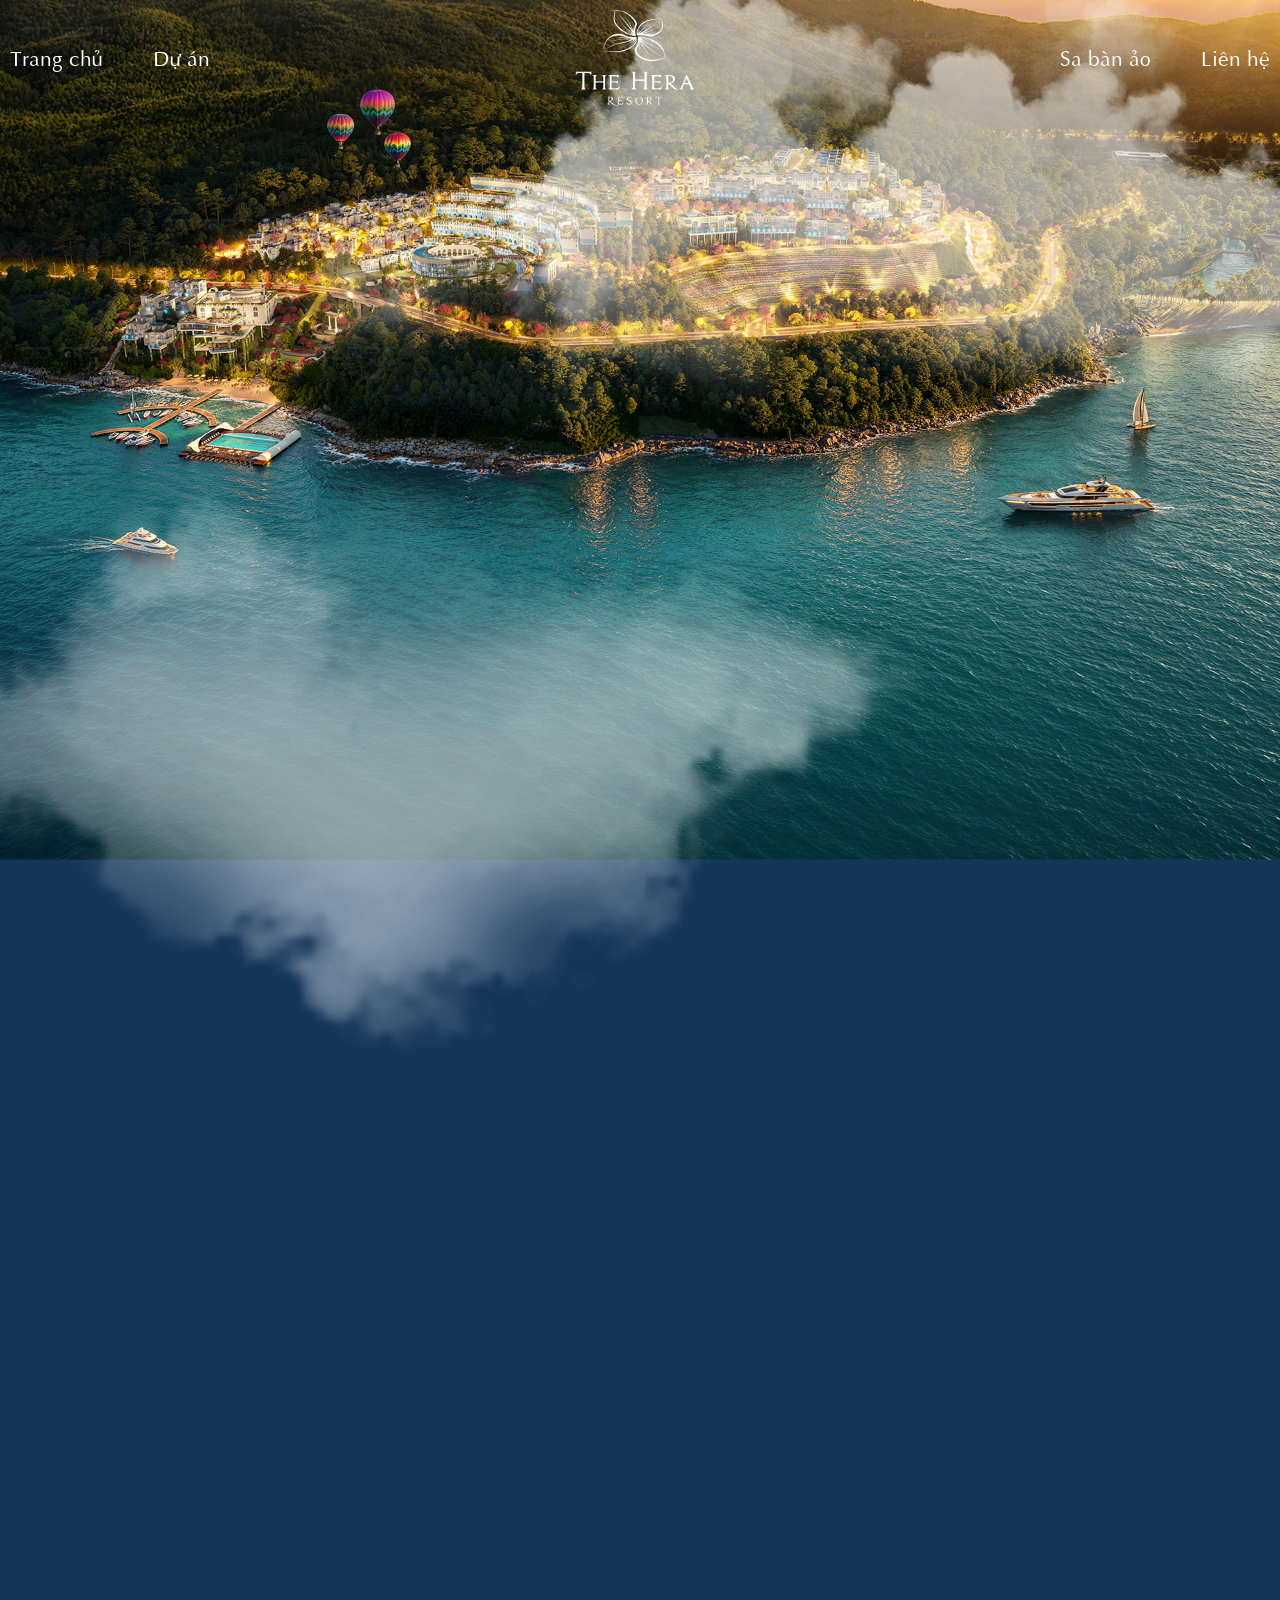
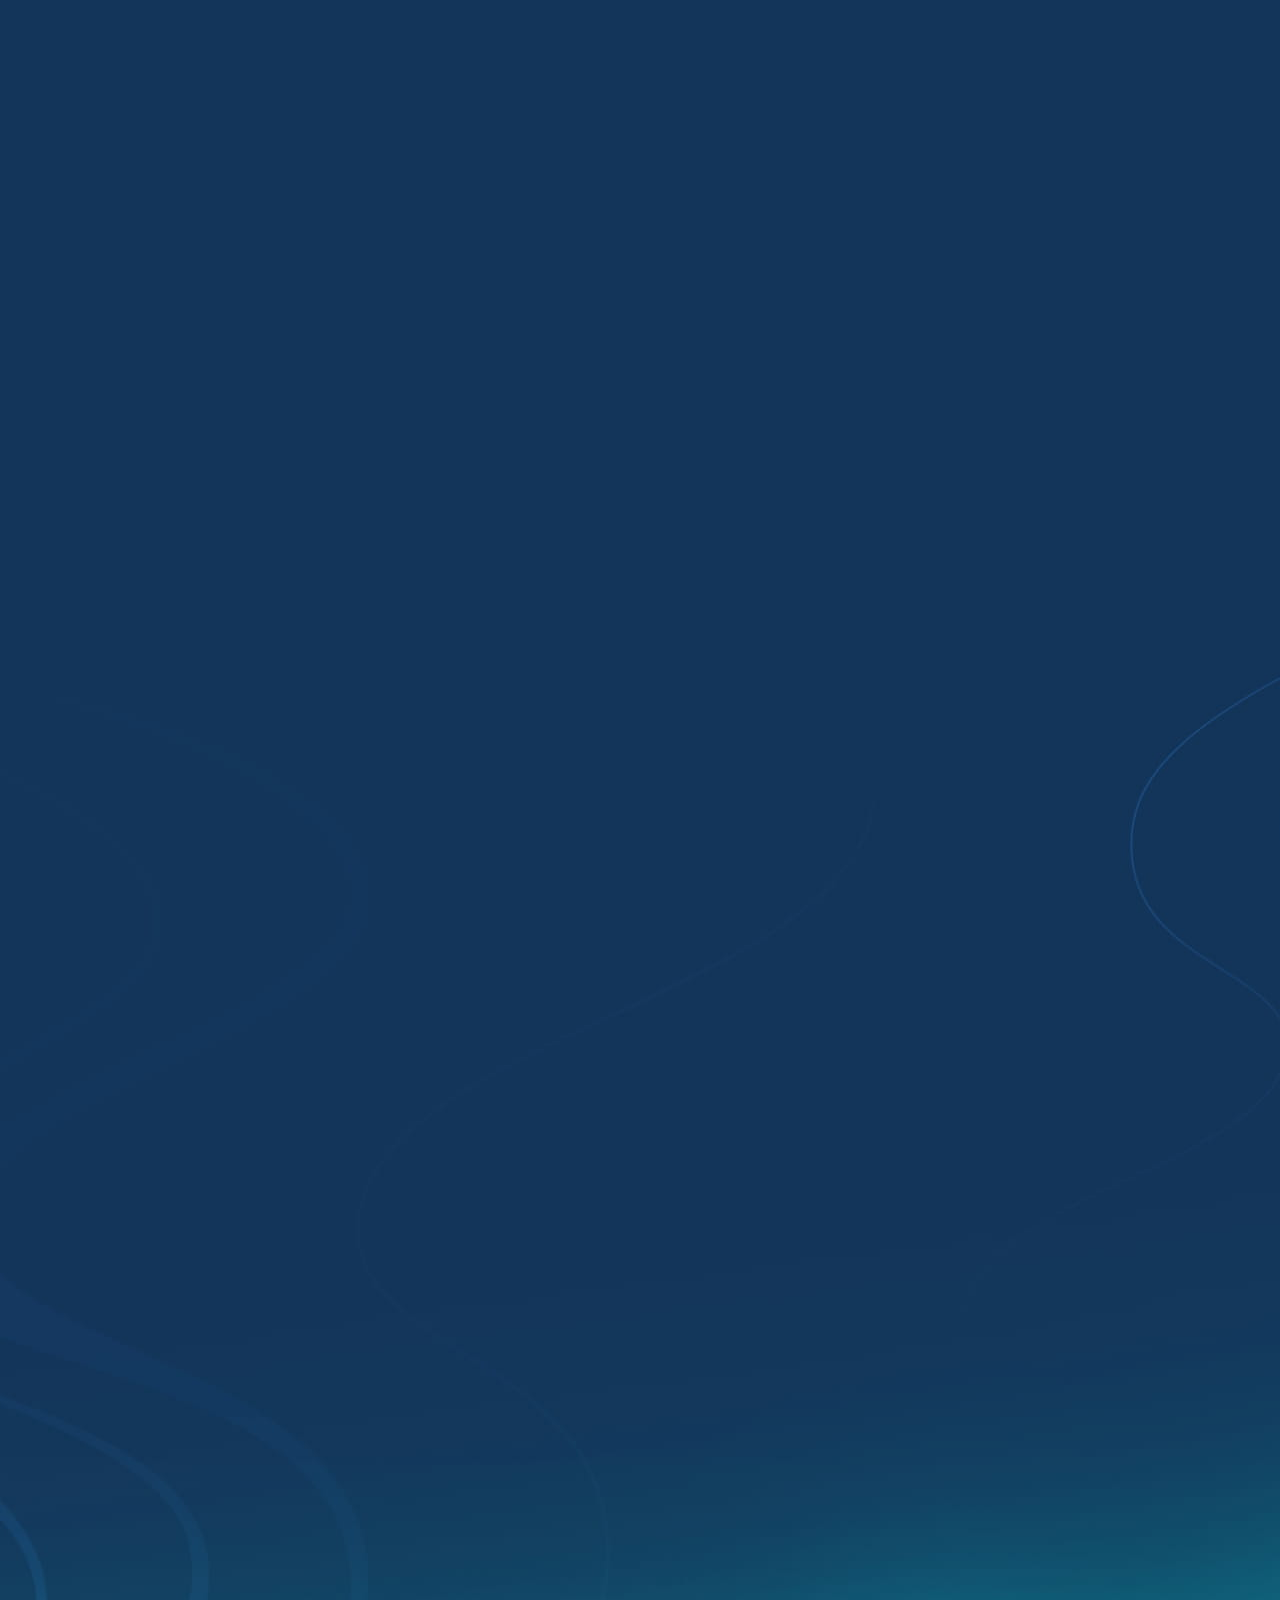
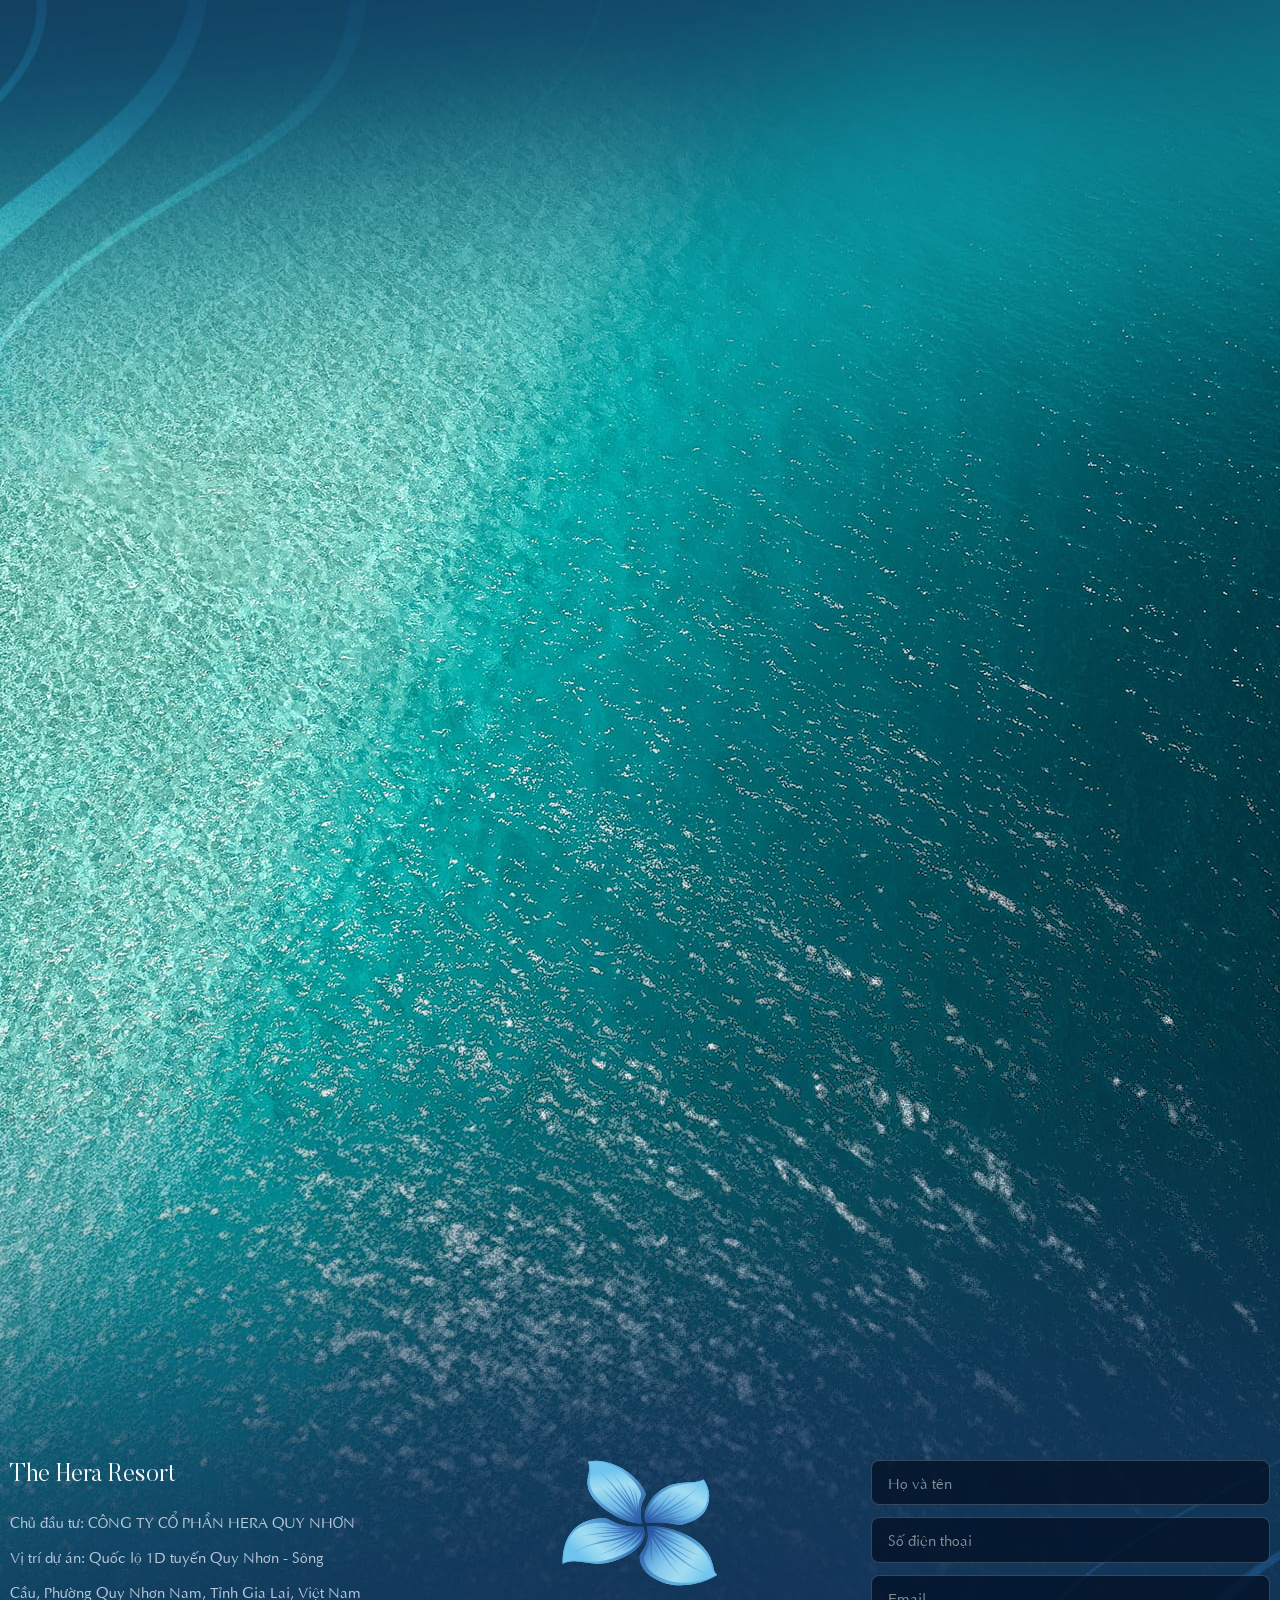
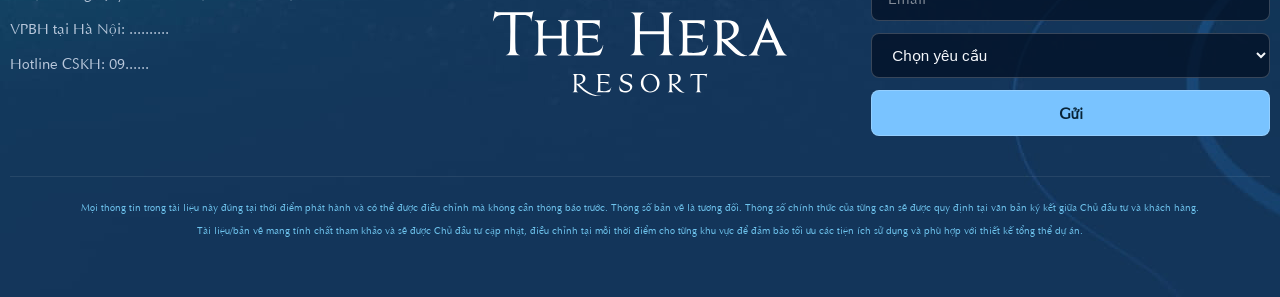
==== commit 17f19c73: "update" ====
--- a/index.html
+++ b/index.html
@@ -11,6 +11,8 @@
     <link rel="stylesheet" href="css/gallery.css">
     <link rel="stylesheet" href="css/experience.css">
     <link rel="stylesheet" href="css/amenities.css">
+    <link rel="stylesheet" href="css/top.css">
+    <link rel="stylesheet" href="css/animations.css">
     <link rel="stylesheet" href="css/style.css">
 
 </head>
@@ -36,31 +38,33 @@
     <main class="page-content">
 
         <section class="section section-top" style="background-image: url('images/image-bg-header.jpg');">
-        </section>
-
-        <section class="section section-1" style="background-image: url('images/image-section-1.png');">
+            <div class="cloud cloud-1 layer"><img src="images/cloud-1.png" alt=""></div>
+            <div class="cloud cloud-2 layer"><img src="images/cloud-2.png" alt=""></div>
+        </section>
+
+        <section class="section section-1" style="background-image: url('images/image-section-1.png');" data-animation="fadeUp">
             <div class="container">
-                <div class="amenities-text">
+                <div class="amenities-text" data-animation="fadeUp">
                     <div class="amenities-actions">
                         <img src="images/2.png" alt="">
                         <img src="images/1.png" alt="">
                     </div>
                 </div>
-                <div class="say">
+                <div class="say" data-animation="fadeUp">
                     <img src="images/say-text.png" alt="Say">
                     <p>Say là khi ta để trái tim thăng hoa giữa nhịp sống Santorini rực rỡ tại The Hera Resort, lãng đãng hòa mình vào vẻ đẹp nguyên sơ của đại ngàn và biển biếc. Khi người ta say, mọi rào cản đều tan biến để nhường chỗ cho những rung cảm
                         chân thật nhất.</p>
                 </div>
-                <div class="say-item">
-                    <div class="say-item-content">
+                <div class="say-item" data-animation="stagger">
+                    <div class="say-item-content" data-stagger-item>
                         <h3>Say thiên nhiên</h3>
                         <p>Say cái chạm nhẹ của gió biển Quy Nhơn, say bầu không khí tinh khôi và ánh bình minh nhuộm vàng vịnh biếc vĩnh cửu.</p>
                     </div>
-                    <div class="say-item-content">
+                    <div class="say-item-content" data-stagger-item>
                         <h3>Say con người</h3>
                         <p>Say nụ cười chân phương của người bản xứ, say nhịp sống dung dị và những câu chuyện nồng hậu giữa miền cát trắng.</p>
                     </div>
-                    <div class="say-item-content">
+                    <div class="say-item-content" data-stagger-item>
                         <h3>Say kiệt tác</h3>
                         <p>Say sắc trắng Santorini rực rỡ nương mình vào núi đá, say nhịp sống phóng khoáng bừng sắc tại thiên đường du lịch hàng đầu thế giới.</p>
                     </div>
@@ -68,9 +72,9 @@
             </div>
         </section>
 
-        <section class="section section-2" style="background-image: url('images/image-section-2.png');">
+        <section class="section section-2" style="background-image: url('images/image-section-2.png');" data-animation="fadeUp">
             <div class="container">
-                <div class="section-2-content">
+                <div class="section-2-content" data-animation="fadeUp">
                     <h2>Tuyệt tác</h2>
                     <h2 class="right">Santorini</h2>
                     <h3>miền nhiệt đới</h3>
@@ -82,12 +86,12 @@
             </div>
         </section>
 
-        <section class="section section-3" style="background-image: url('images/image-section-3.png');">
-            <div class="name-du-an">
+        <section class="section section-3" style="background-image: url('images/image-section-3.png');" data-animation="fadeUp">
+            <div class="name-du-an" data-animation="fadeUp">
                 <img src="images/ten-du-an.png" alt="Tên dự án">
             </div>
             <div class="container">
-                <div class="destination">
+                <div class="destination" data-animation="fadeUp">
                     <h2>Điểm đến</h2>
                     <h2 class="right">thượng lưu</h2>
                     <p>Chưa từng có tại thiên đường du lịch hàng đầu thế giới</p>
@@ -141,18 +145,18 @@
             </div>
         </section>
 
-        <section class="section section-4" style="background-image: url('images/image-section-4.png');">
+        <section class="section section-4" style="background-image: url('images/image-section-4.png');" data-animation="fadeUp">
             <div class="container">
-                <div class="section-4-content">
+                <div class="section-4-content" data-animation="fadeUp">
                     <p>Khi thiên nhiên và kiến trúc<br> cùng chắp bút cho những</p>
                     <h2>bản giao hưởng huyền thoại</h2>
                 </div>
             </div>
 
-            <div class="amenities-content">
+            <div class="amenities-content" data-animation="fadeUp">
 
                 <div class="container">
-                    <div class="amenities-info">
+                    <div class="amenities-info" data-animation="fadeUp">
                         <h2 class="amenities-title">
                             Tiện ích<br> THE HERA RESORT
                         </h2>
@@ -221,12 +225,12 @@
             </div>
         </section>
 
-        <section class="section section-5" style="background-image: url('images/image-section-5.png');">
-            <div class="arc-header">
-                <div class="arc-header-img">
+        <section class="section section-5" data-animation="fadeUp">
+            <div class="arc-header" data-animation="stagger">
+                <div class="arc-header-img" data-stagger-item>
                     <img src="images/duoi-cong-1.png" alt="">
                 </div>
-                <div class="arc-header-text">
+                <div class="arc-header-text" data-stagger-item>
                     <h2>Vạn trải nghiệm <br><span>đa sắc</span></h2>
                     <p>Bền đa tầng lợi nhuận</p>
                 </div>
@@ -306,7 +310,7 @@
 
         </section>
 
-        <section class="section section-album">
+        <section class="section section-album" data-animation="fadeUp">
             <div class="container">
                 <div class="gallery-container">
                     <div class="main-display">
@@ -361,10 +365,10 @@
             </div>
         </section>
 
-        <section class="section section-partners">
-            <div class="container">
+        <section class="section section-partners" data-animation="fadeUp">
+            <div class="container" data-animation="fadeUp">
                 <h2>Đơn vị phân phối</h2>
-                <div class="partners-row">
+                <div class="partners-row" data-animation="fadeUp">
                     <img src="images/dv-1.png" alt="Đối tác 1">
                     <img src="images/dv-1.png" alt="Đối tác 2">
                     <img src="images/dv-1.png" alt="Đối tác 3">
@@ -420,10 +424,26 @@
         </div>
 
     </footer>
+
+    <!-- Smooth Scroll - Lenis -->
     <script src="https://cdn.jsdelivr.net/npm/swiper@11/swiper-bundle.min.js"></script>
+    <script src="https://cdn.jsdelivr.net/npm/@studio-freight/lenis@1.0.42/dist/lenis.min.js"></script>
+
+    <!-- GSAP Libraries -->
+    <script src="https://cdnjs.cloudflare.com/ajax/libs/gsap/3.12.2/gsap.min.js"></script>
+    <script src="https://cdnjs.cloudflare.com/ajax/libs/gsap/3.12.2/ScrollTrigger.min.js"></script>
+    <script src="https://cdnjs.cloudflare.com/ajax/libs/gsap/3.12.2/ScrollToPlugin.min.js"></script>
+    <script src="https://cdnjs.cloudflare.com/ajax/libs/gsap/3.12.2/PixiPlugin.min.js"></script>
+
+    <!-- SplitType for text animation -->
+    <script src="https://cdn.jsdelivr.net/npm/split-type@0.3.2/umd/index.min.js"></script>
+
+    <!-- Custom Scripts -->
+    <script src="js/utilities.js"></script>
     <script src="js/gallery.js"></script>
-
     <script src="js/custom.js"></script>
+    <script src="js/animations.js"></script>
+    <script src="js/top.js"></script>
 </body>
 
 </html>
--- a/css/top.css
+++ b/css/top.css
@@ -0,0 +1,67 @@
+/* =========================
+SECTION
+========================= */
+
+@keyframes fogMove1 {
+    0% {
+        transform: translateX(0);
+    }
+    100% {
+        transform: translateX(-300px);
+    }
+}
+
+@keyframes fogMove2 {
+    0% {
+        transform: translateX(0);
+    }
+    100% {
+        transform: translateX(300px);
+    }
+}
+
+
+/* =========================
+CLOUD
+========================= */
+
+.cloud {
+    pointer-events: none;
+    opacity: .7;
+    mix-blend-mode: screen;
+    position: absolute;
+    width: 100%;
+    height: 70vh;
+    overflow: hidden;
+}
+
+.cloud img {
+    width: 100%;
+    height: 100%;
+    object-fit: contain;
+    object-position: center;
+}
+
+.cloud-1 {
+    will-change: transform;
+    transition: transform 0.1s ease-out;
+    right: -20%;
+    top: -15%;
+}
+
+.cloud-2 {
+    will-change: transform;
+    transition: transform 0.1s ease-out;
+    top: 50vh;
+    left: -20%;
+}
+
+@keyframes pulseLight {
+    0%,
+    100% {
+        opacity: .7;
+    }
+    50% {
+        opacity: 1;
+    }
+}
--- a/css/animations.css
+++ b/css/animations.css
@@ -0,0 +1,481 @@
+/* =========================
+ANIMATION STYLES - GSAP ScrollTrigger
+========================= */
+
+
+/* Fade & Reveal Animations */
+
+.fade-up {
+    opacity: 0;
+    transform: translateY(30px);
+}
+
+.fade-up.active {
+    opacity: 1;
+    transform: translateY(0);
+}
+
+.fade-in {
+    opacity: 0;
+}
+
+.fade-in.active {
+    opacity: 1;
+}
+
+.reveal {
+    position: relative;
+    overflow: hidden;
+}
+
+.reveal::before {
+    content: '';
+    position: absolute;
+    top: 0;
+    left: 0;
+    right: 0;
+    bottom: 0;
+    background: var(--bg, #031023);
+    transform: scaleX(1);
+    transform-origin: right;
+    z-index: 10;
+}
+
+.reveal.active::before {
+    transform: scaleX(0);
+    transform-origin: left;
+}
+
+
+/* Text Animation */
+
+.text-split {
+    display: inline-block;
+    line-height: 1.2;
+}
+
+.text-split .char {
+    display: inline-block;
+    opacity: 0;
+    transform: translateY(20px) rotateX(-90deg);
+    transform-style: preserve-3d;
+}
+
+.text-split.active .char {
+    opacity: 1;
+    transform: translateY(0) rotateX(0deg);
+}
+
+
+/* Parallax Elements */
+
+.parallax {
+    will-change: transform;
+}
+
+
+/* Stagger Content */
+
+.stagger-item,
+[data-stagger-item] {
+    opacity: 0;
+    transform: translateY(30px);
+}
+
+.stagger-item.active,
+[data-stagger-item].active {
+    opacity: 1;
+    transform: translateY(0);
+}
+
+
+/* Pin Section */
+
+.pinned-section {
+    position: relative;
+}
+
+.pin-content {
+    position: relative;
+}
+
+
+/* Image Reveal */
+
+.image-reveal {
+    position: relative;
+    overflow: hidden;
+}
+
+.image-reveal img {
+    display: block;
+    width: 100%;
+    height: auto;
+}
+
+.image-reveal::before {
+    content: '';
+    position: absolute;
+    top: 0;
+    left: 0;
+    right: 0;
+    bottom: 0;
+    background: rgba(255, 255, 255, 0.15);
+    backdrop-filter: blur(4px);
+    transform: scaleX(1);
+    transform-origin: right;
+    z-index: 5;
+}
+
+.image-reveal.active::before {
+    transform: scaleX(0);
+    transform-origin: left;
+}
+
+
+/* Image Sequence Animation */
+
+.image-sequence {
+    position: relative;
+    overflow: hidden;
+    background: #000;
+}
+
+.image-sequence canvas,
+.image-sequence img {
+    display: block;
+    width: 100%;
+    height: auto;
+}
+
+
+/* Magnetic Button */
+
+.magnetic-btn {
+    position: relative;
+    display: inline-block;
+    padding: 12px 24px;
+    border: 2px solid var(--accent, #79c3ff);
+    background: transparent;
+    color: var(--accent, #79c3ff);
+    font-size: 16px;
+    font-family: inherit;
+    cursor: pointer;
+    overflow: hidden;
+    transition: color 0.3s ease;
+    z-index: 1;
+}
+
+.magnetic-btn::before {
+    content: '';
+    position: absolute;
+    top: 0;
+    left: -100%;
+    width: 100%;
+    height: 100%;
+    background: var(--accent, #79c3ff);
+    z-index: -1;
+    transition: left 0.3s ease;
+}
+
+.magnetic-btn:hover::before {
+    left: 0;
+}
+
+.magnetic-btn:hover {
+    color: var(--bg, #031023);
+}
+
+
+/* Horizontal Scroll Gallery */
+
+.h-scroll-gallery {
+    display: flex;
+    gap: 20px;
+    padding: 20px;
+}
+
+.h-scroll-gallery-item {
+    flex: 0 0 400px;
+    height: 300px;
+    border-radius: 8px;
+    overflow: hidden;
+    opacity: 0.6;
+    transition: opacity 0.3s ease;
+}
+
+.h-scroll-gallery-item.active {
+    opacity: 1;
+}
+
+.h-scroll-gallery-item img {
+    width: 100%;
+    height: 100%;
+    object-fit: cover;
+}
+
+
+/* Storytelling Section */
+
+.story-pin-section {
+    position: relative;
+    min-height: 300vh;
+}
+
+.story-content {
+    position: sticky;
+    top: 0;
+    height: 100vh;
+    display: flex;
+    align-items: center;
+    justify-content: center;
+    overflow: hidden;
+}
+
+.story-bg {
+    position: absolute;
+    width: 100%;
+    height: 100%;
+    top: 0;
+    left: 0;
+    background-size: cover;
+    background-position: center;
+    opacity: 0;
+    z-index: -1;
+}
+
+.story-bg.active {
+    opacity: 1;
+}
+
+.story-text {
+    position: relative;
+    z-index: 2;
+    max-width: 600px;
+    text-align: center;
+    padding: 40px;
+}
+
+
+/* Scroll-triggered animations */
+
+[data-animation="fadeUp"] {
+    opacity: 0;
+    transform: translateY(40px);
+}
+
+[data-animation="fadeUp"].animated {
+    opacity: 1;
+    transform: translateY(0);
+}
+
+[data-animation="fadeDown"] {
+    opacity: 0;
+    transform: translateY(-40px);
+}
+
+[data-animation="fadeDown"].animated {
+    opacity: 1;
+    transform: translateY(0);
+}
+
+[data-animation="fadeLeft"] {
+    opacity: 0;
+    transform: translateX(-40px);
+}
+
+[data-animation="fadeLeft"].animated {
+    opacity: 1;
+    transform: translateX(0);
+}
+
+[data-animation="fadeRight"] {
+    opacity: 0;
+    transform: translateX(40px);
+}
+
+[data-animation="fadeRight"].animated {
+    opacity: 1;
+    transform: translateX(0);
+}
+
+[data-animation="zoomIn"] {
+    opacity: 0;
+    transform: scale(0.9);
+}
+
+[data-animation="zoomIn"].animated {
+    opacity: 1;
+    transform: scale(1);
+}
+
+[data-animation="rotateIn"] {
+    opacity: 0;
+    transform: rotate(-10deg) scale(0.95);
+}
+
+[data-animation="rotateIn"].animated {
+    opacity: 1;
+    transform: rotate(0) scale(1);
+}
+
+
+/* Smooth reveal with animation */
+
+.anim-reveal-in {
+    opacity: 0;
+    clip-path: polygon(0 0, 0 0, 0 100%, 0 100%);
+}
+
+.anim-reveal-in.active {
+    opacity: 1;
+    clip-path: polygon(0 0, 100% 0, 100% 100%, 0 100%);
+}
+
+
+/* Text character animation */
+
+.anim-char {
+    opacity: 0;
+    transform: translateY(20px);
+    display: inline-block;
+}
+
+.anim-char.active {
+    opacity: 1;
+    transform: translateY(0);
+}
+
+
+/* Mouse follow cursor */
+
+.mouse-follow {
+    position: relative;
+    pointer-events: none;
+}
+
+.mouse-follow-cursor {
+    position: fixed;
+    width: 30px;
+    height: 30px;
+    border: 2px solid var(--accent, #79c3ff);
+    border-radius: 50%;
+    pointer-events: none;
+    display: none;
+    z-index: 9999;
+    mix-blend-mode: screen;
+}
+
+.mouse-follow-cursor.active {
+    display: block;
+}
+
+
+/* Parallax background */
+
+.parallax-bg {
+    background-attachment: fixed;
+    background-position: center;
+    background-repeat: no-repeat;
+    background-size: cover;
+}
+
+
+/* Smooth transition for all animations */
+
+[data-animation],
+.fade-up,
+.fade-in,
+.reveal,
+.stagger-item,
+.image-reveal,
+.story-bg {
+    transition: all 0.6s cubic-bezier(0.23, 1, 0.320, 1);
+}
+
+
+/* Delay utilities */
+
+.delay-100 {
+    transition-delay: 0.1s;
+}
+
+.delay-200 {
+    transition-delay: 0.2s;
+}
+
+.delay-300 {
+    transition-delay: 0.3s;
+}
+
+.delay-400 {
+    transition-delay: 0.4s;
+}
+
+.delay-500 {
+    transition-delay: 0.5s;
+}
+
+
+/* Easing functions */
+
+@supports (animation: test) {
+    @keyframes slideInUp {
+        from {
+            opacity: 0;
+            transform: translate3d(0, 40px, 0);
+        }
+        to {
+            opacity: 1;
+            transform: translate3d(0, 0, 0);
+        }
+    }
+    @keyframes slideInDown {
+        from {
+            opacity: 0;
+            transform: translate3d(0, -40px, 0);
+        }
+        to {
+            opacity: 1;
+            transform: translate3d(0, 0, 0);
+        }
+    }
+    @keyframes slideInLeft {
+        from {
+            opacity: 0;
+            transform: translate3d(-40px, 0, 0);
+        }
+        to {
+            opacity: 1;
+            transform: translate3d(0, 0, 0);
+        }
+    }
+    @keyframes slideInRight {
+        from {
+            opacity: 0;
+            transform: translate3d(40px, 0, 0);
+        }
+        to {
+            opacity: 1;
+            transform: translate3d(0, 0, 0);
+        }
+    }
+    @keyframes fadeInScale {
+        from {
+            opacity: 0;
+            transform: scale(0.9);
+        }
+        to {
+            opacity: 1;
+            transform: scale(1);
+        }
+    }
+    @keyframes revealMask {
+        from {
+            clip-path: polygon(0 0, 0 0, 0 100%, 0 100%);
+        }
+        to {
+            clip-path: polygon(0 0, 100% 0, 100% 100%, 0 100%);
+        }
+    }
+}
--- a/css/style.css
+++ b/css/style.css
@@ -109,7 +109,7 @@
 }
 
 .header {
-    position: fixed;
+    position: absolute;
     top: 0;
     left: 0;
     right: 0;
@@ -125,13 +125,13 @@
 
 .menu {
     display: flex;
-    gap: 24px;
+    gap: 50px;
 }
 
 .menu a {
-    color: var(--text);
+    color: #fff;
     text-decoration: none;
-    font-weight: 600;
+    font-size: 21px;
     transition: color 0.2s ease;
 }
 
@@ -507,7 +507,7 @@
 @media (max-width: 1080px) {}
 
 .footer {
-    padding: 50px 10px 20px;
+    padding: 100px 10px 20px;
 }
 
 .footer-top {
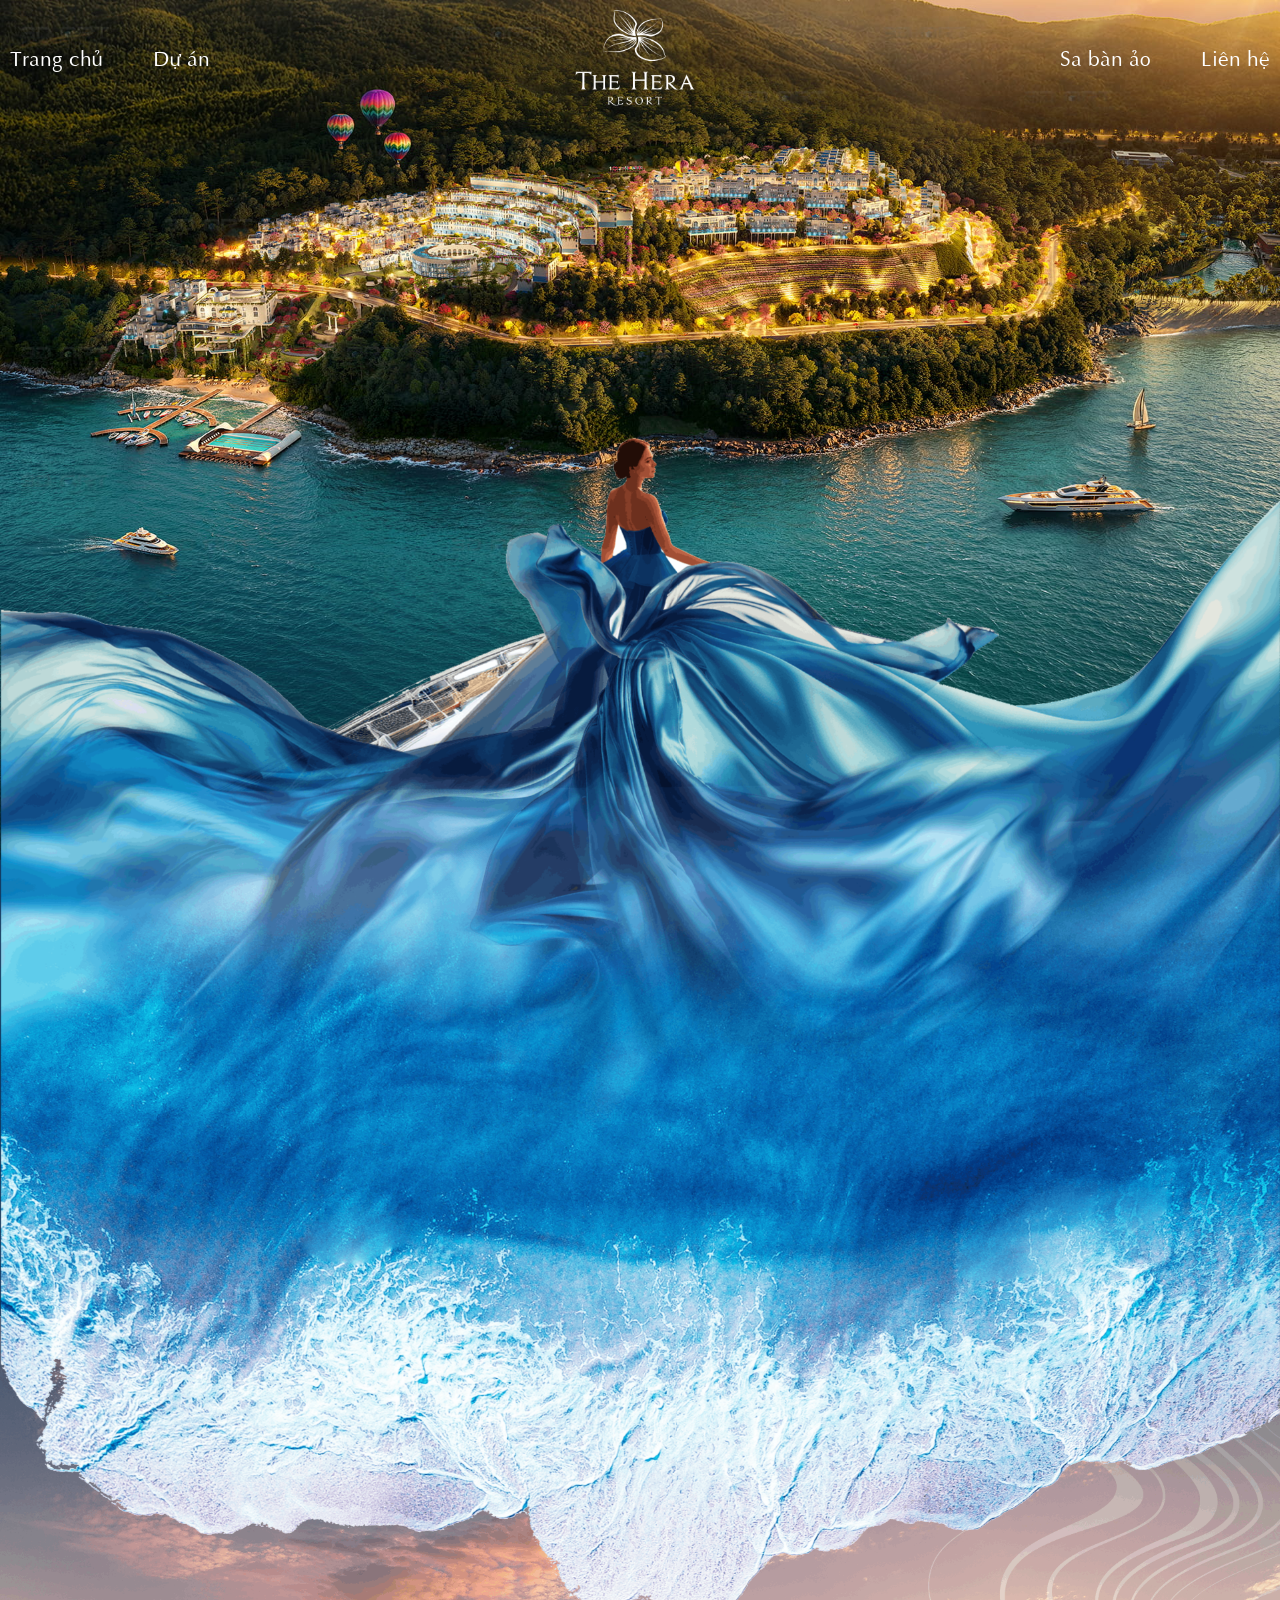
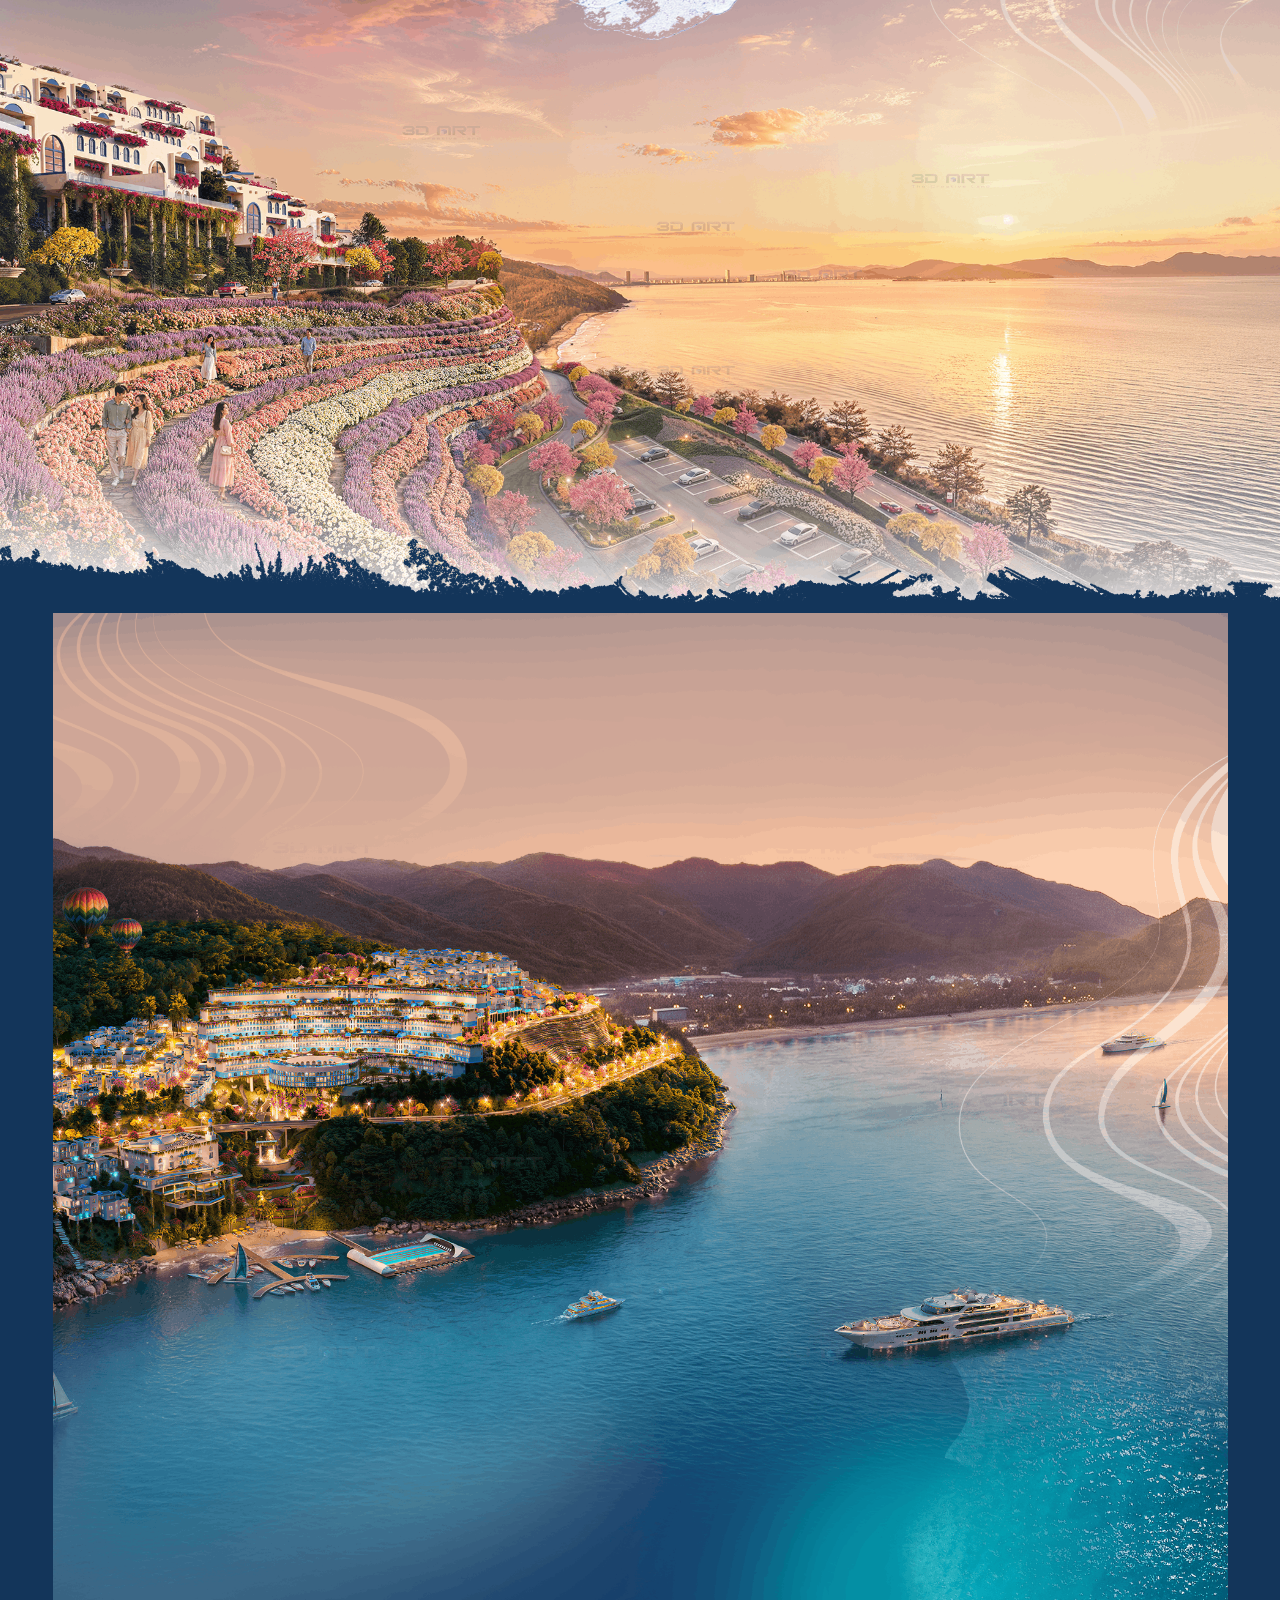
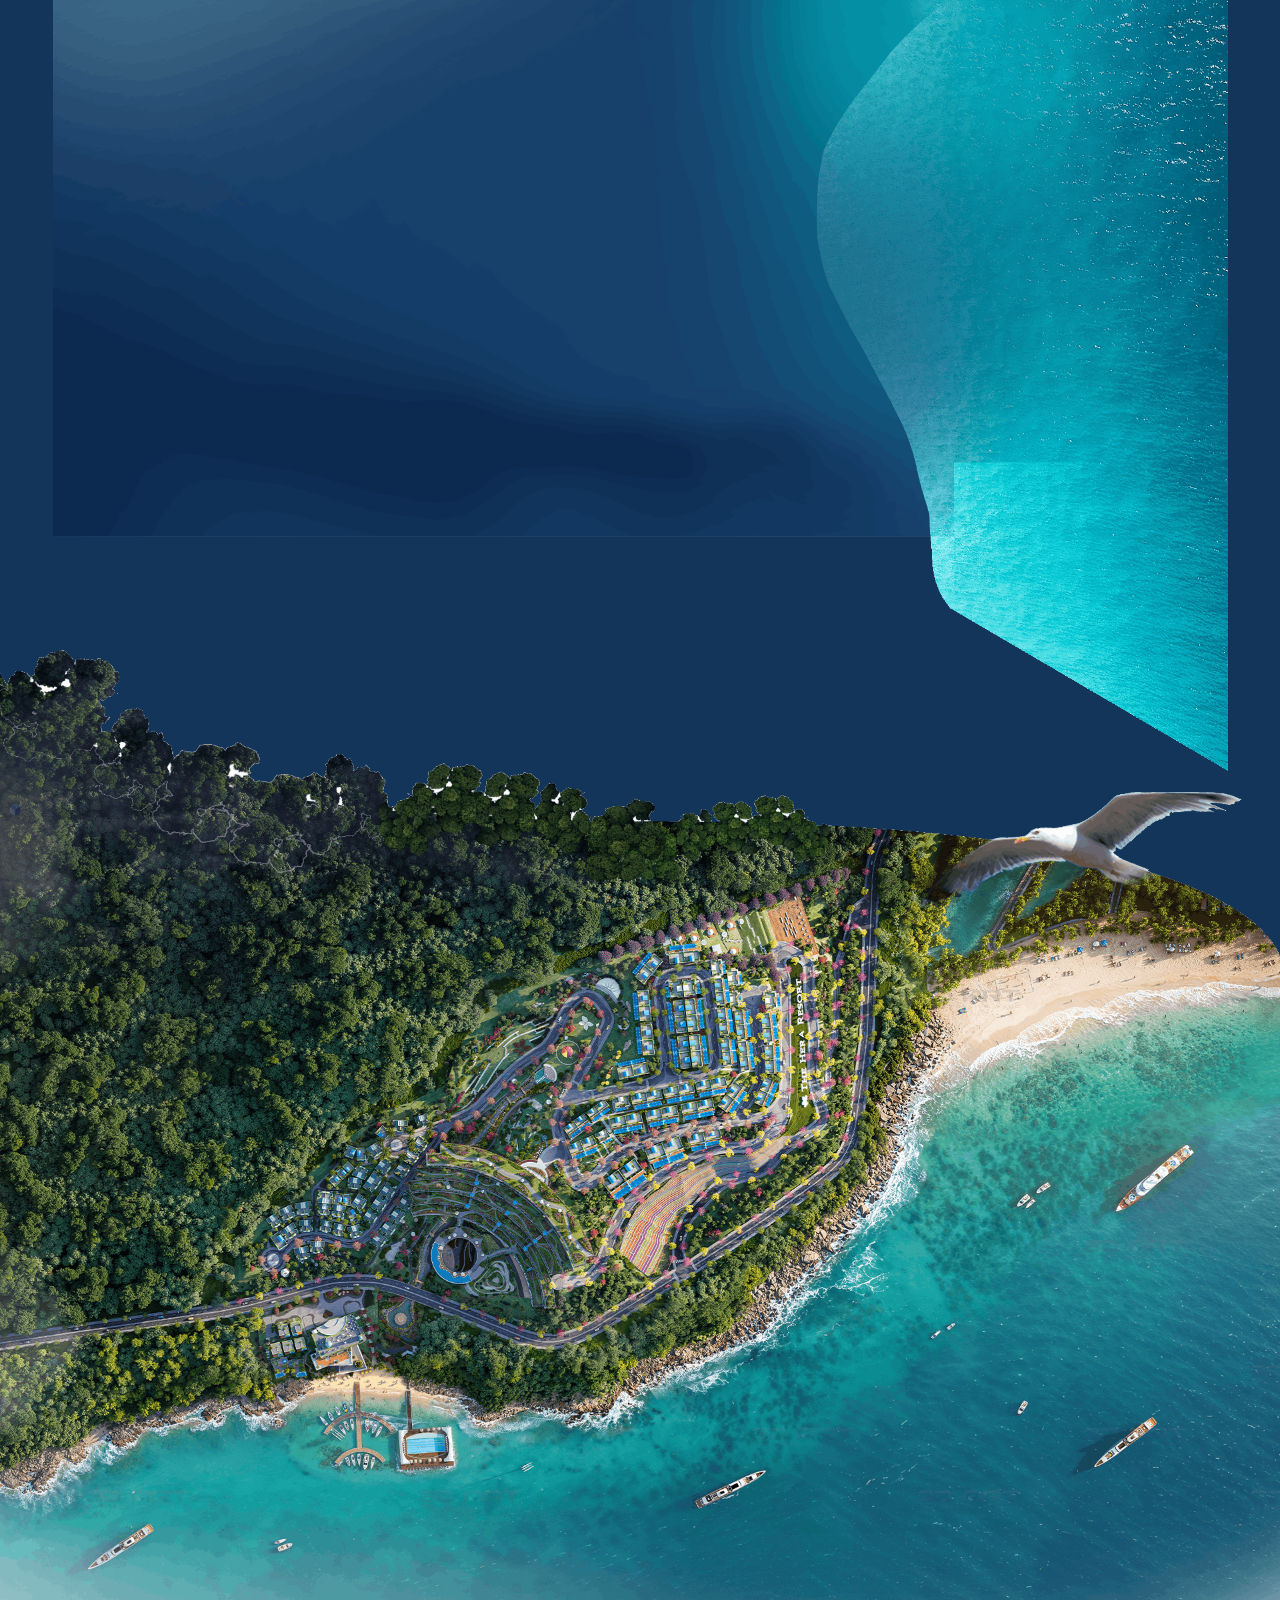
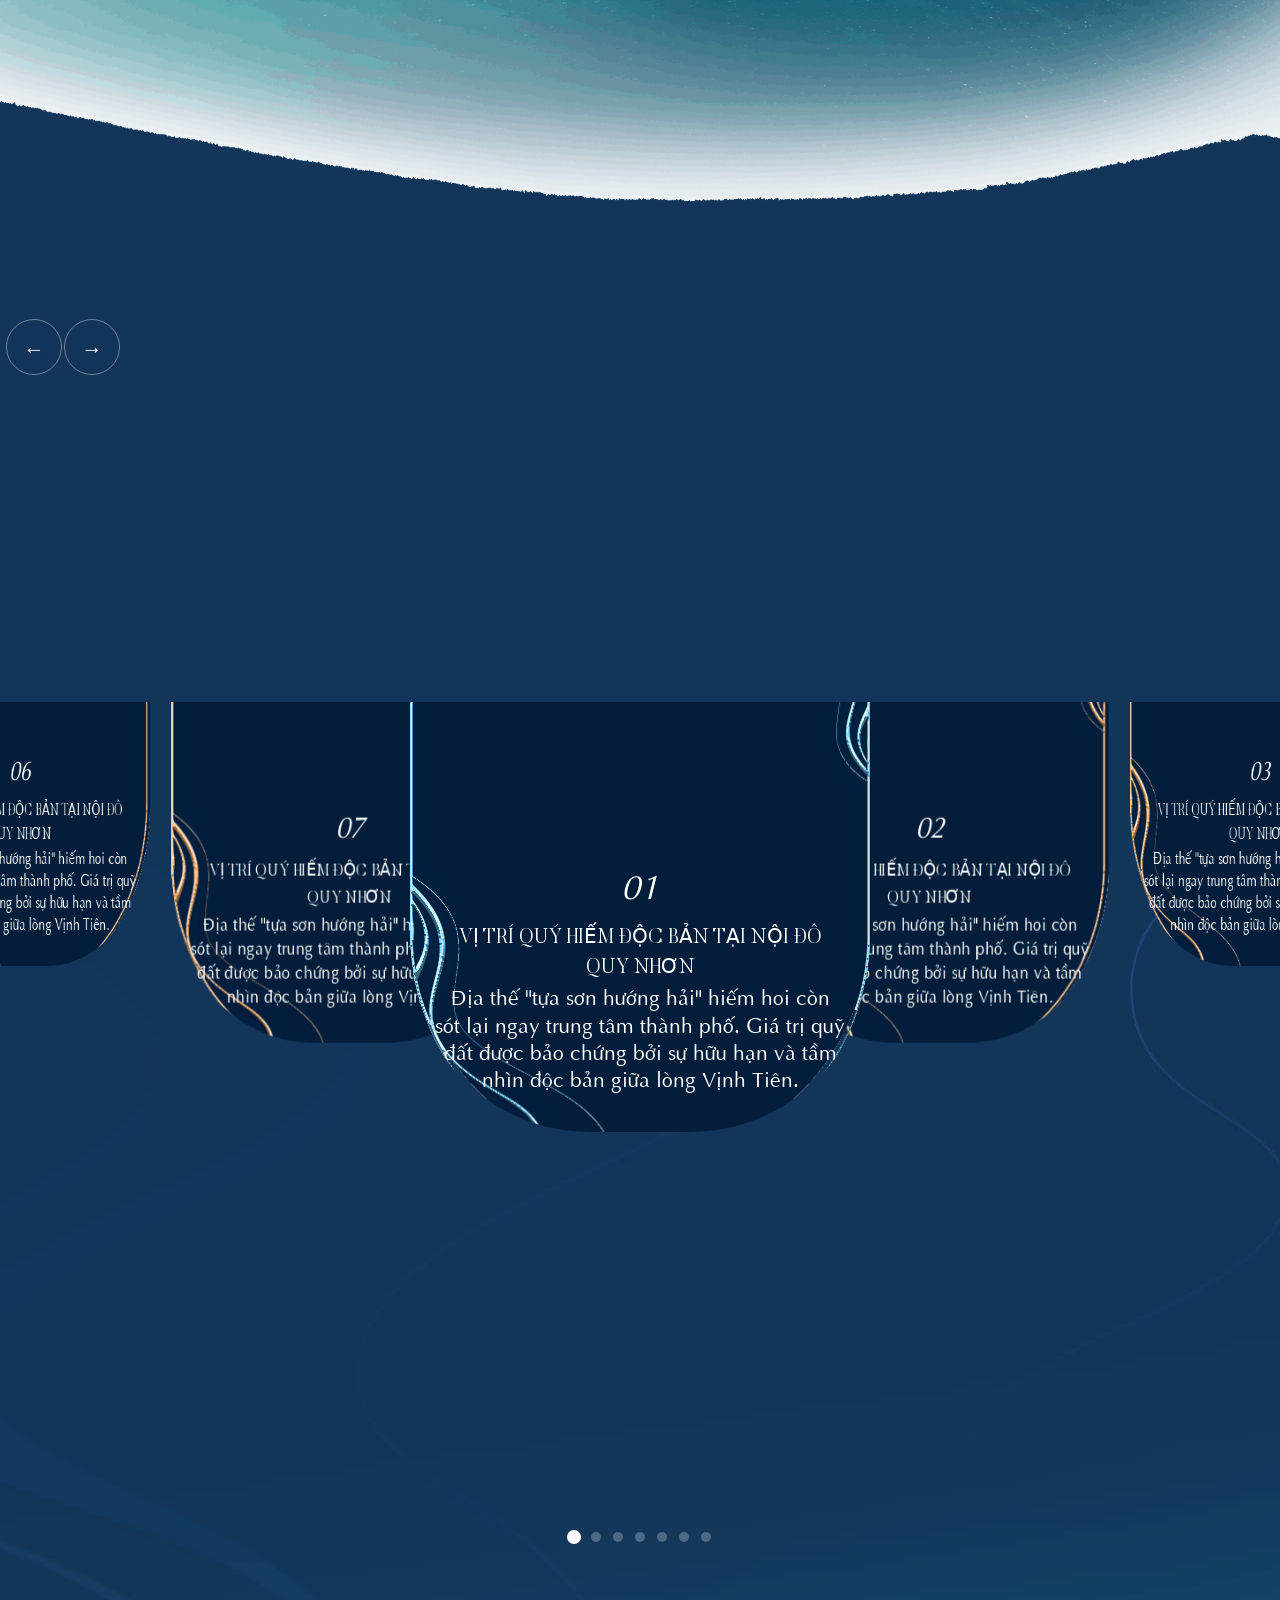
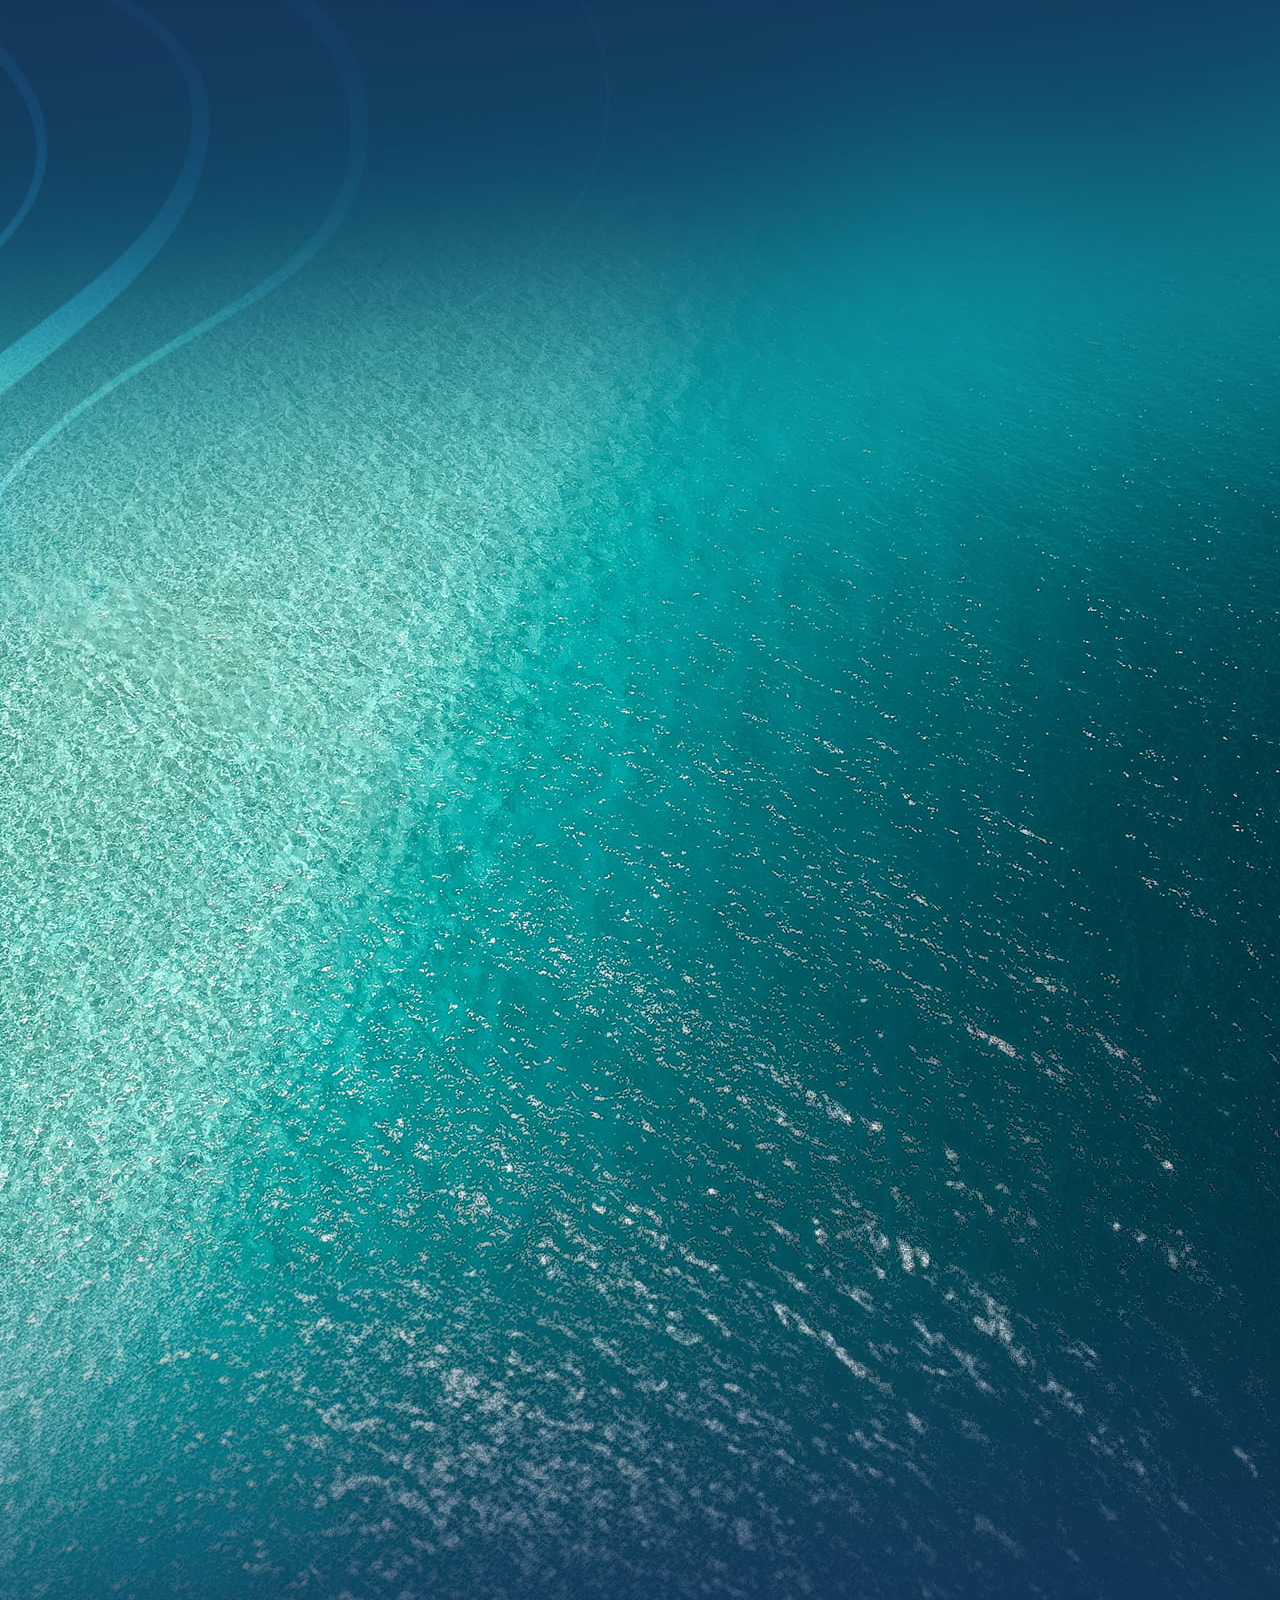
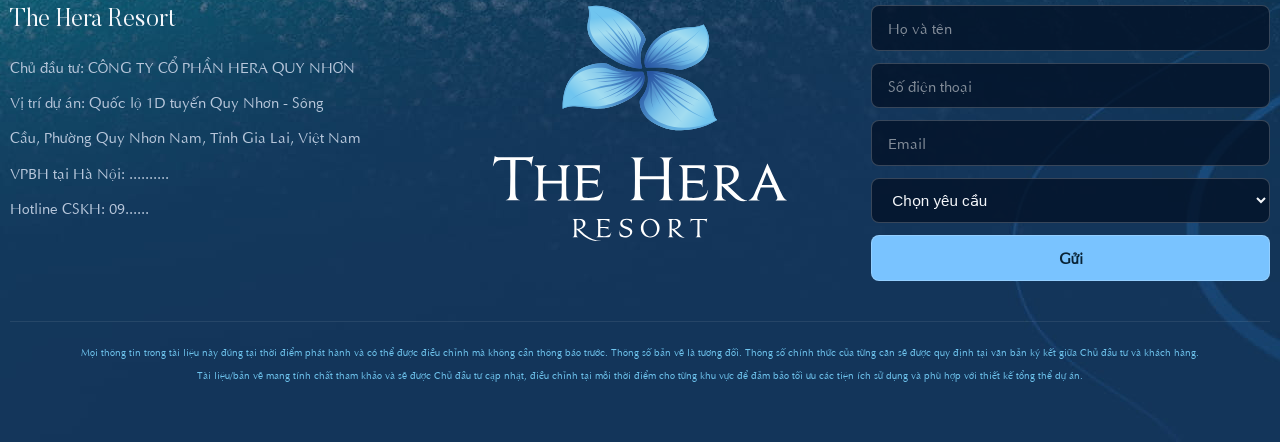
==== commit d0c632db: "update" ====
--- a/index.html
+++ b/index.html
@@ -42,7 +42,7 @@
             <div class="cloud cloud-2 layer"><img src="images/cloud-2.png" alt=""></div>
         </section>
 
-        <section class="section section-1" style="background-image: url('images/image-section-1.png');" data-animation="fadeUp">
+        <section class="section section-1" style="background-image: url('images/image-section-1.png');">
             <div class="container">
                 <div class="amenities-text" data-animation="fadeUp">
                     <div class="amenities-actions">
@@ -72,7 +72,7 @@
             </div>
         </section>
 
-        <section class="section section-2" style="background-image: url('images/image-section-2.png');" data-animation="fadeUp">
+        <section class="section section-2" style="background-image: url('images/image-section-2.png');">
             <div class="container">
                 <div class="section-2-content" data-animation="fadeUp">
                     <h2>Tuyệt tác</h2>
@@ -86,7 +86,7 @@
             </div>
         </section>
 
-        <section class="section section-3" style="background-image: url('images/image-section-3.png');" data-animation="fadeUp">
+        <section class="section section-3" style="background-image: url('images/image-section-3.png');">
             <div class="name-du-an" data-animation="fadeUp">
                 <img src="images/ten-du-an.png" alt="Tên dự án">
             </div>
@@ -127,7 +127,7 @@
                         </table>
                     </div>
                 </div>
-                <div class="city">
+                <div class="city" data-animation="fadeUp">
                     <h3>Tọa độ độc bản</h3>
                     <h2>giữa núi rừng nguyên sơ</h2>
                     <span>&</span>
@@ -145,7 +145,7 @@
             </div>
         </section>
 
-        <section class="section section-4" style="background-image: url('images/image-section-4.png');" data-animation="fadeUp">
+        <section class="section section-4" style="background-image: url('images/image-section-4.png');">
             <div class="container">
                 <div class="section-4-content" data-animation="fadeUp">
                     <p>Khi thiên nhiên và kiến trúc<br> cùng chắp bút cho những</p>
@@ -153,7 +153,7 @@
                 </div>
             </div>
 
-            <div class="amenities-content" data-animation="fadeUp">
+            <div class="amenities-content">
 
                 <div class="container">
                     <div class="amenities-info" data-animation="fadeUp">
@@ -173,7 +173,7 @@
                         </div>
                     </div>
                 </div>
-                <div class="amenities-slide">
+                <div class="amenities-slide" data-animation="fadeUp">
                     <div class="swiper luxurySwiper">
 
                         <div class="swiper-wrapper">
@@ -225,7 +225,7 @@
             </div>
         </section>
 
-        <section class="section section-5" data-animation="fadeUp">
+        <section class="section section-5">
             <div class="arc-header" data-animation="stagger">
                 <div class="arc-header-img" data-stagger-item>
                     <img src="images/duoi-cong-1.png" alt="">
@@ -310,9 +310,9 @@
 
         </section>
 
-        <section class="section section-album" data-animation="fadeUp">
+        <section class="section section-album">
             <div class="container">
-                <div class="gallery-container">
+                <div class="gallery-container" data-animation="fadeUp">
                     <div class="main-display">
                         <img id="main-img" class="active" src="images/anh-slide-1.jpg" alt="Main">
                         <video id="main-video" controls src=""></video>
@@ -365,10 +365,12 @@
             </div>
         </section>
 
-        <section class="section section-partners" data-animation="fadeUp">
+        <section class="section section-partners">
             <div class="container" data-animation="fadeUp">
-                <h2>Đơn vị phân phối</h2>
-                <div class="partners-row" data-animation="fadeUp">
+                <div class="partners-header">
+                    <h2>Đơn vị phân phối</h2>
+                </div>
+                <div class="partners-row">
                     <img src="images/dv-1.png" alt="Đối tác 1">
                     <img src="images/dv-1.png" alt="Đối tác 2">
                     <img src="images/dv-1.png" alt="Đối tác 3">
@@ -441,9 +443,8 @@
     <!-- Custom Scripts -->
     <script src="js/utilities.js"></script>
     <script src="js/gallery.js"></script>
-    <script src="js/custom.js"></script>
+    <script src="js/top.js"></script>
     <script src="js/animations.js"></script>
-    <script src="js/top.js"></script>
 </body>
 
 </html>
--- a/css/top.css
+++ b/css/top.css
@@ -27,11 +27,12 @@
 
 .cloud {
     pointer-events: none;
-    opacity: .7;
+    opacity: 0;
+    visibility: hidden;
     mix-blend-mode: screen;
     position: absolute;
     width: 100%;
-    height: 70vh;
+    height: 75vh;
     overflow: hidden;
 }
 
@@ -43,15 +44,13 @@
 }
 
 .cloud-1 {
-    will-change: transform;
-    transition: transform 0.1s ease-out;
+    will-change: transform, opacity;
     right: -20%;
-    top: -15%;
+    top: -20%;
 }
 
 .cloud-2 {
-    will-change: transform;
-    transition: transform 0.1s ease-out;
+    will-change: transform, opacity;
     top: 50vh;
     left: -20%;
 }
--- a/css/animations.css
+++ b/css/animations.css
@@ -80,6 +80,7 @@
 [data-stagger-item] {
     opacity: 0;
     transform: translateY(30px);
+    transition: none;
 }
 
 .stagger-item.active,
@@ -261,7 +262,8 @@
 
 [data-animation="fadeUp"] {
     opacity: 0;
-    transform: translateY(40px);
+    transform: translateY(50px);
+    transition: none;
 }
 
 [data-animation="fadeUp"].animated {
@@ -381,13 +383,11 @@
 }
 
 
-/* Smooth transition for all animations */
-
-[data-animation],
+/* Smooth transition for CSS-only animations (not GSAP-controlled) */
+
 .fade-up,
 .fade-in,
 .reveal,
-.stagger-item,
 .image-reveal,
 .story-bg {
     transition: all 0.6s cubic-bezier(0.23, 1, 0.320, 1);
--- a/css/style.css
+++ b/css/style.css
@@ -94,7 +94,7 @@
 }
 
 html {
-    scroll-behavior: smooth;
+    scroll-behavior: auto;
 }
 
 .container {
@@ -491,6 +491,14 @@
 
 .section-partners {
     text-align: center;
+    margin-top: 50px;
+}
+
+.partners-header h2 {
+    font-size: 76px;
+    color: #fff;
+    line-height: 1;
+    margin-bottom: 60px;
 }
 
 .partners-row {
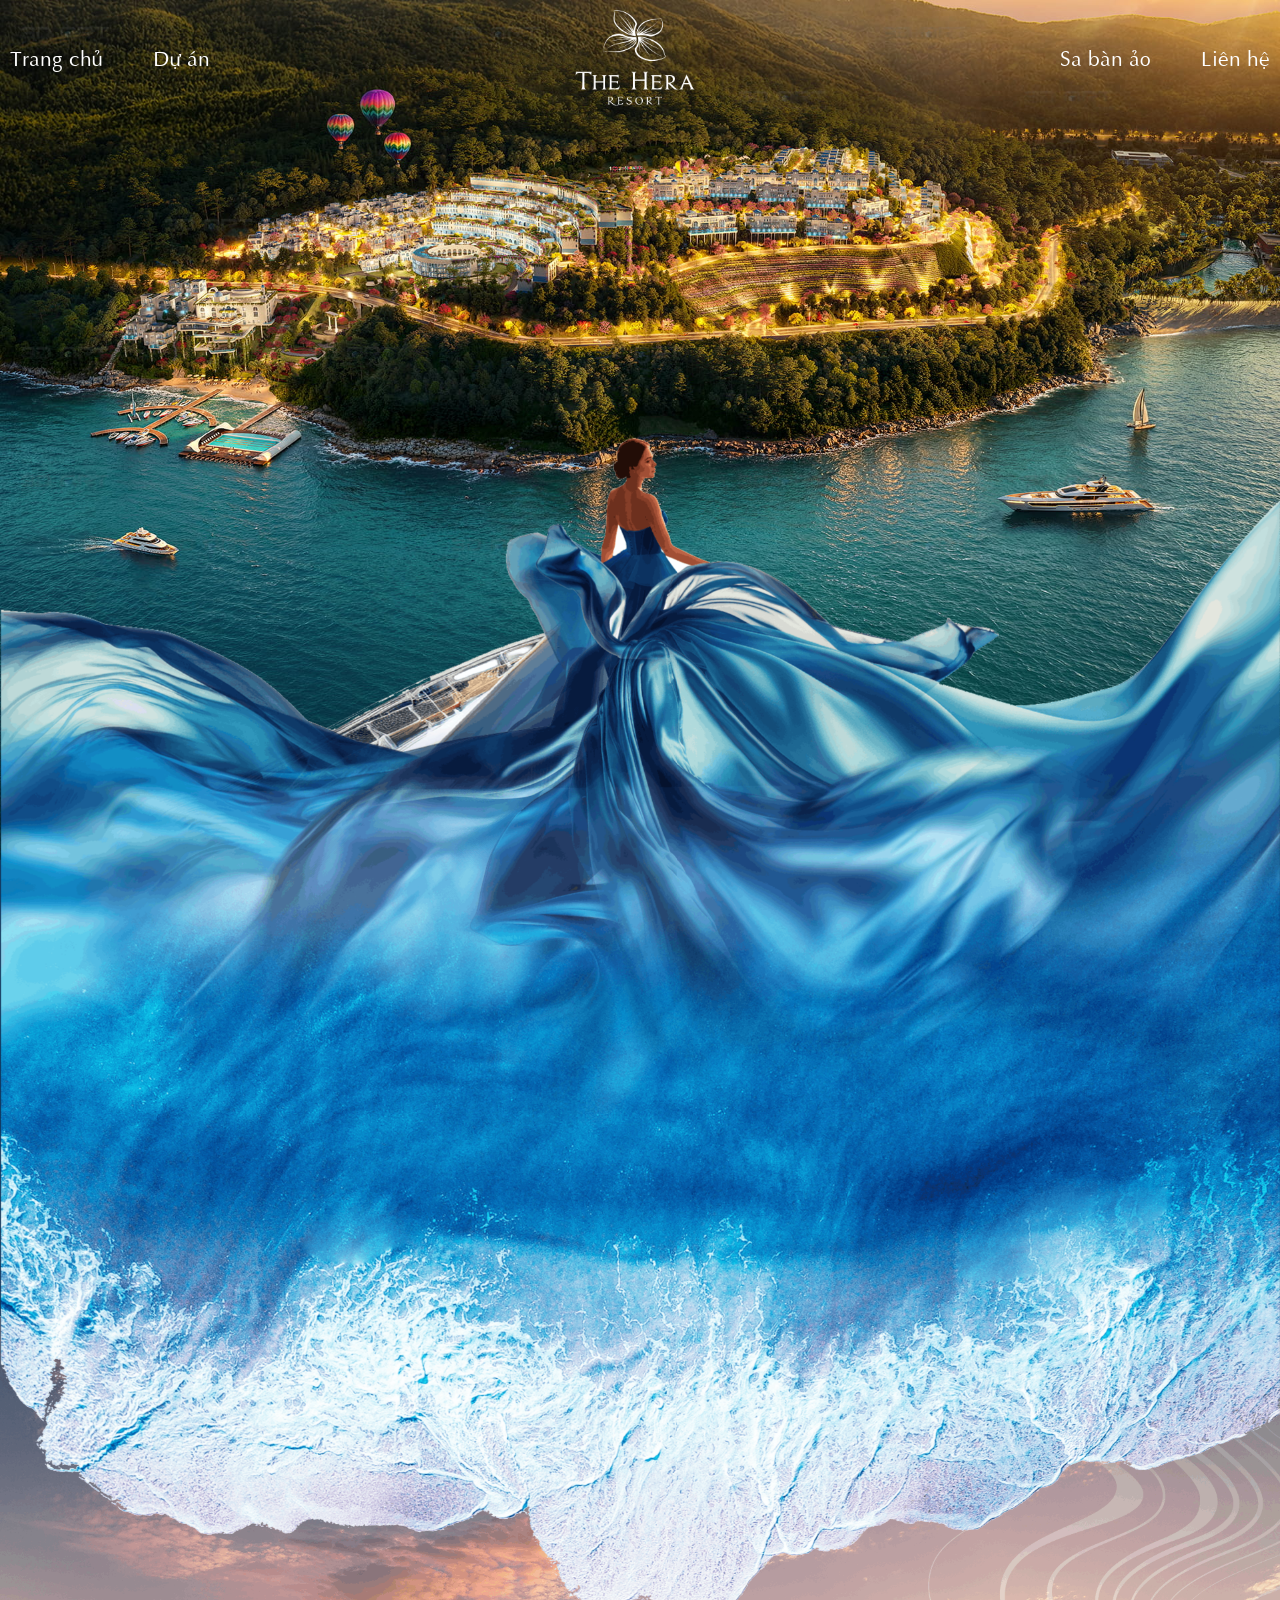
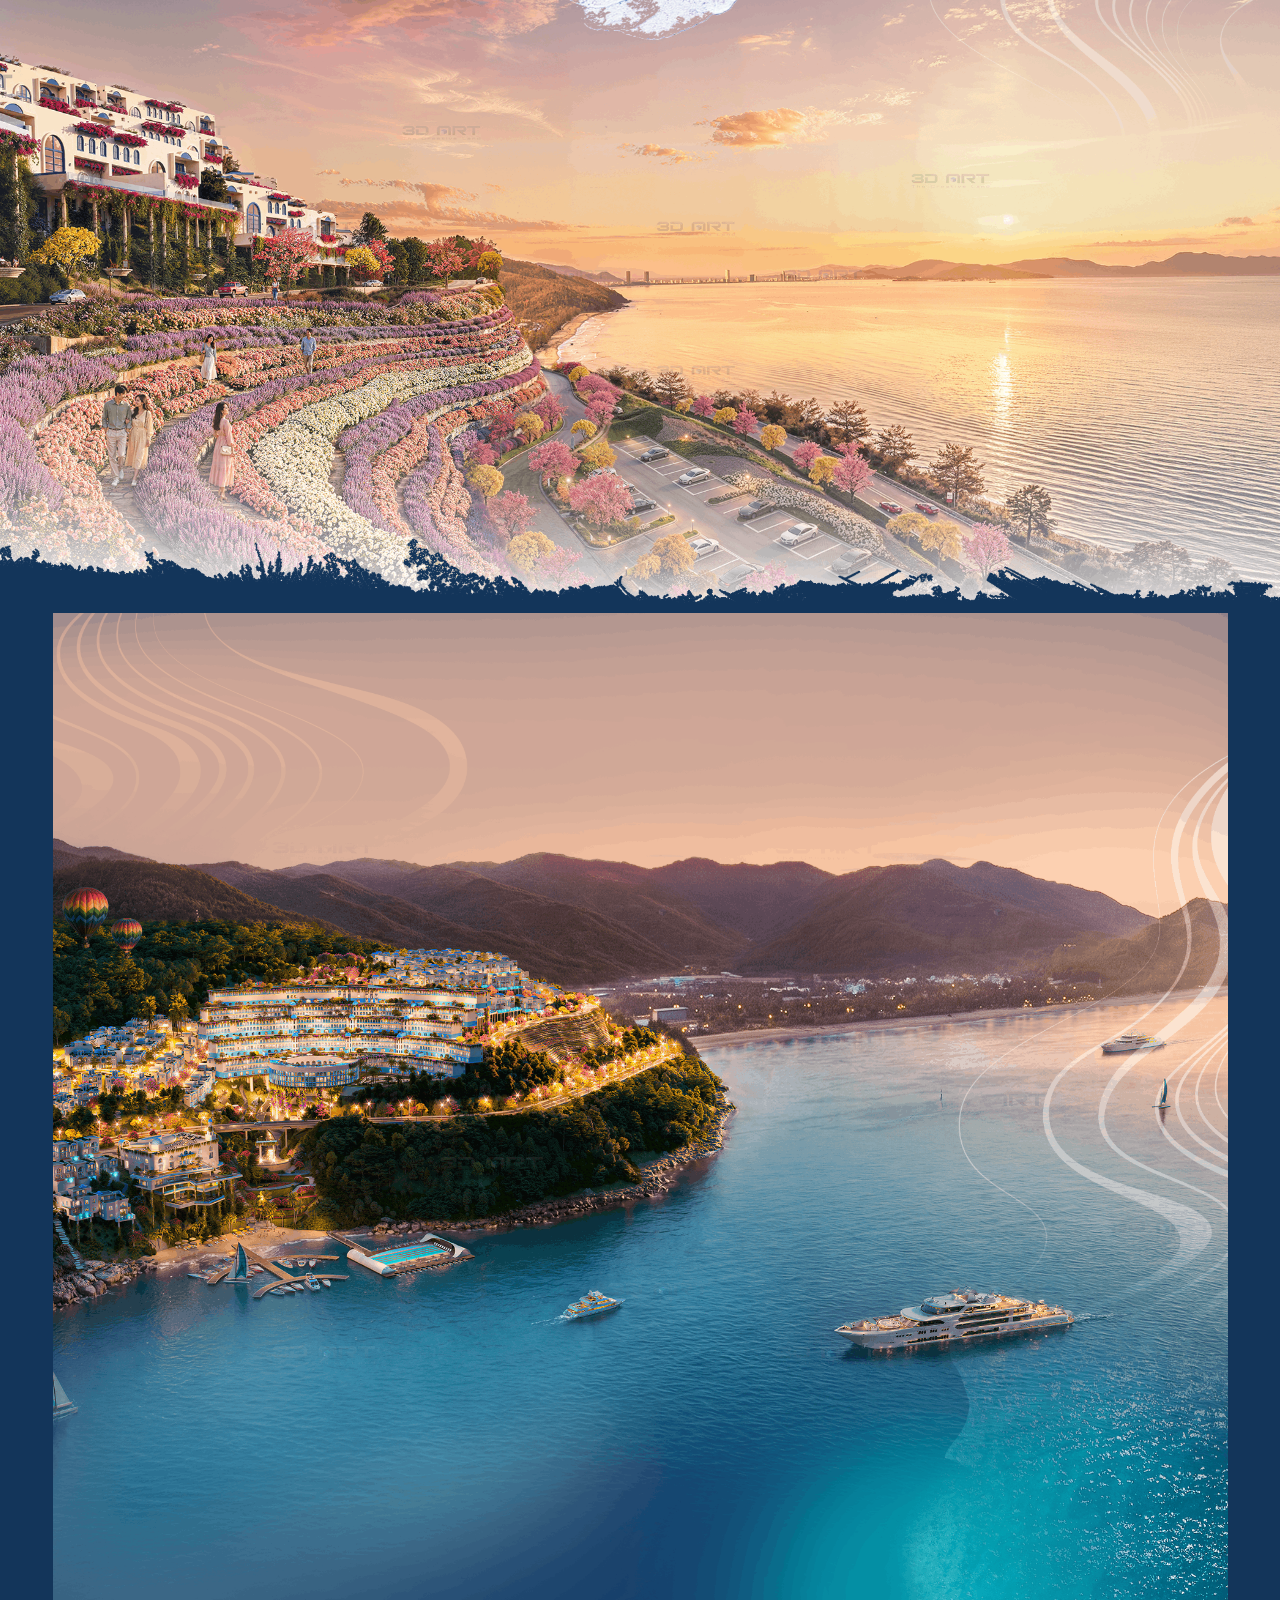
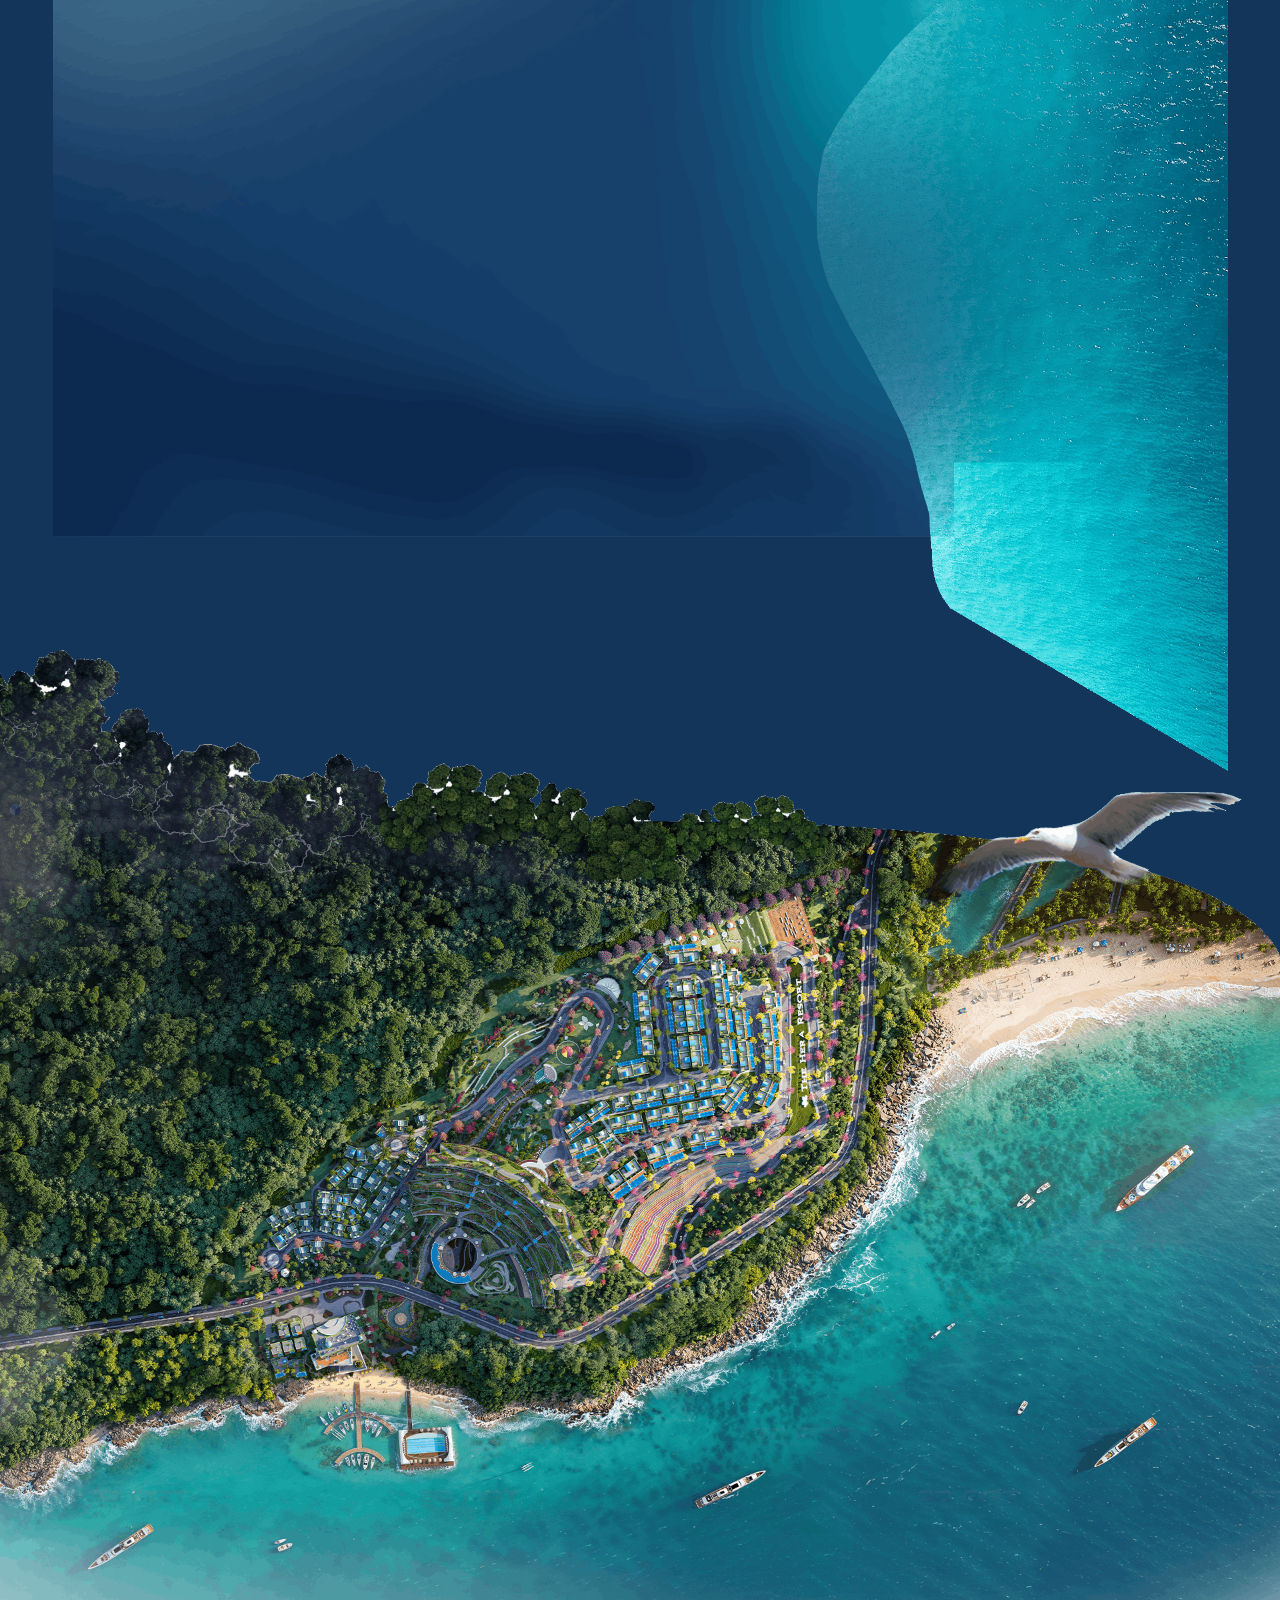
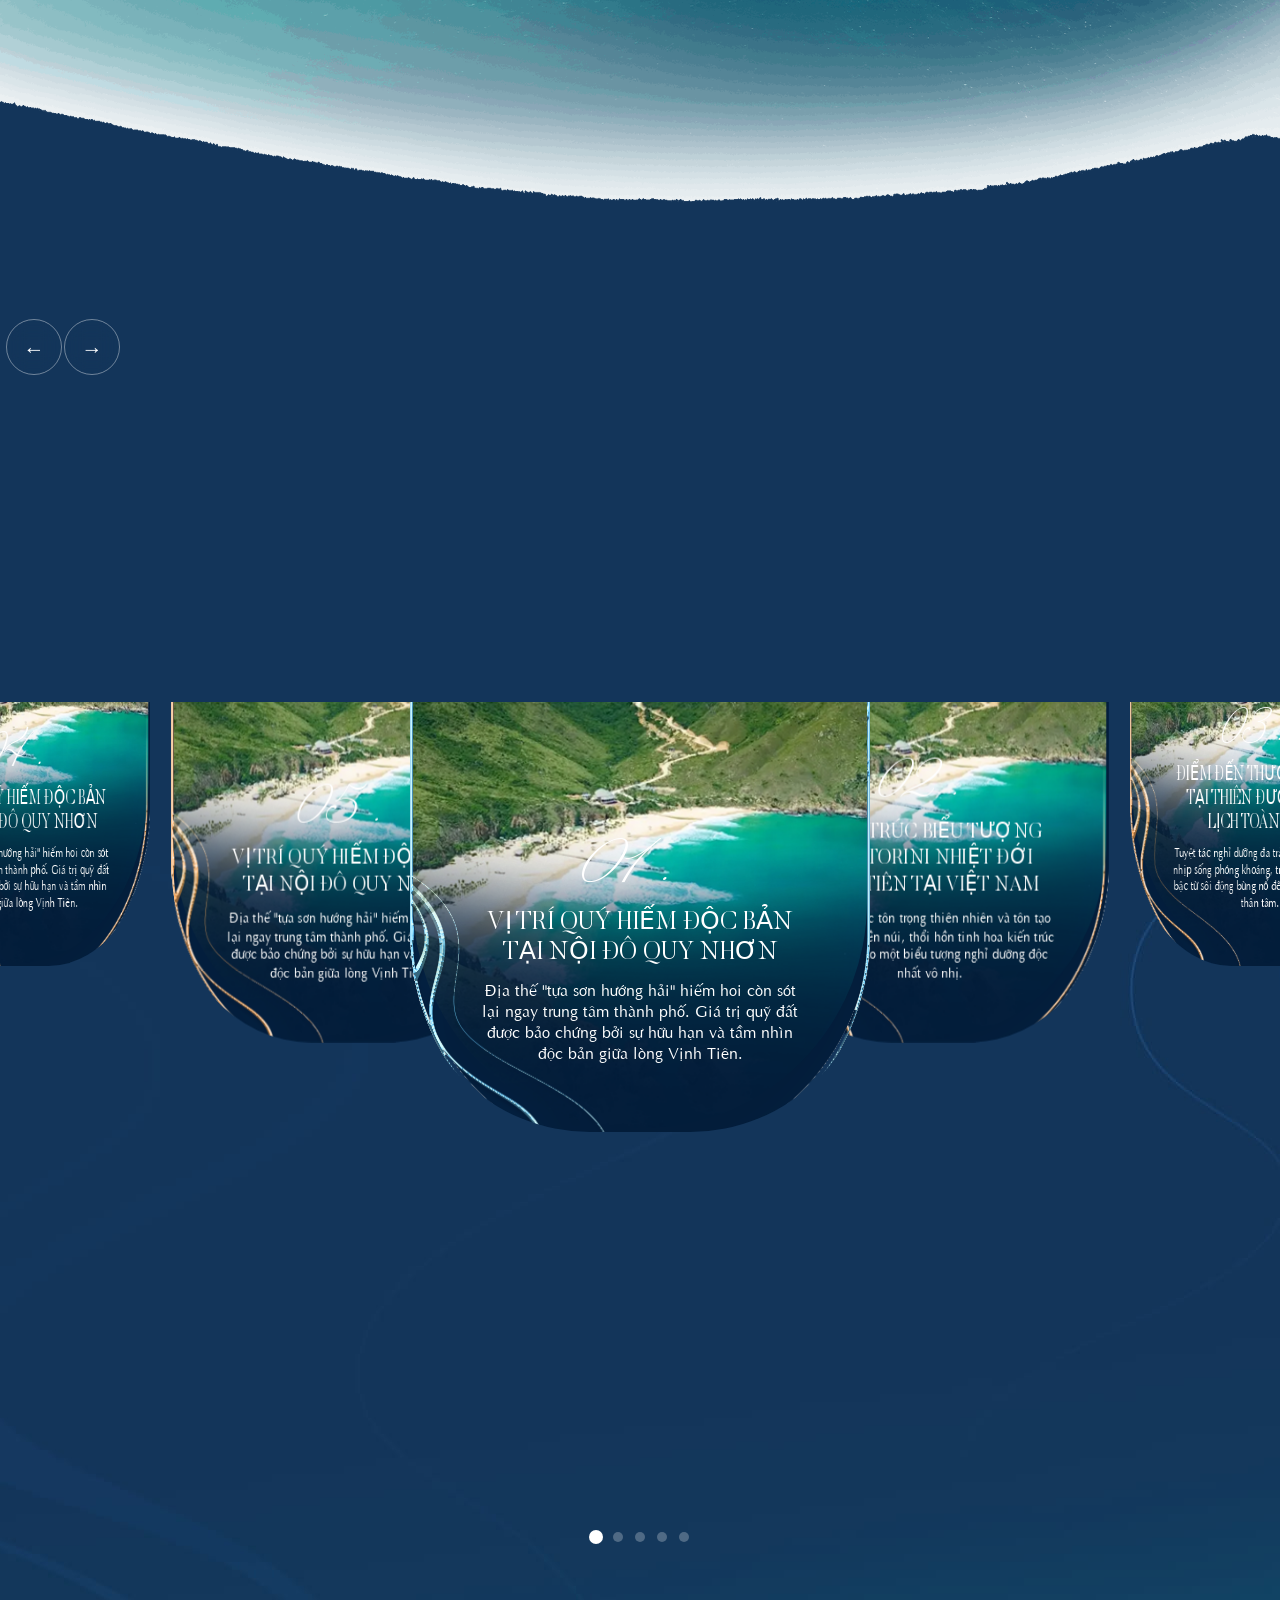
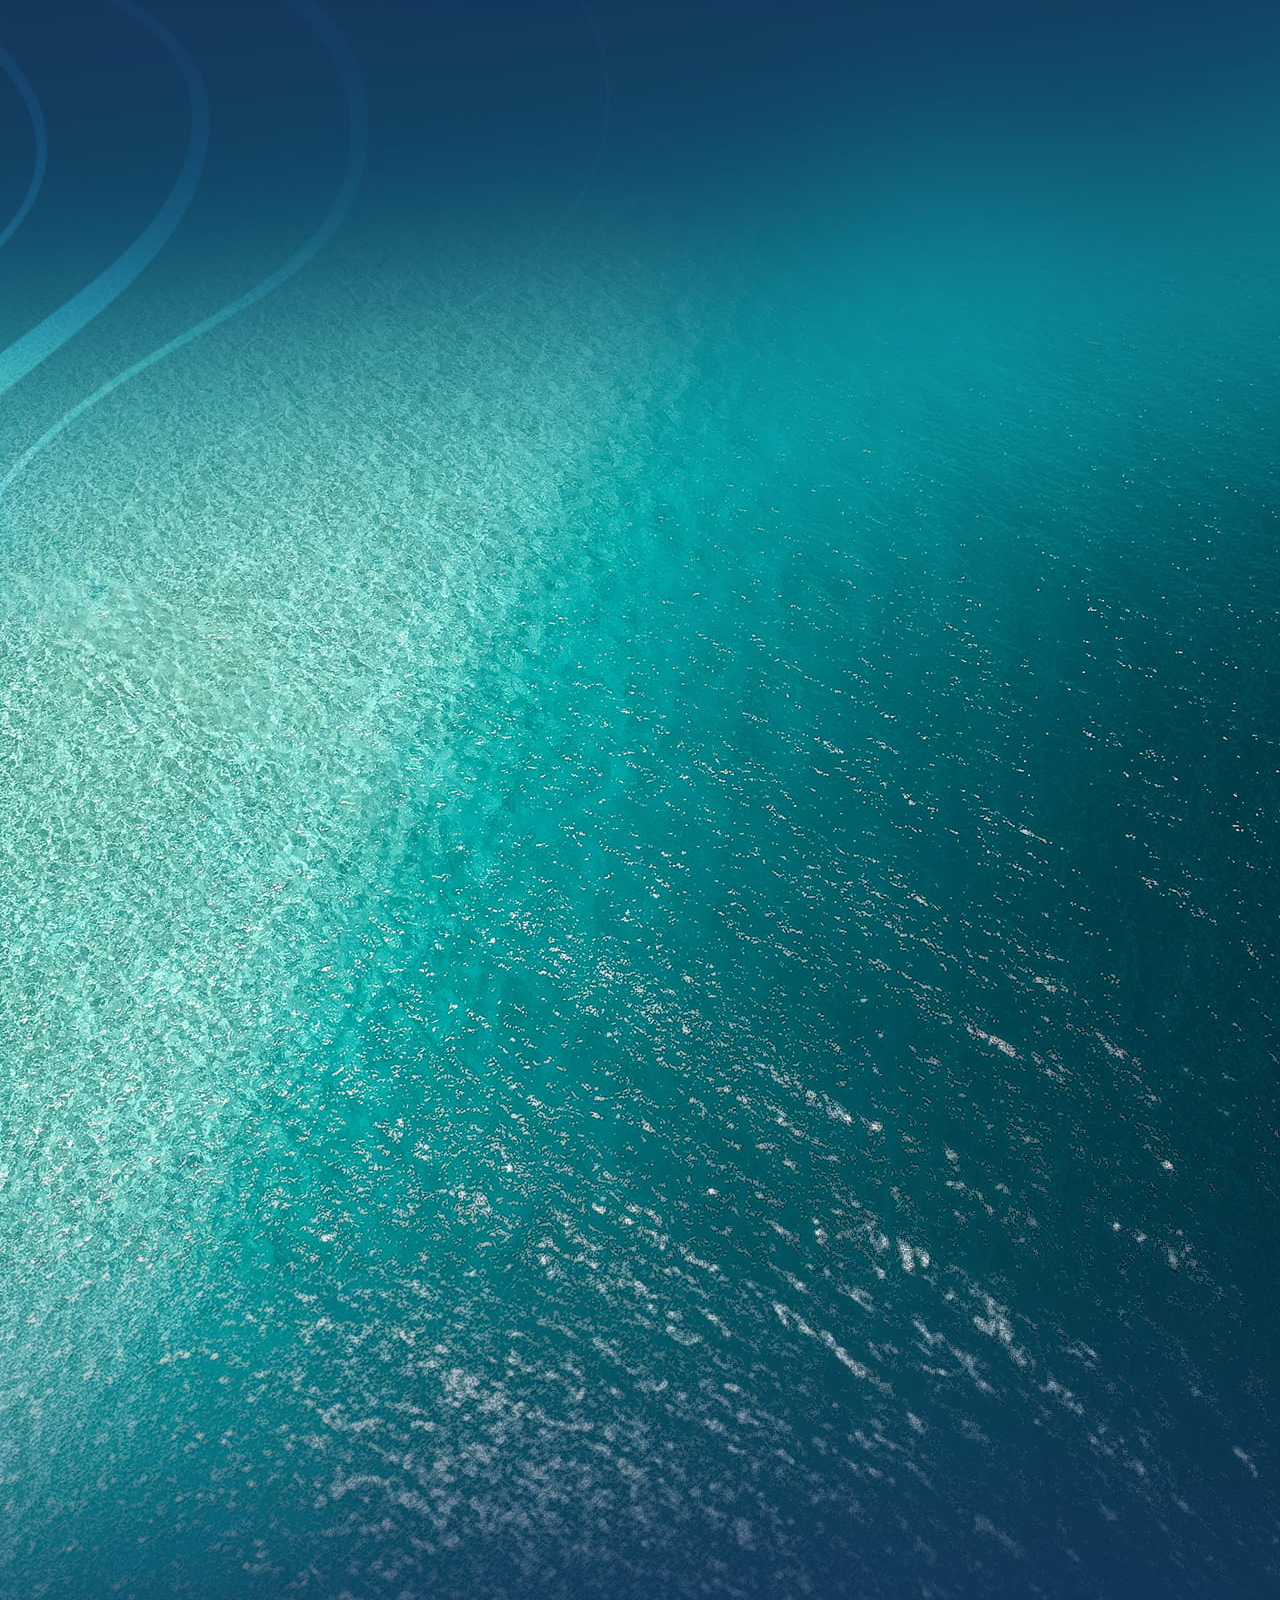
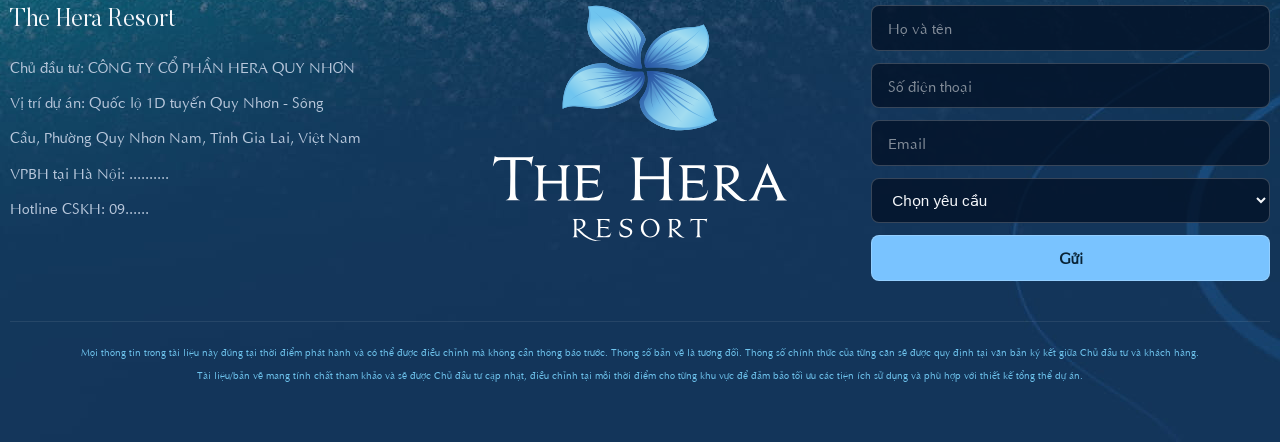
==== commit fd999e0c: "update" ====
--- a/index.html
+++ b/index.html
@@ -240,63 +240,45 @@
                 <div class="slider-wrap">
 
                     <div class="slide-item">
-                        <img src="https://images.unsplash.com/photo-1506744038136-46273834b3fb?q=80&w=1200&auto=format&fit=crop">
+                        <img src="images/anh-slide-cong-1.png" alt="">
                         <div class="content">
-                            <span class="num">01</span>
+                            <span class="num">01 .</span>
                             <h3>VỊ TRÍ QUÝ HIẾM ĐỘC BẢN TẠI NỘI ĐÔ QUY NHƠN</h3>
                             <p>Địa thế "tựa sơn hướng hải" hiếm hoi còn sót lại ngay trung tâm thành phố. Giá trị quỹ đất được bảo chứng bởi sự hữu hạn và tầm nhìn độc bản giữa lòng Vịnh Tiên.</p>
                         </div>
                     </div>
 
                     <div class="slide-item">
-                        <img src="https://images.unsplash.com/photo-1507525428034-b723cf961d3e?q=80&w=1200&auto=format&fit=crop">
+                        <img src="images/anh-slide-cong-1.png" alt="">
                         <div class="content">
-                            <span class="num">02</span>
+                            <span class="num">02 .</span>
+                            <h3>KIẾN TRÚC BIỂU TƯỢNG SANTORINI NHIỆT ĐỚI ĐẦU TIÊN TẠI VIỆT NAM</h3>
+                            <p>Một kiệt tác tôn trọng thiên nhiên và tôn tạo địa hình triền núi, thổi hồn tinh hoa kiến trúc thế giới vào một biểu tượng nghỉ dưỡng độc nhất vô nhị.</p>
+                        </div>
+                    </div>
+
+                    <div class="slide-item">
+                        <img src="images/anh-slide-cong-1.png" alt="">
+                        <div class="content">
+                            <span class="num">03 .</span>
+                            <h3>ĐIỂM ĐẾN THƯỢNG LƯU TẠI THIÊN ĐƯỜNG DU LỊCH TOÀN CẦU</h3>
+                            <p>Tuyệt tác nghỉ dưỡng đa trải nghiệm: rực rỡ nhịp sống phóng khoáng, trọn vẹn mọi cung bậc từ sôi động bùng nổ đến tĩnh tại trị liệu thân tâm.</p>
+                        </div>
+                    </div>
+
+                    <div class="slide-item">
+                        <img src="images/anh-slide-cong-1.png" alt="">
+                        <div class="content">
+                            <span class="num">04 .</span>
                             <h3>VỊ TRÍ QUÝ HIẾM ĐỘC BẢN TẠI NỘI ĐÔ QUY NHƠN</h3>
                             <p>Địa thế "tựa sơn hướng hải" hiếm hoi còn sót lại ngay trung tâm thành phố. Giá trị quỹ đất được bảo chứng bởi sự hữu hạn và tầm nhìn độc bản giữa lòng Vịnh Tiên.</p>
                         </div>
                     </div>
 
                     <div class="slide-item">
-                        <img src="https://images.unsplash.com/photo-1500530855697-b586d89ba3ee?q=80&w=1200&auto=format&fit=crop">
+                        <img src="images/anh-slide-cong-1.png" alt="">
                         <div class="content">
-                            <span class="num">03</span>
-                            <h3>VỊ TRÍ QUÝ HIẾM ĐỘC BẢN TẠI NỘI ĐÔ QUY NHƠN</h3>
-                            <p>Địa thế "tựa sơn hướng hải" hiếm hoi còn sót lại ngay trung tâm thành phố. Giá trị quỹ đất được bảo chứng bởi sự hữu hạn và tầm nhìn độc bản giữa lòng Vịnh Tiên.</p>
-                        </div>
-                    </div>
-
-                    <div class="slide-item">
-                        <img src="https://images.unsplash.com/photo-1518509562904-e7ef99cdcc86?q=80&w=1200&auto=format&fit=crop">
-                        <div class="content">
-                            <span class="num">04</span>
-                            <h3>VỊ TRÍ QUÝ HIẾM ĐỘC BẢN TẠI NỘI ĐÔ QUY NHƠN</h3>
-                            <p>Địa thế "tựa sơn hướng hải" hiếm hoi còn sót lại ngay trung tâm thành phố. Giá trị quỹ đất được bảo chứng bởi sự hữu hạn và tầm nhìn độc bản giữa lòng Vịnh Tiên.</p>
-                        </div>
-                    </div>
-
-                    <div class="slide-item">
-                        <img src="https://images.unsplash.com/photo-1493246507139-91e8fad9978e?q=80&w=1200&auto=format&fit=crop">
-                        <div class="content">
-                            <span class="num">05</span>
-                            <h3>VỊ TRÍ QUÝ HIẾM ĐỘC BẢN TẠI NỘI ĐÔ QUY NHƠN</h3>
-                            <p>Địa thế "tựa sơn hướng hải" hiếm hoi còn sót lại ngay trung tâm thành phố. Giá trị quỹ đất được bảo chứng bởi sự hữu hạn và tầm nhìn độc bản giữa lòng Vịnh Tiên.</p>
-                        </div>
-                    </div>
-
-                    <div class="slide-item">
-                        <img src="https://images.unsplash.com/photo-1470770841072-f978cf4d019e?q=80&w=1200&auto=format&fit=crop">
-                        <div class="content">
-                            <span class="num">06</span>
-                            <h3>VỊ TRÍ QUÝ HIẾM ĐỘC BẢN TẠI NỘI ĐÔ QUY NHƠN</h3>
-                            <p>Địa thế "tựa sơn hướng hải" hiếm hoi còn sót lại ngay trung tâm thành phố. Giá trị quỹ đất được bảo chứng bởi sự hữu hạn và tầm nhìn độc bản giữa lòng Vịnh Tiên.</p>
-                        </div>
-                    </div>
-
-                    <div class="slide-item">
-                        <img src="https://images.unsplash.com/photo-1500534314209-a25ddb2bd429?q=80&w=1200&auto=format&fit=crop">
-                        <div class="content">
-                            <span class="num">07</span>
+                            <span class="num">05 .</span>
                             <h3>VỊ TRÍ QUÝ HIẾM ĐỘC BẢN TẠI NỘI ĐÔ QUY NHƠN</h3>
                             <p>Địa thế "tựa sơn hướng hải" hiếm hoi còn sót lại ngay trung tâm thành phố. Giá trị quỹ đất được bảo chứng bởi sự hữu hạn và tầm nhìn độc bản giữa lòng Vịnh Tiên.</p>
                         </div>
--- a/css/experience.css
+++ b/css/experience.css
@@ -82,13 +82,10 @@
 .slide-item img {
     width: 100%;
     height: 100%;
+    padding: 3px;
+    border-radius: 487px;
     object-fit: cover;
     transition: 1.2s ease;
-    display: none;
-}
-
-.slide-item:hover img {
-    transform: scale(1.08);
 }
 
 
@@ -98,9 +95,9 @@
 
 .content {
     position: absolute;
-    left: 25px;
-    right: 25px;
-    bottom: 40px;
+    left: 70px;
+    right: 70px;
+    bottom: 70px;
     z-index: 10;
     text-align: center;
     color: #fff;
@@ -108,16 +105,21 @@
 
 .num {
     display: block;
-    font-size: 34px;
-    margin-bottom: 16px;
-    font-style: italic;
+    font-size: 66px;
+    color: #fff;
+    font-family: 'DFVN Rosmerta';
 }
 
 .content h3 {
-    font-size: 20px;
-    line-height: 1.5;
+    font-size: 25px;
     text-transform: uppercase;
-    font-weight: 500;
+    line-height: 1.2;
+    margin-bottom: 10px;
+}
+
+.content p {
+    font-size: 16px;
+    color: #fff;
 }
 
 
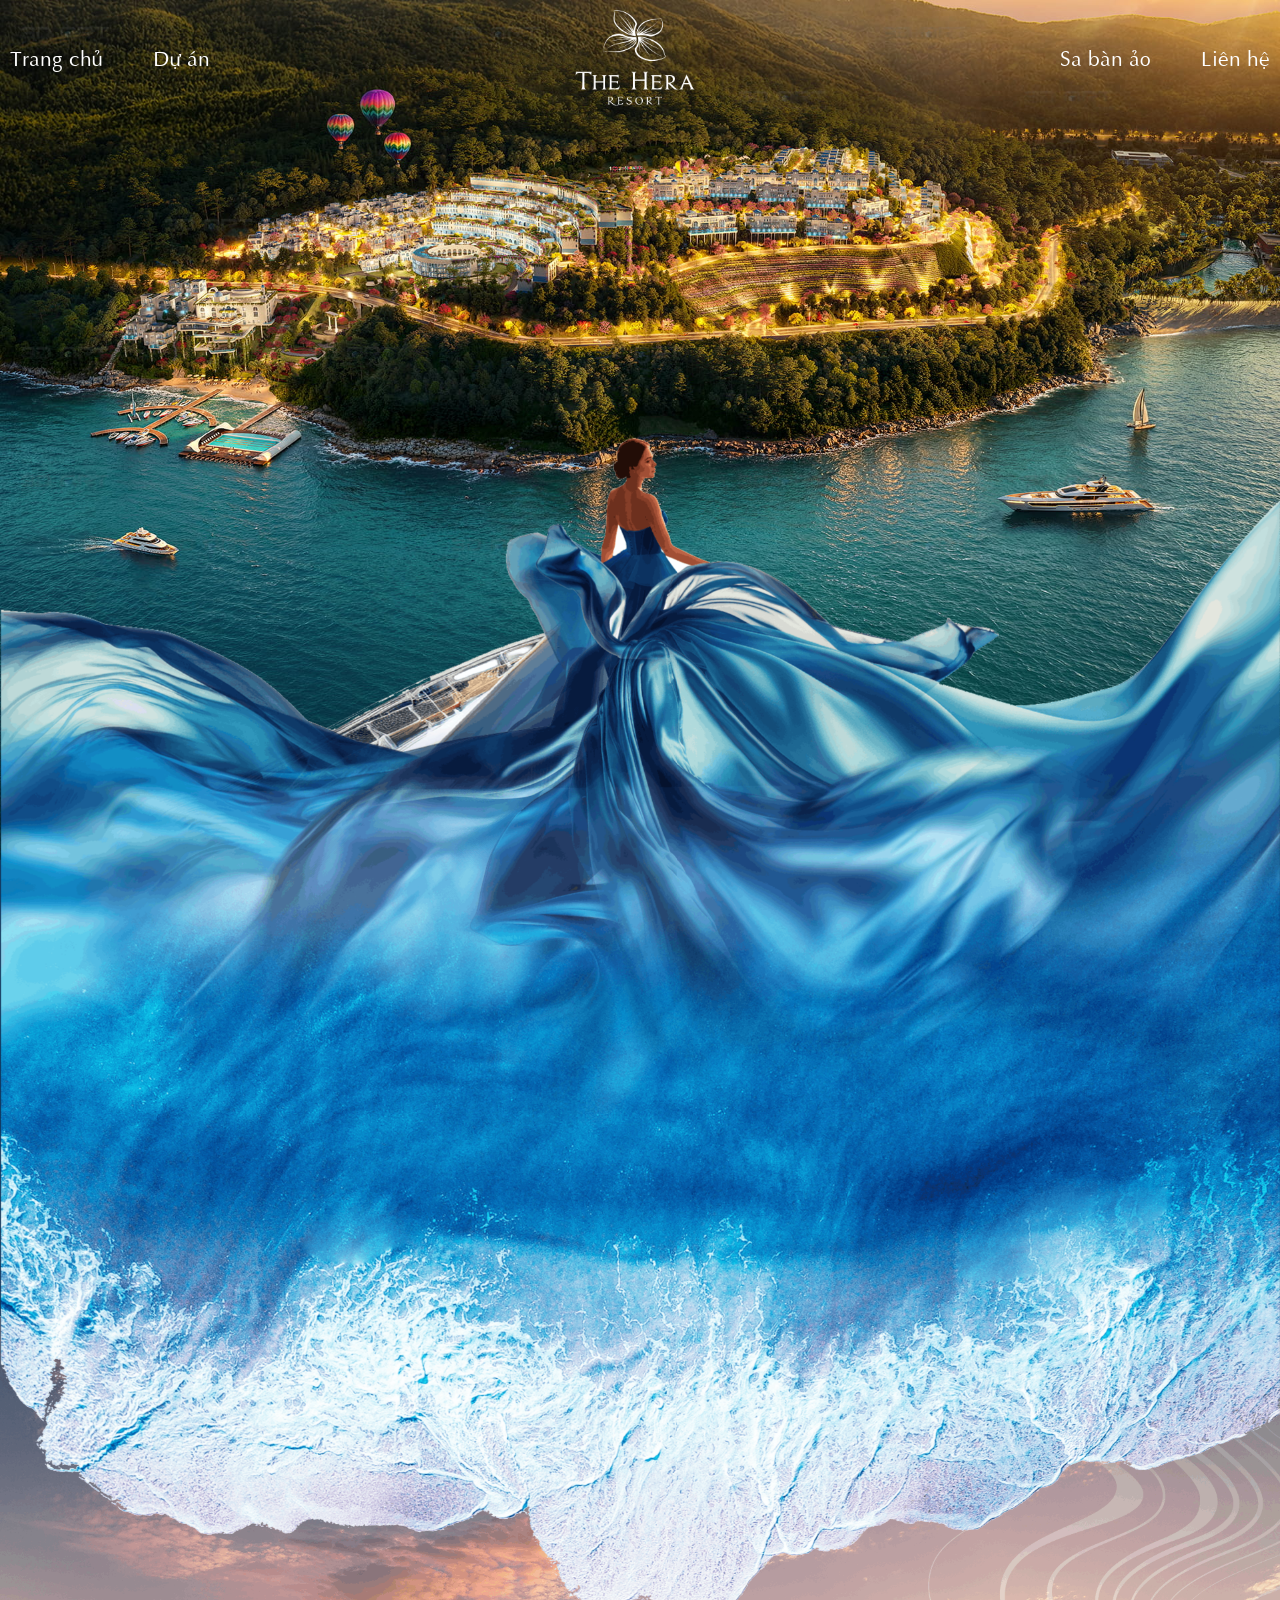
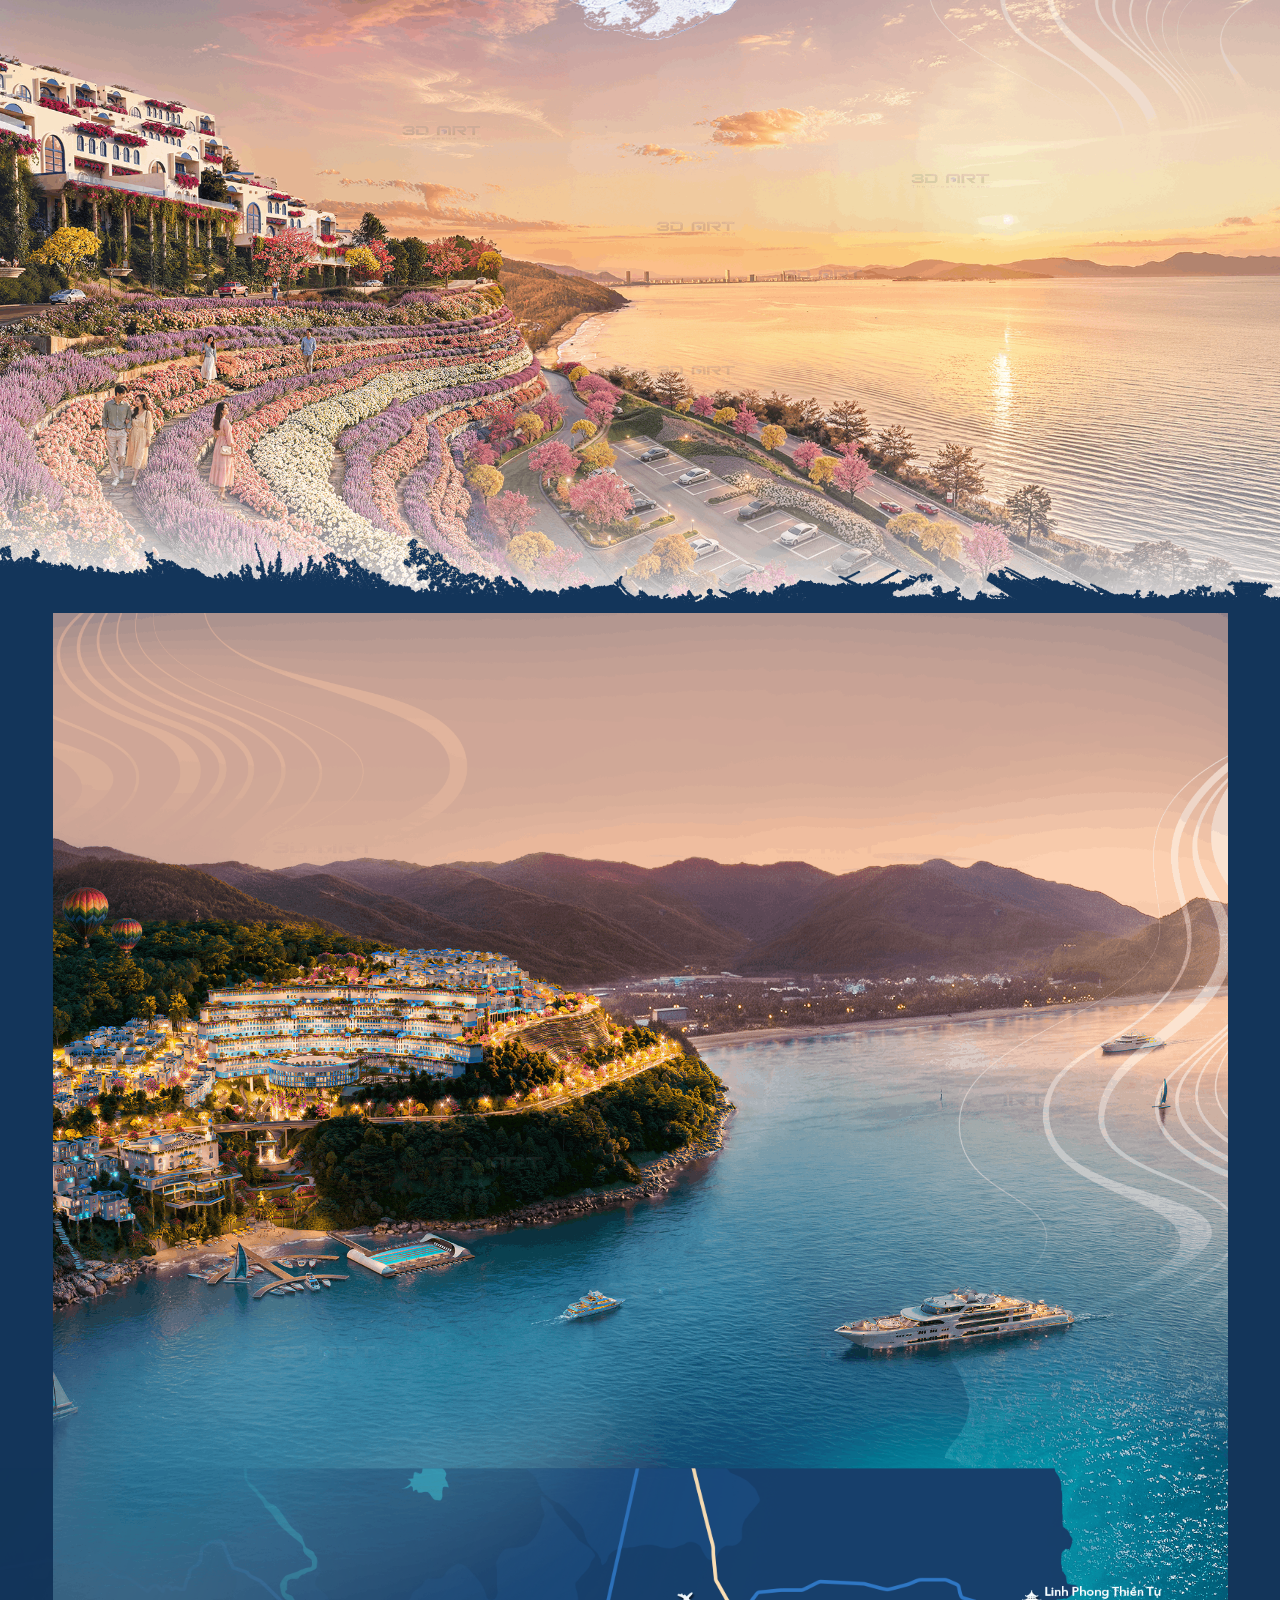
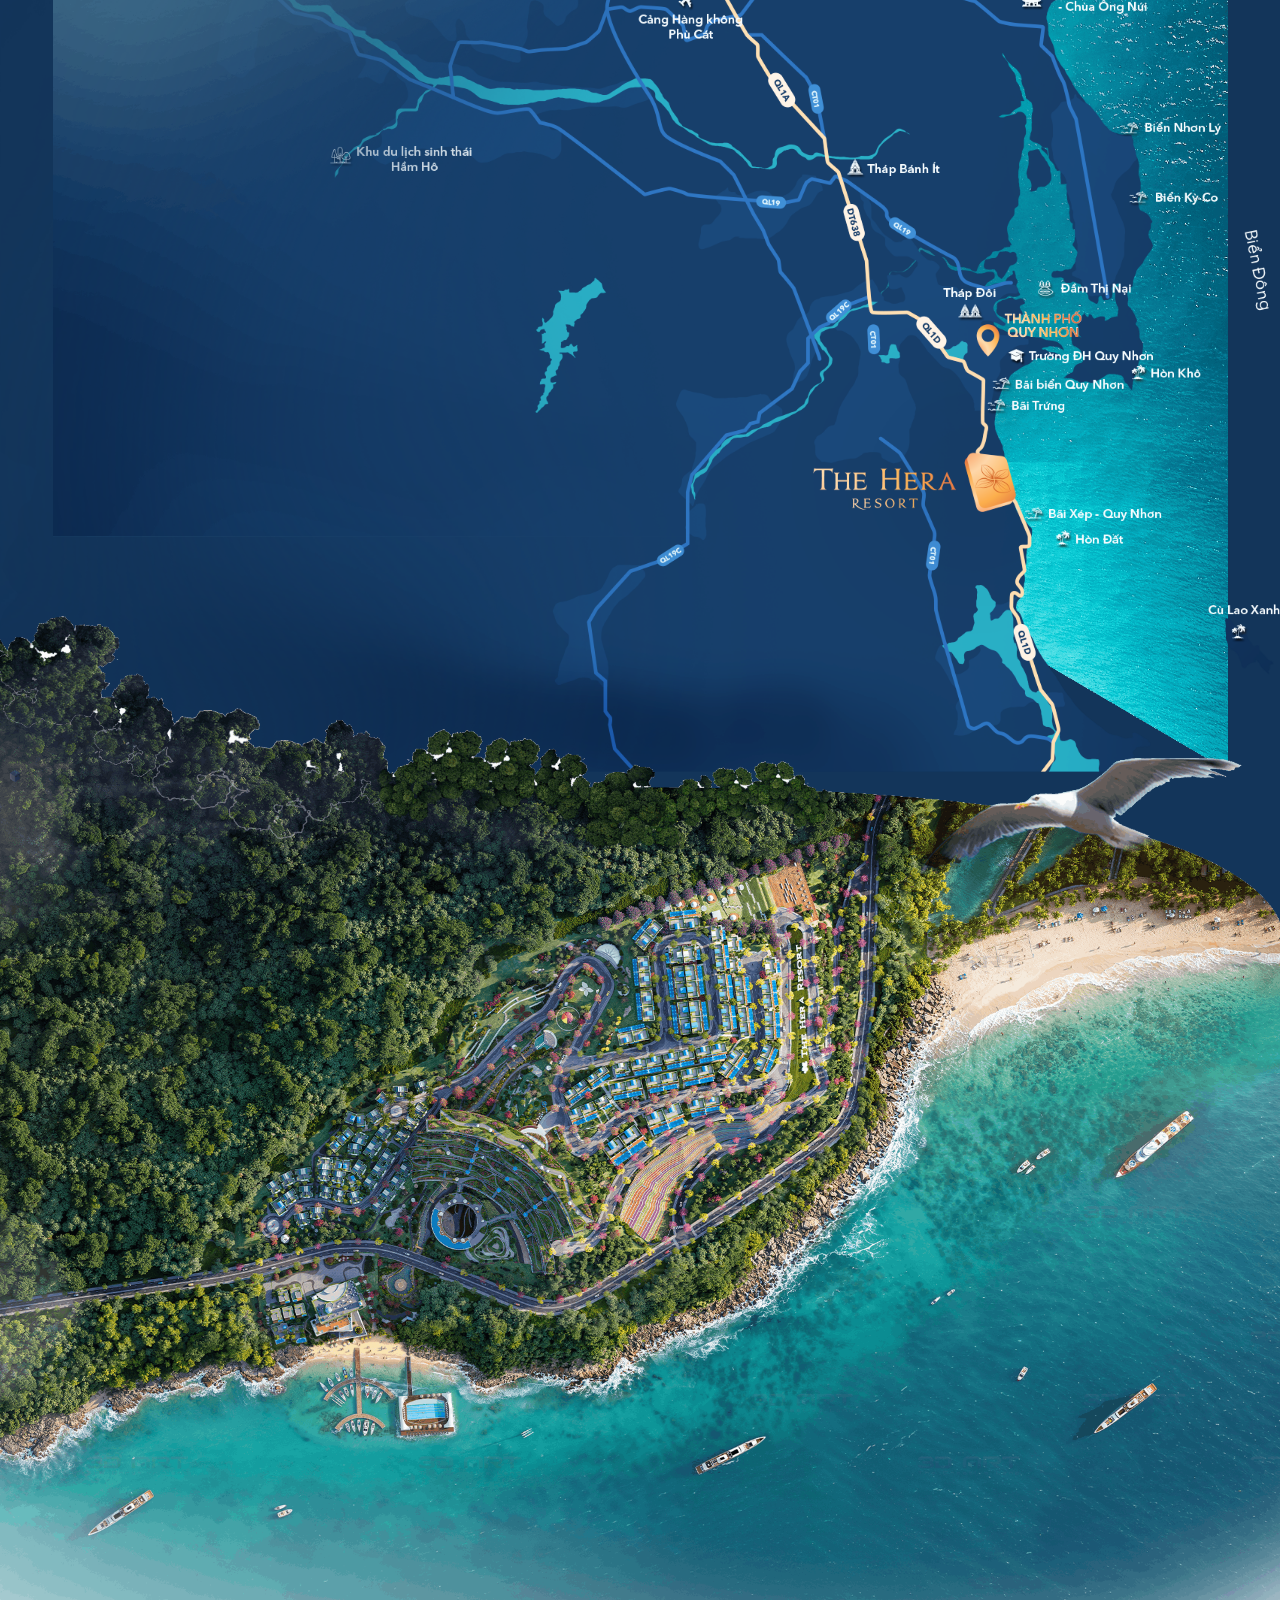
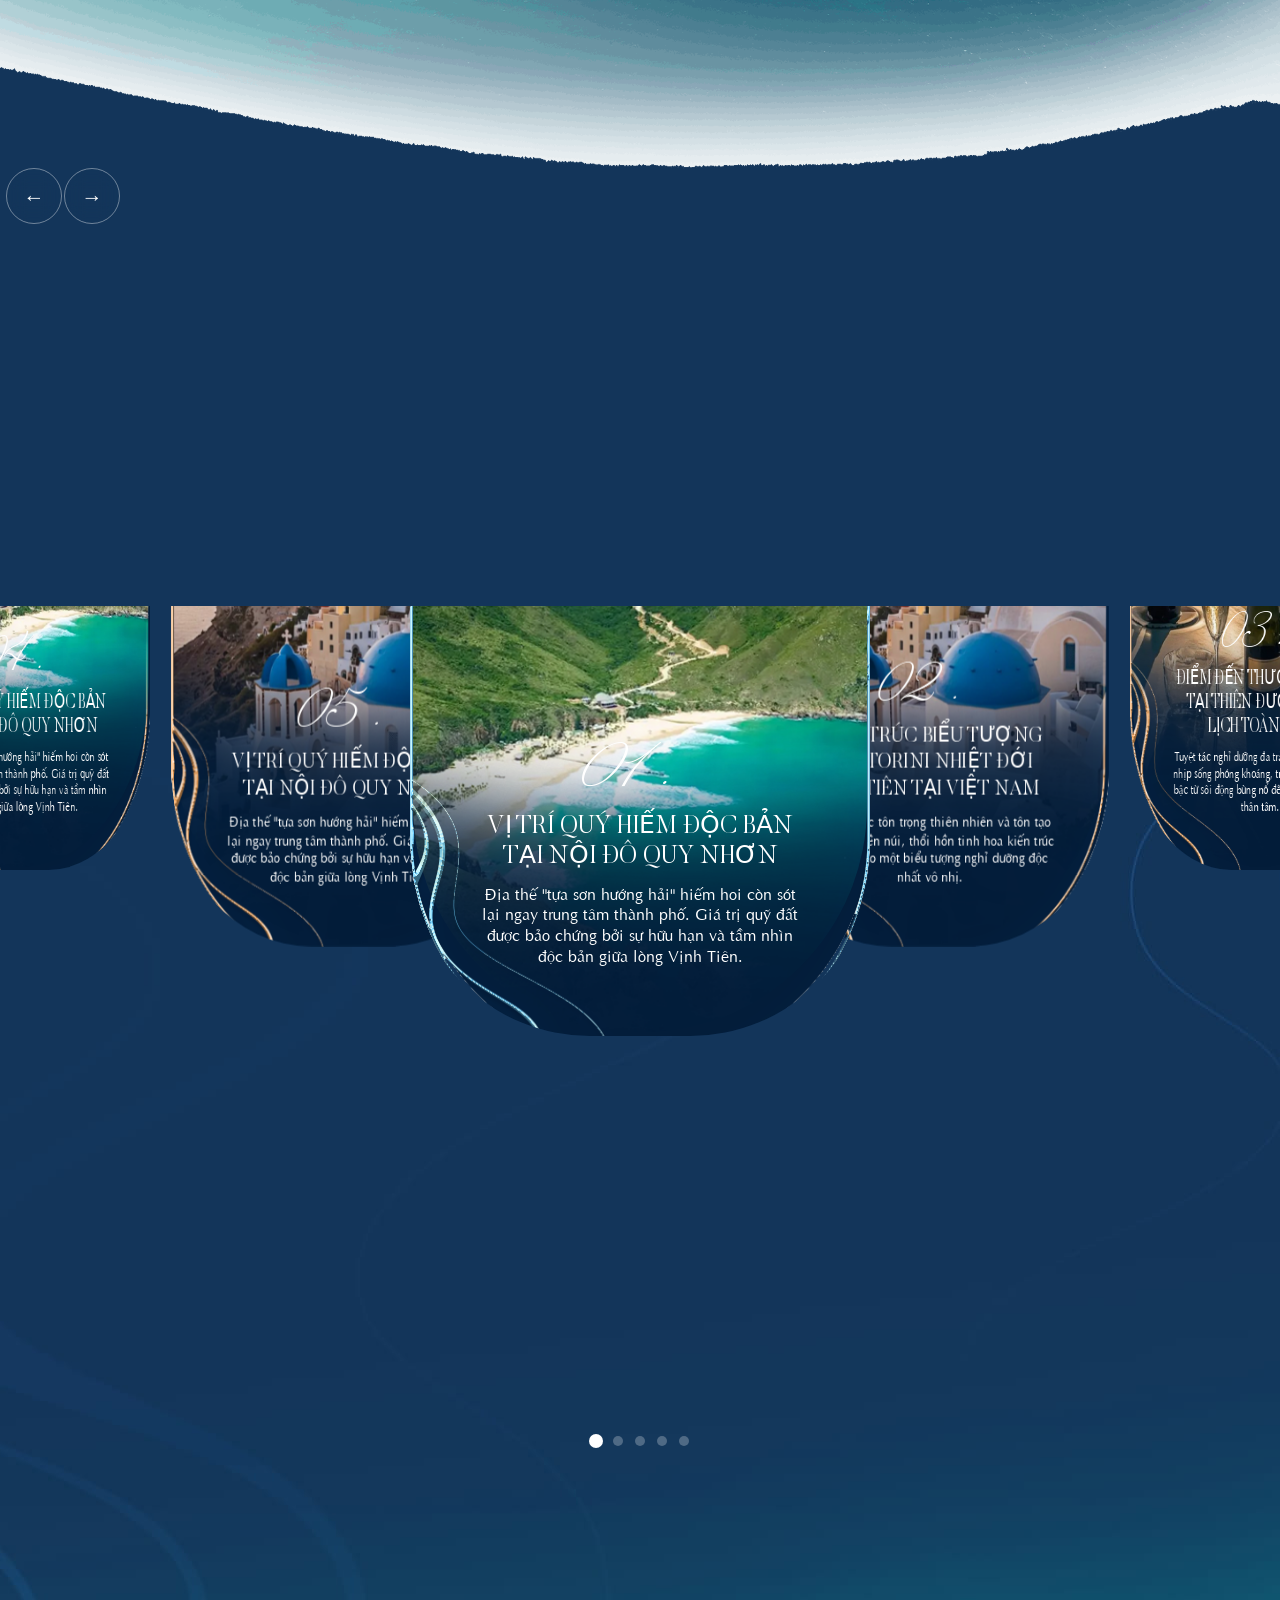
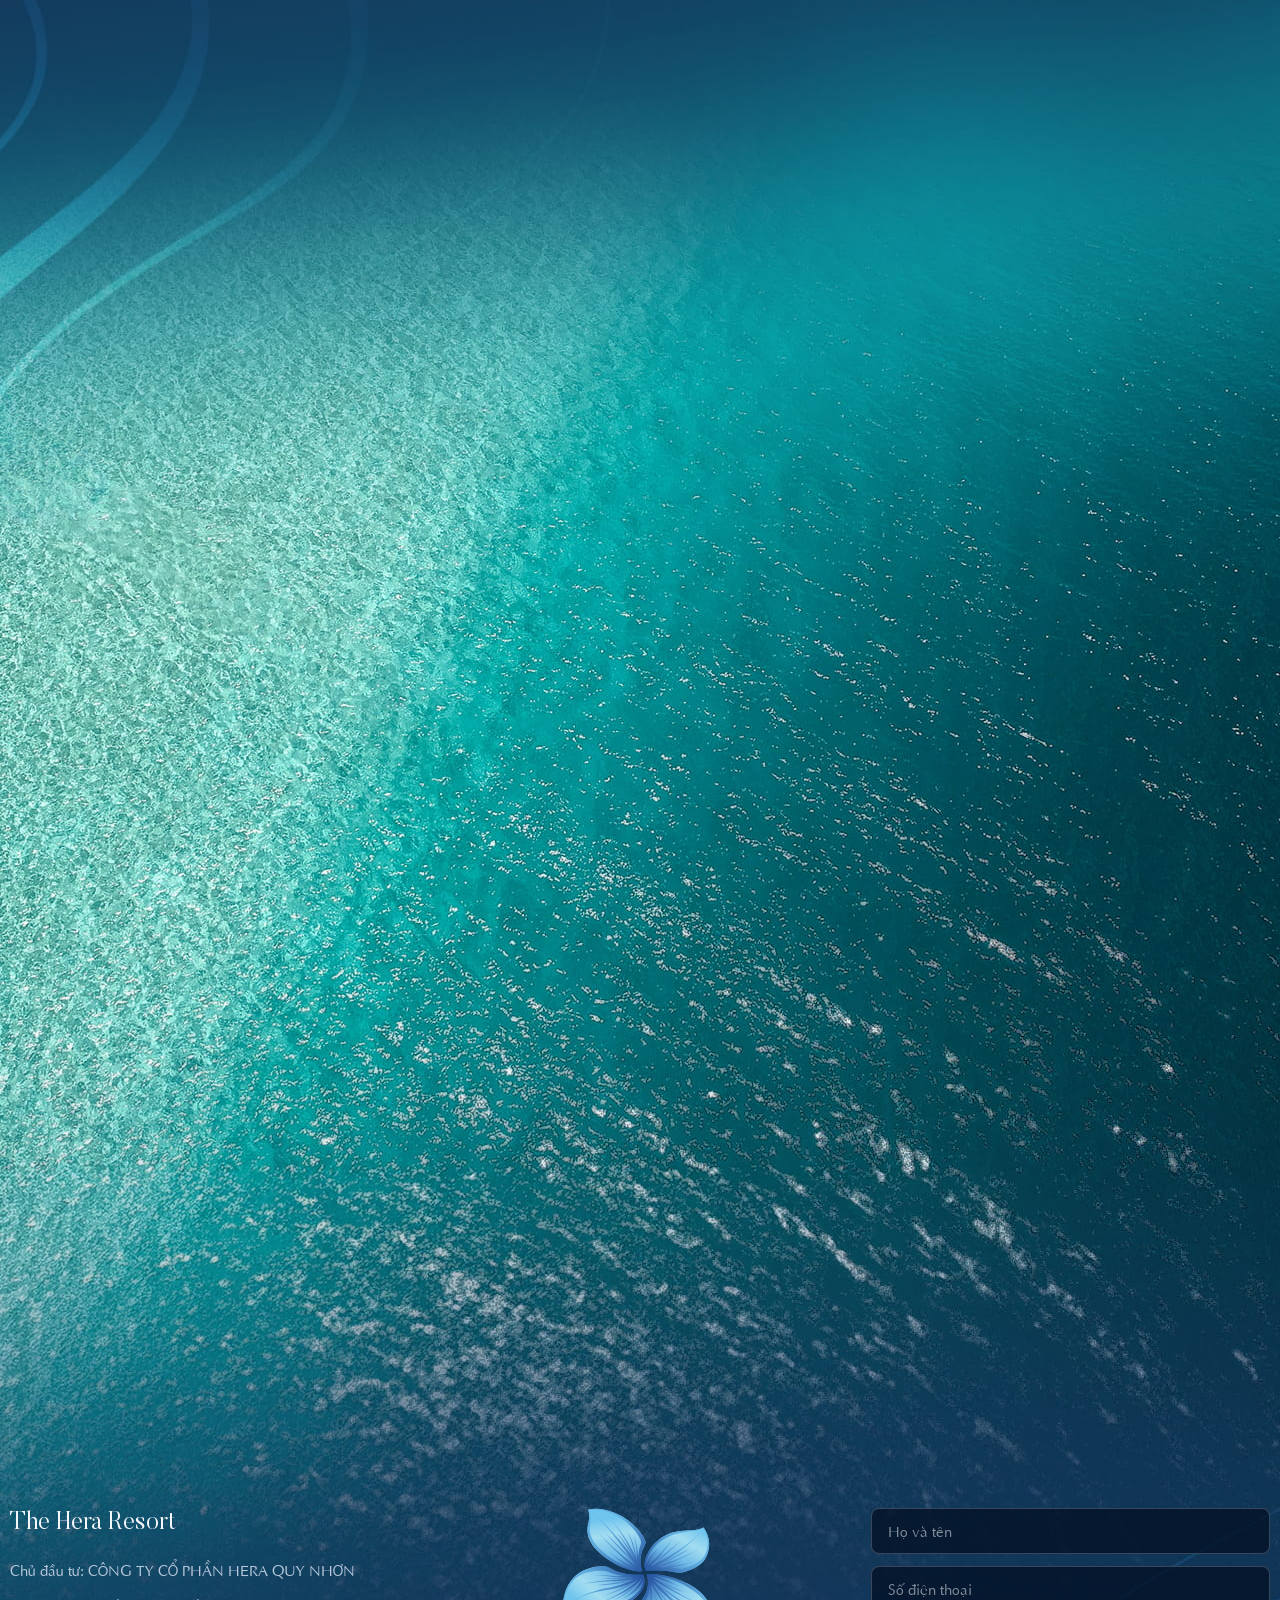
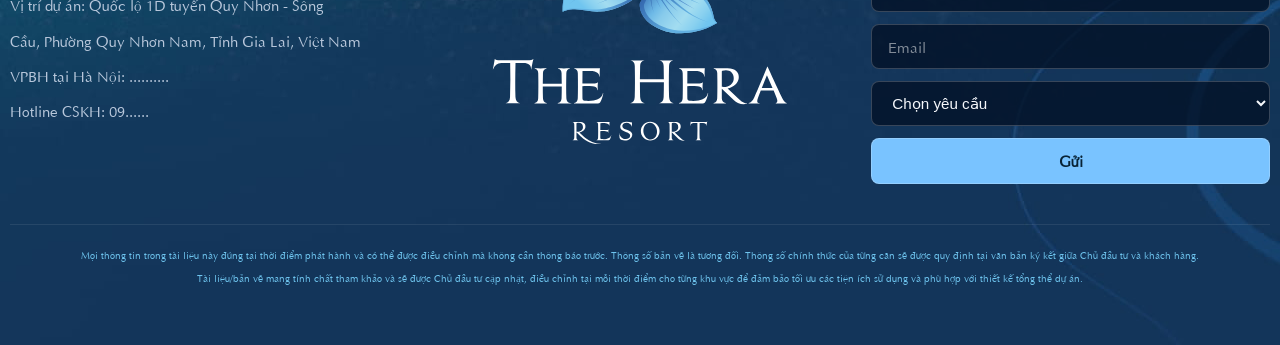
==== commit 9f651641: "update" ====
--- a/index.html
+++ b/index.html
@@ -38,16 +38,16 @@
     <main class="page-content">
 
         <section class="section section-top" style="background-image: url('images/image-bg-header.jpg');">
-            <div class="cloud cloud-1 layer"><img src="images/cloud-1.png" alt=""></div>
-            <div class="cloud cloud-2 layer"><img src="images/cloud-2.png" alt=""></div>
+            <div class="cloud cloud-1 layer"><img src="images/cloud-1.png" alt></div>
+            <div class="cloud cloud-2 layer"><img src="images/cloud-2.png" alt></div>
         </section>
 
         <section class="section section-1" style="background-image: url('images/image-section-1.png');">
             <div class="container">
                 <div class="amenities-text" data-animation="fadeUp">
                     <div class="amenities-actions">
-                        <img src="images/2.png" alt="">
-                        <img src="images/1.png" alt="">
+                        <img src="images/2.png" alt>
+                        <img src="images/1.png" alt>
                     </div>
                 </div>
                 <div class="say" data-animation="fadeUp">
@@ -94,7 +94,8 @@
                 <div class="destination" data-animation="fadeUp">
                     <h2>Điểm đến</h2>
                     <h2 class="right">thượng lưu</h2>
-                    <p>Chưa từng có tại thiên đường du lịch hàng đầu thế giới</p>
+                    <p>Chưa từng có tại thiên đường du lịch hàng đầu thế giới
+                    </p>
                     <div class="img-center">
                         <img src="images/icon-logo.png" alt="Icon Logo">
                     </div>
@@ -107,7 +108,8 @@
                             <tr>
                                 <td>Vị trí</td>
                                 <td>Quốc lộ 1D tuyến Quy Nhơn - Sông Cầu,
-                                    <br>Phường Quy Nhơn Nam, Tỉnh Gia Lai, VN</td>
+                                    <br>Phường Quy Nhơn Nam, Tỉnh Gia Lai, VN
+                                </td>
                             </tr>
                             <tr>
                                 <td>Quy mô</td>
@@ -132,23 +134,168 @@
                     <h2>giữa núi rừng nguyên sơ</h2>
                     <span>&</span>
                     <h2>Vịnh Tiên Quy Nhơn</h2>
-                    <div class="slide-city">
-                        <div class="slide-city-item">
-
-                        </div>
+                    <div class="swiper slide-city">
+                        <div class="swiper-wrapper">
+                            <div class="swiper-slide">
+                                <div class="swiper-slide-item">
+                                    <div class="slide-city-item">
+                                        <div class="city-item-left">
+                                            <h4>Thành phố Quy Nhơn</h4>
+                                            <p>Kết nối nhanh trung tâm hành chính, thương mại, du lịch và dịch
+                                            </p>
+                                        </div>
+                                        <div class="city-item-right">
+                                            <p class="k">5 km</p>
+                                            <p class="p">10 phút</p>
+                                        </div>
+                                    </div>
+                                    <div class="slide-city-item">
+                                        <div class="city-item-left">
+                                            <h4>Bãi biển Quy Nhơn</h4>
+                                            <p>Trục biển trung tâm - nhịp sống phố biển - không gian du lịch s
+                                            </p>
+                                        </div>
+                                        <div class="city-item-right">
+                                            <p class="k">7,4 km</p>
+                                            <p class="p">12 phút</p>
+                                        </div>
+                                    </div>
+                                    <div class="slide-city-item">
+                                        <div class="city-item-left">
+                                            <h4>Bãi Xép - Ghềnh Ráng</h4>
+                                            <p>Làng biển nguyên sơ - nghỉ dưỡng ven vịnh - trải nghiệm bản địa
+                                            </p>
+                                        </div>
+                                        <div class="city-item-right">
+                                            <p class="k">3,3 km</p>
+                                            <p class="p">6 phút</p>
+                                        </div>
+                                    </div>
+                                    <div class="slide-city-item">
+                                        <div class="city-item-left">
+                                            <h4>Trường Đại học Quy Nhơn</h4>
+                                            <p>Trung tâm giáo dục - cộng đồng tri thức
+                                            </p>
+                                        </div>
+                                        <div class="city-item-right">
+                                            <p class="k">8,6 km</p>
+                                            <p class="p">14 phút</p>
+                                        </div>
+                                    </div>
+                                </div>
+                            </div>
+                            <div class="swiper-slide">
+                                <div class="swiper-slide-item">
+                                    <div class="slide-city-item">
+                                        <div class="city-item-left">
+                                            <h4>Thành phố Quy Nhơn</h4>
+                                            <p>Kết nối nhanh trung tâm hành chính, thương mại, du lịch và dịch
+                                            </p>
+                                        </div>
+                                        <div class="city-item-right">
+                                            <p class="k">5 km</p>
+                                            <p class="p">10 phút</p>
+                                        </div>
+                                    </div>
+                                    <div class="slide-city-item">
+                                        <div class="city-item-left">
+                                            <h4>Bãi biển Quy Nhơn</h4>
+                                            <p>Trục biển trung tâm - nhịp sống phố biển - không gian du lịch s
+                                            </p>
+                                        </div>
+                                        <div class="city-item-right">
+                                            <p class="k">7,4 km</p>
+                                            <p class="p">12 phút</p>
+                                        </div>
+                                    </div>
+                                    <div class="slide-city-item">
+                                        <div class="city-item-left">
+                                            <h4>Bãi Xép - Ghềnh Ráng</h4>
+                                            <p>Làng biển nguyên sơ - nghỉ dưỡng ven vịnh - trải nghiệm bản địa
+                                            </p>
+                                        </div>
+                                        <div class="city-item-right">
+                                            <p class="k">3,3 km</p>
+                                            <p class="p">6 phút</p>
+                                        </div>
+                                    </div>
+                                    <div class="slide-city-item">
+                                        <div class="city-item-left">
+                                            <h4>Trường Đại học Quy Nhơn</h4>
+                                            <p>Trung tâm giáo dục - cộng đồng tri thức
+                                            </p>
+                                        </div>
+                                        <div class="city-item-right">
+                                            <p class="k">8,6 km</p>
+                                            <p class="p">14 phút</p>
+                                        </div>
+                                    </div>
+                                </div>
+                            </div>
+                            <div class="swiper-slide">
+                                <div class="swiper-slide-item">
+                                    <div class="slide-city-item">
+                                        <div class="city-item-left">
+                                            <h4>Thành phố Quy Nhơn</h4>
+                                            <p>Kết nối nhanh trung tâm hành chính, thương mại, du lịch và dịch
+                                            </p>
+                                        </div>
+                                        <div class="city-item-right">
+                                            <p class="k">5 km</p>
+                                            <p class="p">10 phút</p>
+                                        </div>
+                                    </div>
+                                    <div class="slide-city-item">
+                                        <div class="city-item-left">
+                                            <h4>Bãi biển Quy Nhơn</h4>
+                                            <p>Trục biển trung tâm - nhịp sống phố biển - không gian du lịch s
+                                            </p>
+                                        </div>
+                                        <div class="city-item-right">
+                                            <p class="k">7,4 km</p>
+                                            <p class="p">12 phút</p>
+                                        </div>
+                                    </div>
+                                    <div class="slide-city-item">
+                                        <div class="city-item-left">
+                                            <h4>Bãi Xép - Ghềnh Ráng</h4>
+                                            <p>Làng biển nguyên sơ - nghỉ dưỡng ven vịnh - trải nghiệm bản địa
+                                            </p>
+                                        </div>
+                                        <div class="city-item-right">
+                                            <p class="k">3,3 km</p>
+                                            <p class="p">6 phút</p>
+                                        </div>
+                                    </div>
+                                    <div class="slide-city-item">
+                                        <div class="city-item-left">
+                                            <h4>Trường Đại học Quy Nhơn</h4>
+                                            <p>Trung tâm giáo dục - cộng đồng tri thức
+                                            </p>
+                                        </div>
+                                        <div class="city-item-right">
+                                            <p class="k">8,6 km</p>
+                                            <p class="p">14 phút</p>
+                                        </div>
+                                    </div>
+                                </div>
+                            </div>
+                        </div>
+                        <div class="swiper-pagination"></div>
                     </div>
                 </div>
             </div>
 
             <div class="image-map">
-                <img src="images/map.png" alt="Bản đồ">
+                <img src="images/map-map.png" alt="Bản đồ">
             </div>
         </section>
 
         <section class="section section-4" style="background-image: url('images/image-section-4.png');">
             <div class="container">
                 <div class="section-4-content" data-animation="fadeUp">
-                    <p>Khi thiên nhiên và kiến trúc<br> cùng chắp bút cho những</p>
+                    <p>Khi thiên nhiên và kiến trúc<br> cùng chắp bút cho những
+                    </p>
                     <h2>bản giao hưởng huyền thoại</h2>
                 </div>
             </div>
@@ -180,31 +327,34 @@
 
                             <div class="swiper-slide">
                                 <div class="card">
-                                    <img src="images/image-slide-1.jpg" alt="">
+                                    <img src="images/image-slide-1.jpg" alt>
                                     <div class="card-number">01.</div>
-                                    <div class="card-title">Bến du thuyền</div>
+                                    <div class="card-title">Bến du thuyền
+                                    </div>
                                 </div>
                             </div>
 
                             <div class="swiper-slide">
                                 <div class="card">
-                                    <img src="images/image-slide-2.jpg" alt="">
+                                    <img src="images/image-slide-2.jpg" alt>
                                     <div class="card-number">02.</div>
-                                    <div class="card-title">Hồ bơi vô cực</div>
+                                    <div class="card-title">Hồ bơi vô cực
+                                    </div>
                                 </div>
                             </div>
 
                             <div class="swiper-slide">
                                 <div class="card">
-                                    <img src="images/image-slide-1.jpg" alt="">
+                                    <img src="images/image-slide-1.jpg" alt>
                                     <div class="card-number">03.</div>
-                                    <div class="card-title">Khinh khí cầu</div>
+                                    <div class="card-title">Khinh khí cầu
+                                    </div>
                                 </div>
                             </div>
 
                             <div class="swiper-slide">
                                 <div class="card">
-                                    <img src="images/image-slide-2.jpg" alt="">
+                                    <img src="images/image-slide-2.jpg" alt>
                                     <div class="card-number">04.</div>
                                     <div class="card-title">Beach Club</div>
                                 </div>
@@ -212,9 +362,10 @@
 
                             <div class="swiper-slide">
                                 <div class="card">
-                                    <img src="images/image-slide-1.jpg" alt="">
+                                    <img src="images/image-slide-1.jpg" alt>
                                     <div class="card-number">05.</div>
-                                    <div class="card-title">Spa & Wellness</div>
+                                    <div class="card-title">Spa & Wellness
+                                    </div>
                                 </div>
                             </div>
 
@@ -228,7 +379,7 @@
         <section class="section section-5">
             <div class="arc-header" data-animation="stagger">
                 <div class="arc-header-img" data-stagger-item>
-                    <img src="images/duoi-cong-1.png" alt="">
+                    <img src="images/duoi-cong-3.png" alt>
                 </div>
                 <div class="arc-header-text" data-stagger-item>
                     <h2>Vạn trải nghiệm <br><span>đa sắc</span></h2>
@@ -240,16 +391,17 @@
                 <div class="slider-wrap">
 
                     <div class="slide-item">
-                        <img src="images/anh-slide-cong-1.png" alt="">
+                        <img src="images/anh-slide-cong-1.png" alt>
                         <div class="content">
                             <span class="num">01 .</span>
-                            <h3>VỊ TRÍ QUÝ HIẾM ĐỘC BẢN TẠI NỘI ĐÔ QUY NHƠN</h3>
+                            <h3>VỊ TRÍ QUÝ HIẾM ĐỘC BẢN TẠI NỘI ĐÔ QUY NHƠN
+                            </h3>
                             <p>Địa thế "tựa sơn hướng hải" hiếm hoi còn sót lại ngay trung tâm thành phố. Giá trị quỹ đất được bảo chứng bởi sự hữu hạn và tầm nhìn độc bản giữa lòng Vịnh Tiên.</p>
                         </div>
                     </div>
 
                     <div class="slide-item">
-                        <img src="images/anh-slide-cong-1.png" alt="">
+                        <img src="images/anh-slide-cong-2.png" alt>
                         <div class="content">
                             <span class="num">02 .</span>
                             <h3>KIẾN TRÚC BIỂU TƯỢNG SANTORINI NHIỆT ĐỚI ĐẦU TIÊN TẠI VIỆT NAM</h3>
@@ -258,7 +410,7 @@
                     </div>
 
                     <div class="slide-item">
-                        <img src="images/anh-slide-cong-1.png" alt="">
+                        <img src="images/anh-slide-cong-3.png" alt>
                         <div class="content">
                             <span class="num">03 .</span>
                             <h3>ĐIỂM ĐẾN THƯỢNG LƯU TẠI THIÊN ĐƯỜNG DU LỊCH TOÀN CẦU</h3>
@@ -267,19 +419,21 @@
                     </div>
 
                     <div class="slide-item">
-                        <img src="images/anh-slide-cong-1.png" alt="">
+                        <img src="images/anh-slide-cong-1.png" alt>
                         <div class="content">
                             <span class="num">04 .</span>
-                            <h3>VỊ TRÍ QUÝ HIẾM ĐỘC BẢN TẠI NỘI ĐÔ QUY NHƠN</h3>
+                            <h3>VỊ TRÍ QUÝ HIẾM ĐỘC BẢN TẠI NỘI ĐÔ QUY NHƠN
+                            </h3>
                             <p>Địa thế "tựa sơn hướng hải" hiếm hoi còn sót lại ngay trung tâm thành phố. Giá trị quỹ đất được bảo chứng bởi sự hữu hạn và tầm nhìn độc bản giữa lòng Vịnh Tiên.</p>
                         </div>
                     </div>
 
                     <div class="slide-item">
-                        <img src="images/anh-slide-cong-1.png" alt="">
+                        <img src="images/anh-slide-cong-2.png" alt>
                         <div class="content">
                             <span class="num">05 .</span>
-                            <h3>VỊ TRÍ QUÝ HIẾM ĐỘC BẢN TẠI NỘI ĐÔ QUY NHƠN</h3>
+                            <h3>VỊ TRÍ QUÝ HIẾM ĐỘC BẢN TẠI NỘI ĐÔ QUY NHƠN
+                            </h3>
                             <p>Địa thế "tựa sơn hướng hải" hiếm hoi còn sót lại ngay trung tâm thành phố. Giá trị quỹ đất được bảo chứng bởi sự hữu hạn và tầm nhìn độc bản giữa lòng Vịnh Tiên.</p>
                         </div>
                     </div>
@@ -297,7 +451,7 @@
                 <div class="gallery-container" data-animation="fadeUp">
                     <div class="main-display">
                         <img id="main-img" class="active" src="images/anh-slide-1.jpg" alt="Main">
-                        <video id="main-video" controls src=""></video>
+                        <video id="main-video" controls src></video>
                     </div>
 
                     <div class="thumbnails-grid">
@@ -366,8 +520,6 @@
             </div>
         </section>
 
-
-
     </main>
 
     <footer class="footer" id="contact">
@@ -385,16 +537,17 @@
                     <img src="images/logo-footer.png" alt="Logo Footer">
                 </div>
                 <div class="footer-column footer-contact">
-                    <form action="">
+                    <form action>
                         <input type="text" placeholder="Họ và tên" required>
                         <input type="tel" placeholder="Số điện thoại" required>
                         <input type="email" placeholder="Email" required>
                         <select>
-                            <option value="" disabled selected>Chọn yêu cầu</option>
-                            <option value="info">Thông tin dự án</option>
-                            <option value="booking">Đặt chỗ</option>
-                            <option value="support">Hỗ trợ</option>
-                        </select>
+                                <option value disabled selected>Chọn yêu
+                                    cầu</option>
+                                <option value="info">Thông tin dự án</option>
+                                <option value="booking">Đặt chỗ</option>
+                                <option value="support">Hỗ trợ</option>
+                            </select>
                         <button type="submit">Gửi</button>
                     </form>
                 </div>
--- a/css/experience.css
+++ b/css/experience.css
@@ -19,7 +19,7 @@
 .arc-header-img {
     display: flex;
     justify-content: center;
-    margin-bottom: -250px;
+    margin-bottom: -380px;
 }
 
 .arc-slider {
--- a/css/style.css
+++ b/css/style.css
@@ -196,7 +196,7 @@
 
 .section-5 {
     padding: 0;
-    margin-top: -10%;
+    margin-top: -20%;
 }
 
 .section-top {
@@ -332,20 +332,37 @@
     position: absolute;
     bottom: 0;
     right: 0;
-    display: none;
 }
 
 .slide-city {
-    display: grid;
-    grid-template-columns: repeat(3, 1fr);
-    gap: 16px;
-    margin-top: 32px;
+    margin-top: 70px;
+    overflow: hidden;
 }
 
 .slide-city-item {
-    aspect-ratio: 1/1;
-    background: rgba(3, 18, 39, 0.6);
-    border-radius: 12px;
+    display: flex;
+    justify-content: space-between;
+    margin-bottom: 30px;
+}
+
+.city-item-left {
+    max-width: 280px;
+}
+
+.city-item-left h4 {
+    font-size: 20px;
+}
+
+.city-item-left p {
+    font-size: 14px;
+    color: #a1dcf4;
+}
+
+.swiper-pagination {
+    display: flex;
+    align-items: center;
+    justify-content: center;
+    margin-top: 40px;
 }
 
 .amenities-actions {
@@ -366,8 +383,6 @@
 .say p {
     margin-top: 50px;
 }
-
-.say img {}
 
 .say-item {
     display: grid;
@@ -624,4 +639,16 @@
     .feature-card p {
         padding: 18px;
     }
+}
+
+@media (max-width: 1450px) {
+    .say {
+        margin-top: 10%;
+    }
+    .section-2-content {
+        padding-top: 25%;
+    }
+    .amenities-content {
+        padding-top: 30%;
+    }
 }
